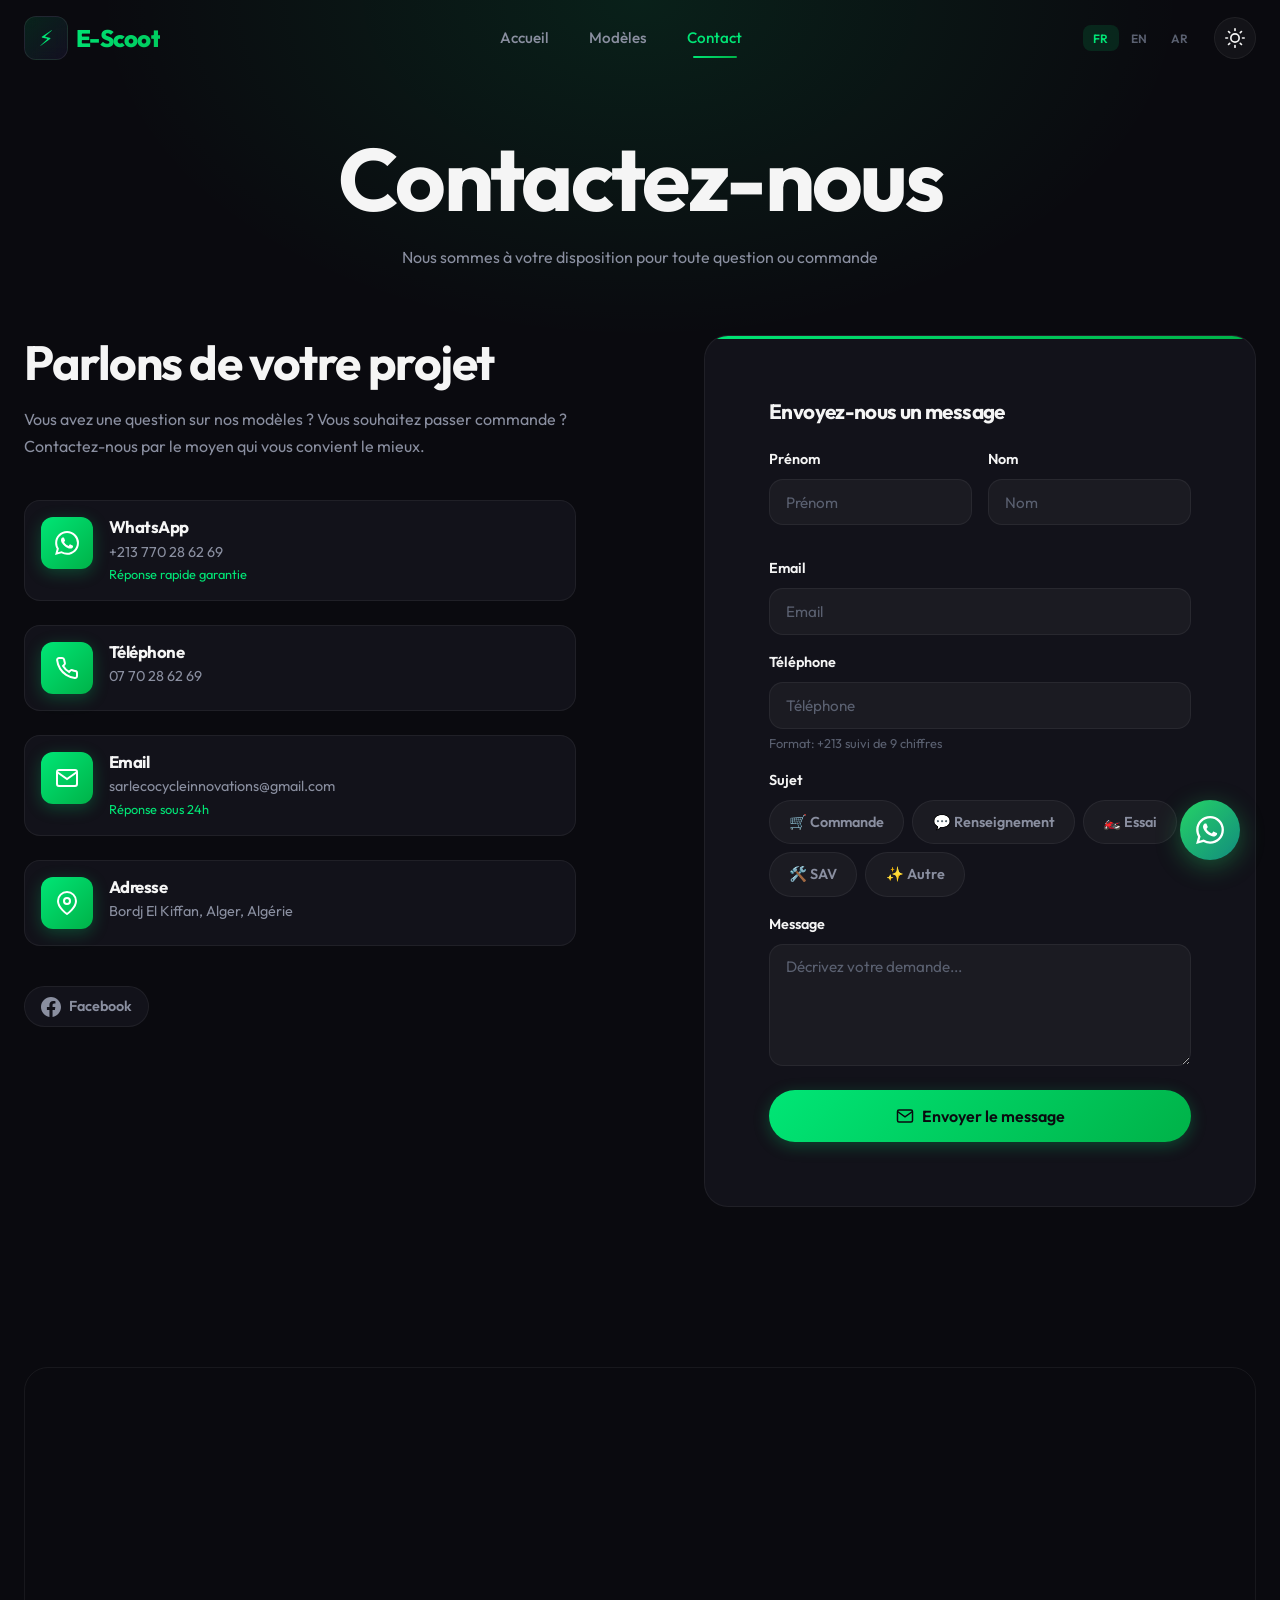
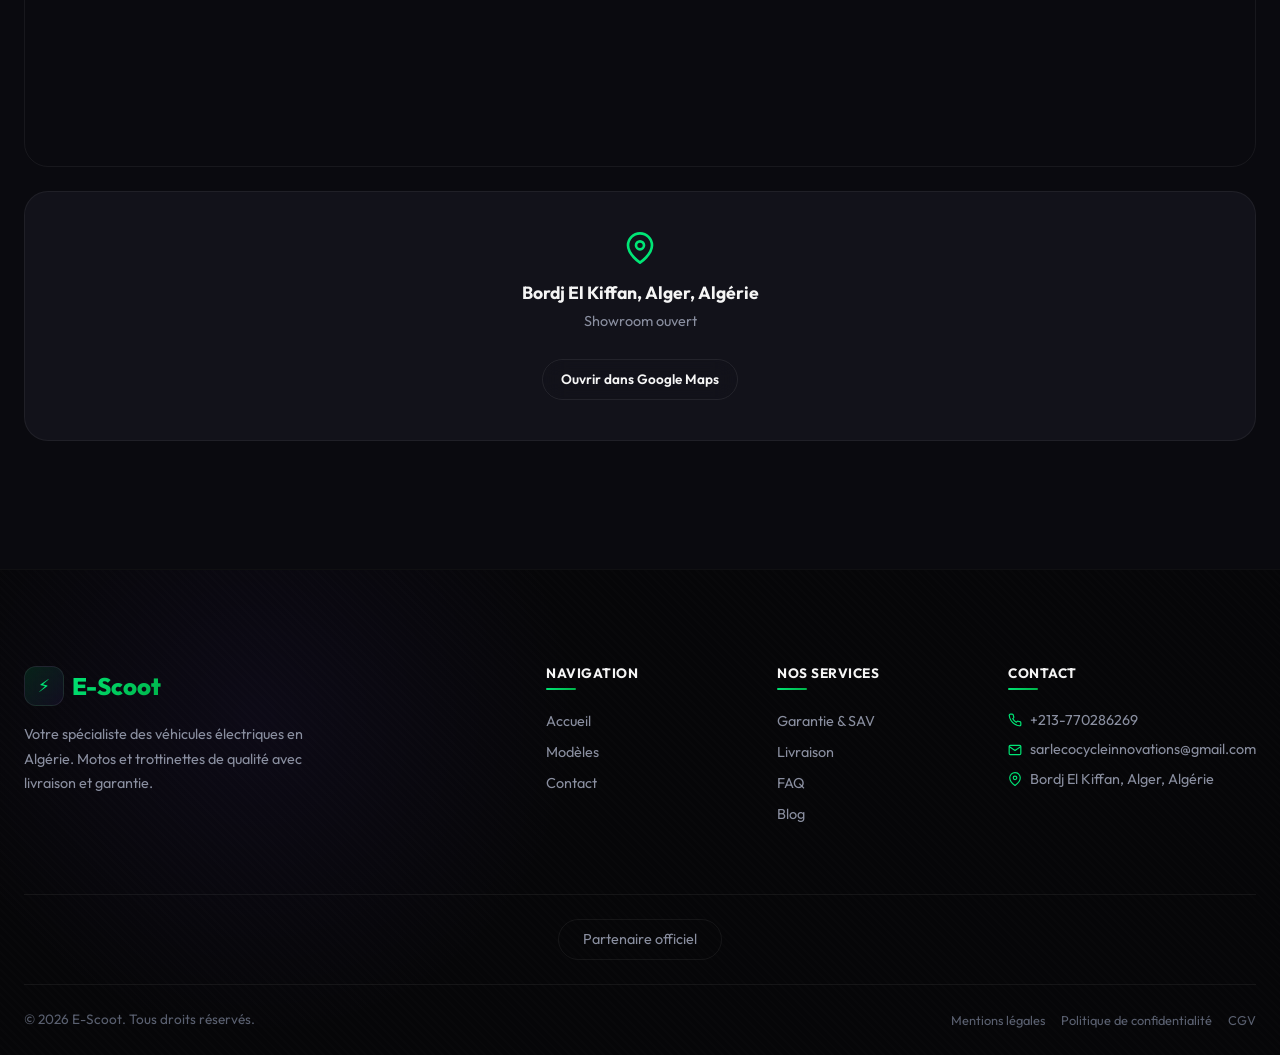
==== contact.html @ f7dbc412 "Add multilingual translation support for French, English, and Arabic in the E-SCOOT application" ====
<!DOCTYPE html>
<html lang="fr" dir="ltr">

<head>
  <meta charset="UTF-8">
  <meta name="viewport" content="width=device-width, initial-scale=1.0">
  <meta name="description" content="Contactez E-Scoot - véhicules électriques Algérie. WhatsApp, téléphone, email.">
  <title data-i18n-title="nav.contact">Contact — E-Scoot</title>

  <link rel="icon" href="assets/images/logo.png" type="image/png">
  <link rel="preconnect" href="https://fonts.googleapis.com">
  <link rel="preconnect" href="https://fonts.gstatic.com" crossorigin>
  <link href="https://fonts.googleapis.com/css2?family=Outfit:wght@300;400;500;600;700;800&display=swap"
    rel="stylesheet">
  <link rel="stylesheet" href="css/styles.css">
</head>

<body>
  <!-- ============ NAVBAR ============ -->
  <nav class="navbar" id="navbar">
    <div class="navbar-inner">
      <a href="index.html" class="logo" aria-label="E-Scoot Accueil">
        <div class="logo-icon">⚡</div>
        <span>E-Scoot</span>
      </a>

      <div class="nav-links" id="navLinks">
        <a href="index.html" data-i18n="nav.home">Accueil</a>
        <a href="modeles.html" data-i18n="nav.models">Modèles</a>
        <a href="contact.html" class="active" data-i18n="nav.contact">Contact</a>
      </div>

      <div class="nav-actions">
        <div class="lang-switcher" id="langSwitcher">
          <button class="lang-btn active" data-lang="fr" aria-label="Français">FR</button>
          <button class="lang-btn" data-lang="en" aria-label="English">EN</button>
          <button class="lang-btn" data-lang="ar" aria-label="العربية">AR</button>
        </div>

        <button id="themeToggle" aria-label="Basculer le thème">
          <svg width="20" height="20" viewBox="0 0 24 24" fill="none" stroke="currentColor" stroke-width="2"
            stroke-linecap="round" stroke-linejoin="round">
            <circle cx="12" cy="12" r="5" />
            <path
              d="M12 1v2M12 21v2M4.22 4.22l1.42 1.42M18.36 18.36l1.42 1.42M1 12h2M21 12h2M4.22 19.78l1.42-1.42M18.36 5.64l1.42-1.42" />
          </svg>
        </button>

        <button class="mobile-toggle" id="mobileToggle" aria-label="Menu" aria-expanded="false">
          <span></span><span></span><span></span>
        </button>
      </div>
    </div>
  </nav>

  <!-- ============ HEADER CONTACT ============ -->
  <header class="contact-header">
    <div class="container">
      <h1><span data-i18n="contact.title"></span></h1>
      <p data-i18n="contact.subtitle">Nous sommes à votre disposition pour toute question ou commande</p>
    </div>
  </header>

  <!-- ============ GRILLE CONTACT ============ -->
  <main class="section" style="padding-top: 0;">
    <div class="container">
      <div class="contact-grid">
        <!-- Colonne gauche : coordonnees -->
        <div class="contact-info reveal">
          <h2 data-i18n="contact.info.title">Parlons de votre projet</h2>
          <p data-i18n="contact.info.desc">
            Vous avez une question sur nos modèles ? Vous souhaitez passer commande ? Contactez-nous par le moyen qui
            vous convient le mieux.
          </p>

          <!-- WhatsApp -->
          <div class="contact-method">
            <div class="contact-method-icon">
              <svg viewBox="0 0 24 24" fill="currentColor">
                <path
                  d="M17.472 14.382c-.297-.149-1.758-.867-2.03-.967-.273-.099-.471-.148-.67.15-.197.297-.767.966-.94 1.164-.173.199-.347.223-.644.075-.297-.15-1.255-.463-2.39-1.475-.883-.788-1.48-1.761-1.653-2.059-.173-.297-.018-.458.13-.606.134-.133.298-.347.446-.52.149-.174.198-.298.298-.497.099-.198.05-.371-.025-.52-.075-.149-.669-1.612-.916-2.207-.242-.579-.487-.5-.669-.51-.173-.008-.371-.01-.57-.01-.198 0-.52.074-.792.372-.272.297-1.04 1.016-1.04 2.479 0 1.462 1.065 2.875 1.213 3.074.149.198 2.096 3.2 5.077 4.487.709.306 1.262.489 1.694.625.712.227 1.36.195 1.871.118.571-.085 1.758-.719 2.006-1.413.248-.694.248-1.289.173-1.413-.074-.124-.272-.198-.57-.347m-5.421 7.403h-.004a9.87 9.87 0 01-5.031-1.378l-.361-.214-3.741.982.998-3.648-.235-.374a9.86 9.86 0 01-1.51-5.26c.001-5.45 4.436-9.884 9.888-9.884 2.64 0 5.122 1.03 6.988 2.898a9.825 9.825 0 012.893 6.994c-.003 5.45-4.437 9.884-9.885 9.884m8.413-18.297A11.815 11.815 0 0012.05 0C5.495 0 .16 5.335.157 11.892c0 2.096.547 4.142 1.588 5.945L.057 24l6.305-1.654a11.882 11.882 0 005.683 1.448h.005c6.554 0 11.89-5.335 11.893-11.893a11.821 11.821 0 00-3.48-8.413z" />
              </svg>
            </div>
            <div class="contact-method-text">
              <h3 data-i18n="contact.method.wa">WhatsApp</h3>
              <p data-i18n="contact.method.wa.val">+213 770 28 62 69</p>
              <p class="note" data-i18n="contact.method.wa.note">Réponse rapide garantie</p>
            </div>
          </div>

          <!-- Téléphone -->
          <div class="contact-method">
            <div class="contact-method-icon">
              <svg viewBox="0 0 24 24" fill="none" stroke="currentColor" stroke-width="2">
                <path
                  d="M22 16.92v3a2 2 0 0 1-2.18 2 19.79 19.79 0 0 1-8.63-3.07 19.5 19.5 0 0 1-6-6 19.79 19.79 0 0 1-3.07-8.67A2 2 0 0 1 4.11 2h3a2 2 0 0 1 2 1.72c.127.96.361 1.903.7 2.81a2 2 0 0 1-.45 2.11L8.09 9.91a16 16 0 0 0 6 6l1.27-1.27a2 2 0 0 1 2.11-.45c.907.339 1.85.573 2.81.7A2 2 0 0 1 22 16.92z" />
              </svg>
            </div>
            <div class="contact-method-text">
              <h3 data-i18n="contact.method.tel">Téléphone</h3>
              <p data-i18n="contact.method.tel.val">07 70 28 62 69</p>
            </div>
          </div>

          <!-- Email -->
          <div class="contact-method">
            <div class="contact-method-icon">
              <svg viewBox="0 0 24 24" fill="none" stroke="currentColor" stroke-width="2">
                <path d="M4 4h16c1.1 0 2 .9 2 2v12c0 1.1-.9 2-2 2H4c-1.1 0-2-.9-2-2V6c0-1.1.9-2 2-2z" />
                <polyline points="22,6 12,13 2,6" />
              </svg>
            </div>
            <div class="contact-method-text">
              <h3 data-i18n="contact.method.email">Email</h3>
              <p data-i18n="contact.method.email.val">sarlecocycleinnovations@gmail.com</p>
              <p class="note" data-i18n="contact.method.email.note">Réponse sous 24h</p>
            </div>
          </div>

          <!-- Adresse -->
          <div class="contact-method">
            <div class="contact-method-icon">
              <svg viewBox="0 0 24 24" fill="none" stroke="currentColor" stroke-width="2">
                <path d="M21 10c0 7-9 13-9 13s-9-6-9-13a9 9 0 0 1 18 0z" />
                <circle cx="12" cy="10" r="3" />
              </svg>
            </div>
            <div class="contact-method-text">
              <h3 data-i18n="contact.method.addr">Adresse</h3>
              <p data-i18n="contact.method.addr.val">Bordj El Kiffan, Alger, Algérie</p>
            </div>
          </div>

          <a href="https://www.facebook.com/share/1QEURTyHpE/?mibextid=wwXIfr" target="_blank" rel="noopener noreferrer"
            class="btn-facebook mt-md">
            <svg width="20" height="20" viewBox="0 0 24 24" fill="currentColor">
              <path
                d="M24 12.073c0-6.627-5.373-12-12-12s-12 5.373-12 12c0 5.99 4.388 10.954 10.125 11.854v-8.385H7.078v-3.47h3.047V9.43c0-3.007 1.792-4.669 4.533-4.669 1.312 0 2.686.235 2.686.235v2.953H15.83c-1.491 0-1.956.925-1.956 1.874v2.25h3.328l-.532 3.47h-2.796v8.385C19.612 23.027 24 18.062 24 12.073z" />
            </svg>
            <span data-i18n="contact.social.fb">Facebook</span>
          </a>
        </div>

        <!-- Colonne droite : formulaire -->
        <div class="contact-form-wrapper reveal reveal-delay-1">
          <h3 data-i18n="contact.form.title">Envoyez-nous un message</h3>

          <form id="contactForm">
            <div class="form-row">
              <div class="form-group">
                <label for="firstName" data-i18n="contact.form.firstname">Prénom <span class="required">*</span></label>
                <input type="text" id="firstName" name="firstName" required
                  data-i18n-placeholder="contact.form.firstname" placeholder="Votre prénom">
              </div>
              <div class="form-group">
                <label for="lastName" data-i18n="contact.form.lastname">Nom <span class="required">*</span></label>
                <input type="text" id="lastName" name="lastName" required data-i18n-placeholder="contact.form.lastname"
                  placeholder="Votre nom">
              </div>
            </div>

            <div class="form-group">
              <label for="email" data-i18n="contact.form.email">Email <span class="required">*</span></label>
              <input type="email" id="email" name="email" required data-i18n-placeholder="contact.form.email"
                placeholder="votre@email.com">
            </div>

            <div class="form-group">
              <label for="phone" data-i18n="contact.form.phone">Téléphone</label>
              <input type="tel" id="phone" name="phone" data-i18n-placeholder="contact.form.phone"
                placeholder="+213 XXX XX XX XX">
              <p class="hint" data-i18n="contact.form.phone.hint">Format: +213 suivi de 9 chiffres</p>
            </div>

            <div class="form-group">
              <label data-i18n="contact.form.subject">Sujet <span class="required">*</span></label>
              <div class="subject-selector">
                <input type="radio" name="subject" id="sub-order" value="Commande" required>
                <label for="sub-order" data-i18n="contact.form.sub.order">🛒 Commande</label>

                <input type="radio" name="subject" id="sub-info" value="Renseignement">
                <label for="sub-info" data-i18n="contact.form.sub.info">💬 Renseignement</label>

                <input type="radio" name="subject" id="sub-test" value="Essai">
                <label for="sub-test" data-i18n="contact.form.sub.test">🏍️ Essai</label>

                <input type="radio" name="subject" id="sub-sav" value="SAV">
                <label for="sub-sav" data-i18n="contact.form.sub.sav">🛠️ SAV</label>

                <input type="radio" name="subject" id="sub-other" value="Autre">
                <label for="sub-other" data-i18n="contact.form.sub.other">✨ Autre</label>
              </div>
            </div>

            <div class="form-group">
              <label for="message" data-i18n="contact.form.message">Message <span class="required">*</span></label>
              <textarea id="message" name="message" rows="5" required data-i18n-placeholder="contact.form.message.ph"
                placeholder="Décrivez votre demande..."></textarea>
            </div>

            <button type="submit" class="btn btn-primary btn-full btn-lg" id="submitBtn">
              <svg width="18" height="18" viewBox="0 0 24 24" fill="none" stroke="currentColor" stroke-width="2">
                <path d="M4 4h16c1.1 0 2 .9 2 2v12c0 1.1-.9 2-2 2H4c-1.1 0-2-.9-2-2V6c0-1.1.9-2 2-2z" />
                <polyline points="22,6 12,13 2,6" />
              </svg>
              <span data-i18n="contact.form.submit">Envoyer le message</span>
            </button>
          </form>
        </div>
      </div>
    </div>
  </main>

  <!-- ============ MAP ============ -->
  <section class="map-section">
    <div class="container">
      <div class="map-container">
        <iframe
          src="https://www.google.com/maps/embed?pb=!1m18!1m12!1m3!1d102478.60587389039!2d3.1608189!3d36.6751743!2m3!1f0!2f0!3f0!3m2!1i1024!2i768!4f13.1!3m3!1m2!1s0x0%3A0x0!2zMzbCsDQwJzMwLjYiTiAzwrAxMCcxOS4wIkU!5e0!3m2!1sfr!2sdz!4v1"
          loading="lazy" referrerpolicy="no-referrer-when-downgrade" allowfullscreen></iframe>
      </div>
      <div class="map-info">
        <svg width="32" height="32" viewBox="0 0 24 24" fill="none" stroke="var(--primary)" stroke-width="2">
          <path d="M21 10c0 7-9 13-9 13s-9-6-9-13a9 9 0 0 1 18 0z" />
          <circle cx="12" cy="10" r="3" />
        </svg>
        <p data-i18n="contact.method.addr.val">Bordj El Kiffan, Alger, Algérie</p>
        <span data-i18n="contact.map.open">Showroom ouvert</span>
        <br><br>
        <a href="https://maps.google.com/maps?q=Bordj+El+Kiffan,+Alger" target="_blank" rel="noopener noreferrer"
          class="btn btn-secondary btn-sm" data-i18n="contact.map.btn">Ouvrir dans Google Maps</a>
      </div>
    </div>
  </section>

  <!-- ============ FOOTER ============ -->
  <footer class="footer">
    <div class="container">
      <div class="footer-top">
        <div class="footer-brand">
          <div class="footer-logo">
            <div class="logo-icon" style="width:40px;height:40px;font-size:1.1rem;">⚡</div>
            <span>E-Scoot</span>
          </div>
          <p class="footer-desc" data-i18n="foot.desc">Votre spécialiste des véhicules électriques en Algérie. Motos et
            trottinettes de qualité avec livraison et garantie.</p>
        </div>
        <div class="footer-links-group">
          <div class="footer-links-col">
            <h4 data-i18n="foot.nav.title">Navigation</h4>
            <a href="index.html" data-i18n="nav.home">Accueil</a>
            <a href="modeles.html" data-i18n="nav.models">Modèles</a>
            <a href="contact.html" data-i18n="nav.contact">Contact</a>
          </div>
          <div class="footer-links-col">
            <h4 data-i18n="foot.srv.title">Nos services</h4>
            <a href="#" data-i18n="foot.srv.1">Garantie &amp; SAV</a>
            <a href="#" data-i18n="foot.srv.2">Livraison</a>
            <a href="#" data-i18n="foot.srv.3">FAQ</a>
            <a href="#" data-i18n="foot.srv.4">Blog</a>
          </div>
          <div class="footer-links-col">
            <h4 data-i18n="foot.contact.title">Contact</h4>
            <ul class="footer-contact-list">
              <li>
                <svg viewBox="0 0 24 24" fill="none" stroke="currentColor" stroke-width="2">
                  <path
                    d="M22 16.92v3a2 2 0 0 1-2.18 2 19.79 19.79 0 0 1-8.63-3.07 19.5 19.5 0 0 1-6-6 19.79 19.79 0 0 1-3.07-8.67A2 2 0 0 1 4.11 2h3a2 2 0 0 1 2 1.72c.127.96.361 1.903.7 2.81a2 2 0 0 1-.45 2.11L8.09 9.91a16 16 0 0 0 6 6l1.27-1.27a2 2 0 0 1 2.11-.45c.907.339 1.85.573 2.81.7A2 2 0 0 1 22 16.92z" />
                </svg>
                +213-770286269
              </li>
              <li>
                <svg viewBox="0 0 24 24" fill="none" stroke="currentColor" stroke-width="2">
                  <path d="M4 4h16c1.1 0 2 .9 2 2v12c0 1.1-.9 2-2 2H4c-1.1 0-2-.9-2-2V6c0-1.1.9-2 2-2z" />
                  <polyline points="22,6 12,13 2,6" />
                </svg>
                sarlecocycleinnovations@gmail.com
              </li>
              <li>
                <svg viewBox="0 0 24 24" fill="none" stroke="currentColor" stroke-width="2">
                  <path d="M21 10c0 7-9 13-9 13s-9-6-9-13a9 9 0 0 1 18 0z" />
                  <circle cx="12" cy="10" r="3" />
                </svg>
                Bordj El Kiffan, Alger, Algérie
              </li>
            </ul>
          </div>
        </div>
      </div>

      <div class="footer-partner-bar">
        <a href="https://aliexportss.com/en" target="_blank" rel="noopener noreferrer" data-i18n="foot.partner">🔗
          Partenaire officiel</a>
      </div>

      <div class="footer-bottom">
        <p class="footer-copyright" data-i18n="foot.copyright">© 2026 E-Scoot. Tous droits réservés.</p>
        <div class="footer-legal">
          <a href="#" data-i18n="foot.legal.1">Mentions légales</a>
          <a href="#" data-i18n="foot.legal.2">Politique de confidentialité</a>
          <a href="#" data-i18n="foot.legal.3">CGV</a>
        </div>
      </div>
    </div>
  </footer>

  <!-- ============ ELEMENTS FLOTTANTS ============ -->
  <a href="https://wa.me/213770286269" class="whatsapp-float" target="_blank" rel="noopener noreferrer"
    aria-label="WhatsApp">
    <svg width="28" height="28" viewBox="0 0 24 24" fill="currentColor">
      <path
        d="M17.472 14.382c-.297-.149-1.758-.867-2.03-.967-.273-.099-.471-.148-.67.15-.197.297-.767.966-.94 1.164-.173.199-.347.223-.644.075-.297-.15-1.255-.463-2.39-1.475-.883-.788-1.48-1.761-1.653-2.059-.173-.297-.018-.458.13-.606.134-.133.298-.347.446-.52.149-.174.198-.298.298-.497.099-.198.05-.371-.025-.52-.075-.149-.669-1.612-.916-2.207-.242-.579-.487-.5-.669-.51-.173-.008-.371-.01-.57-.01-.198 0-.52.074-.792.372-.272.297-1.04 1.016-1.04 2.479 0 1.462 1.065 2.875 1.213 3.074.149.198 2.096 3.2 5.077 4.487.709.306 1.262.489 1.694.625.712.227 1.36.195 1.871.118.571-.085 1.758-.719 2.006-1.413.248-.694.248-1.289.173-1.413-.074-.124-.272-.198-.57-.347m-5.421 7.403h-.004a9.87 9.87 0 01-5.031-1.378l-.361-.214-3.741.982.998-3.648-.235-.374a9.86 9.86 0 01-1.51-5.26c.001-5.45 4.436-9.884 9.888-9.884 2.64 0 5.122 1.03 6.988 2.898a9.825 9.825 0 012.893 6.994c-.003 5.45-4.437 9.884-9.885 9.884m8.413-18.297A11.815 11.815 0 0012.05 0C5.495 0 .16 5.335.157 11.892c0 2.096.547 4.142 1.588 5.945L.057 24l6.305-1.654a11.882 11.882 0 005.683 1.448h.005c6.554 0 11.89-5.335 11.893-11.893a11.821 11.821 0 00-3.48-8.413z" />
    </svg>
  </a>

  <button class="back-to-top" id="backToTop" aria-label="Retour en haut">
    <svg width="20" height="20" viewBox="0 0 24 24" fill="none" stroke="currentColor" stroke-width="2"
      stroke-linecap="round" stroke-linejoin="round">
      <path d="M18 15l-6-6-6 6" />
    </svg>
  </button>

  <div class="toast-container" id="toastContainer"></div>

  <!-- ============ SCRIPTS ============ -->
  <script src="js/translations.js"></script>
  <script src="js/main.js"></script>
  <script src="js/contact.js"></script>
</body>

</html>
---- css/styles.css ----
/* =============================================
   E-SCOOT v3.0 — Styles Unifiés
   =============================================
   1. Import Police
   2. Variables CSS (dark + light)
   3. Reset & Base
   4. Typographie
   5. Layout (container, section)
   6. RTL Support
   7. Navigation & Logo
   8. Boutons
   9. Badges
   10. Cartes Generiques
   11. Carte Produit
   12. Carte Feature
   13. Carte Categorie
   14. Footer
   15. Hero
   16. Grille Produits & Filtres
   17. Page Produit (galerie, tabs)
   18. Page Contact
   19. Lightbox
   20. Elements Flottants
   21. Scroll Reveal & Animations
   22. Partenariat
   23. CTA Section
   24. Utilitaires
   25. Responsive
   26. Theme Clair Overrides
   ============================================= */

/* ===========================================
   1. IMPORT POLICE (doit etre en premier)
   =========================================== */

@import url('https://fonts.googleapis.com/css2?family=Outfit:wght@300;400;500;600;700;800&display=swap');

/* ===========================================
   2. VARIABLES CSS
   =========================================== */

:root {
  /* Palette principale */
  --primary: #00E676;
  --primary-dark: #00B248;
  --primary-light: #69F0AE;
  --accent: #7C4DFF;
  --accent-light: #B388FF;
  --warning: #FFB300;
  --danger: #FF5252;
  --success: #00E676;

  /* Theme sombre (defaut) */
  --bg-primary: #0A0A0F;
  --bg-secondary: #12121A;
  --bg-elevated: #1A1A24;
  --bg-card: rgba(255,255,255,0.03);
  --bg-card-solid: #12121A;
  --bg-hover: rgba(255,255,255,0.05);
  --bg-input: rgba(255,255,255,0.04);
  --text-primary: #F5F5F5;
  --text-secondary: #8A8FA0;
  --text-muted: #5A6070;
  --border: rgba(255,255,255,0.06);
  --border-light: rgba(255,255,255,0.08);
  --border-glow: rgba(0,230,118,0.2);

  /* Degrades */
  --gradient-primary: linear-gradient(135deg, #00E676 0%, #00B248 100%);
  --gradient-accent: linear-gradient(135deg, #7C4DFF 0%, #00E676 100%);
  --gradient-card: linear-gradient(145deg, rgba(255,255,255,0.04) 0%, rgba(255,255,255,0.01) 100%);
  --gradient-glow: radial-gradient(ellipse at top, rgba(0,230,118,0.1) 0%, transparent 60%);

  /* Glassmorphism */
  --glass-bg: rgba(10, 10, 15, 0.75);
  --glass-border: rgba(255,255,255,0.06);
  --glass-blur: blur(20px) saturate(1.5);

  /* Ombres */
  --shadow-sm: 0 2px 8px rgba(0,0,0,0.3);
  --shadow-md: 0 4px 24px rgba(0,0,0,0.35);
  --shadow-lg: 0 8px 40px rgba(0,0,0,0.45);
  --shadow-glow: 0 0 40px rgba(0,230,118,0.08);
  --shadow-glow-strong: 0 0 60px rgba(0,230,118,0.12);

  /* Typographie */
  --font-main: 'Outfit', 'Segoe UI', system-ui, sans-serif;

  /* Espacements */
  --space-xs: 0.25rem;
  --space-sm: 0.5rem;
  --space-md: 1rem;
  --space-lg: 1.5rem;
  --space-xl: 2.5rem;
  --space-2xl: 4rem;
  --space-3xl: 6rem;
  --space-4xl: 8rem;

  /* Rayons */
  --radius-sm: 8px;
  --radius-md: 12px;
  --radius-lg: 16px;
  --radius-xl: 24px;
  --radius-2xl: 32px;
  --radius-full: 9999px;

  /* Transitions */
  --transition-fast: 0.15s cubic-bezier(0.4,0,0.2,1);
  --transition-normal: 0.3s cubic-bezier(0.4,0,0.2,1);
  --transition-slow: 0.5s cubic-bezier(0.4,0,0.2,1);
  --transition-bounce: 0.5s cubic-bezier(0.68,-0.55,0.265,1.55);
}

/* Theme clair */
[data-theme="light"] {
  --bg-primary: #F8F9FA;
  --bg-secondary: #FFFFFF;
  --bg-elevated: #EEF0F4;
  --bg-card: rgba(0,0,0,0.02);
  --bg-card-solid: #FFFFFF;
  --bg-hover: rgba(0,0,0,0.04);
  --bg-input: rgba(0,0,0,0.03);
  --text-primary: #0D0D14;
  --text-secondary: #5A6070;
  --text-muted: #8A8FA0;
  --border: rgba(0,0,0,0.06);
  --border-light: rgba(0,0,0,0.08);
  --border-glow: rgba(0,230,118,0.12);
  --gradient-card: linear-gradient(145deg, rgba(0,0,0,0.02) 0%, rgba(0,0,0,0.01) 100%);
  --glass-bg: rgba(255,255,255,0.72);
  --glass-border: rgba(0,0,0,0.06);
  --glass-blur: blur(20px) saturate(1.3);
  --shadow-sm: 0 2px 8px rgba(0,0,0,0.06);
  --shadow-md: 0 4px 24px rgba(0,0,0,0.08);
  --shadow-lg: 0 8px 40px rgba(0,0,0,0.1);
  --shadow-glow: 0 0 40px rgba(0,230,118,0.04);
  --shadow-glow-strong: 0 0 60px rgba(0,230,118,0.06);
}

/* ===========================================
   3. RESET & BASE
   =========================================== */

*, *::before, *::after { margin: 0; padding: 0; box-sizing: border-box; }

html {
  scroll-behavior: smooth;
  font-size: 16px;
  -webkit-font-smoothing: antialiased;
  -moz-osx-font-smoothing: grayscale;
}

body {
  font-family: var(--font-main);
  background: var(--bg-primary);
  color: var(--text-primary);
  line-height: 1.6;
  overflow-x: hidden;
  transition: background var(--transition-normal), color var(--transition-normal);
}

a { color: inherit; text-decoration: none; }
img { max-width: 100%; height: auto; display: block; }
ul { list-style: none; }
button { cursor: pointer; border: none; background: none; font-family: inherit; color: inherit; }
input, textarea, select { font-family: inherit; color: inherit; }

/* ===========================================
   4. TYPOGRAPHIE
   =========================================== */

h1, h2, h3, h4, h5, h6 {
  font-weight: 700;
  line-height: 1.15;
  letter-spacing: -0.03em;
}

h1 { font-size: clamp(2.8rem, 7vw, 5.5rem); }
h2 { font-size: clamp(1.8rem, 4vw, 3rem); }
h3 { font-size: clamp(1.3rem, 2.5vw, 1.8rem); }
h4 { font-size: clamp(1.05rem, 2vw, 1.25rem); }

/* Texte degrade anime */
.text-gradient {
  background: linear-gradient(135deg, var(--primary) 0%, var(--accent) 50%, var(--primary) 100%);
  background-size: 200% auto;
  -webkit-background-clip: text;
  background-clip: text;
  color: transparent;
  animation: gradientShift 3s ease infinite;
}

@keyframes gradientShift {
  0% { background-position: 0% 50%; }
  50% { background-position: 100% 50%; }
  100% { background-position: 0% 50%; }
}

/* ===========================================
   5. LAYOUT
   =========================================== */

.container {
  max-width: 1280px;
  margin: 0 auto;
  padding: 0 var(--space-lg);
}

.section {
  padding: var(--space-3xl) 0;
  position: relative;
}

.section-header {
  text-align: center;
  margin-bottom: var(--space-2xl);
}

.section-header h2 {
  margin-bottom: var(--space-md);
}

.section-header p {
  color: var(--text-secondary);
  max-width: 600px;
  margin: 0 auto;
  font-size: 1.1rem;
}

/* ===========================================
   6. RTL SUPPORT
   =========================================== */

[dir="rtl"] .section-header { text-align: center; }
[dir="rtl"] .text-gradient { animation-direction: reverse; }

[dir="rtl"] .nav-links a::after {
  left: auto;
  right: 50%;
  transform: translateX(50%);
}

[dir="rtl"] .nav-links a:hover::after,
[dir="rtl"] .nav-links a.active::after {
  width: 80%;
}

[dir="rtl"] .footer-links-col h4::after { left: auto; right: 0; }
[dir="rtl"] .footer-links-col a:hover { transform: translateX(-4px); }
[dir="rtl"] .contact-method:hover { transform: translateX(-8px); }
[dir="rtl"] .product-card .card-subtitle {
  border-left: none;
  border-right: 2px solid var(--primary);
  padding-left: 0;
  padding-right: 0.6rem;
}

[dir="rtl"] .hero-stat:not(:last-child)::after {
  right: auto;
  left: calc(-1 * var(--space-xl));
}

[dir="rtl"] .gallery-counter { right: auto; left: 16px; }
[dir="rtl"] .gallery-zoom-btn { left: auto; right: 16px; }
[dir="rtl"] .gallery-nav-arrow.prev { left: auto; right: var(--space-md); }
[dir="rtl"] .gallery-nav-arrow.next { right: auto; left: var(--space-md); }

[dir="rtl"] .footer-bottom { direction: rtl; }
[dir="rtl"] .footer-legal { direction: rtl; }

[dir="rtl"] .form-row { direction: rtl; }
[dir="rtl"] .contact-grid { direction: rtl; }
[dir="rtl"] .contact-info { direction: rtl; }
[dir="rtl"] .contact-method { direction: rtl; }
[dir="rtl"] .product-hero-grid { direction: rtl; }
[dir="rtl"] .partenariat-grid { direction: rtl; }
[dir="rtl"] .specs-preview { direction: rtl; }
[dir="rtl"] .spec-item { direction: rtl; }
[dir="rtl"] .product-meta-grid { direction: rtl; }
[dir="rtl"] .product-meta-item { direction: rtl; }
[dir="rtl"] .hero-stats { direction: rtl; }
[dir="rtl"] .hero-actions { direction: rtl; }
[dir="rtl"] .cta-buttons { direction: rtl; }
[dir="rtl"] .cta-stats { direction: rtl; }
[dir="rtl"] .tabs-nav-v2 { direction: rtl; }
[dir="rtl"] .filters-bar { direction: rtl; }
[dir="rtl"] .filter-group { direction: rtl; }
[dir="rtl"] .filter-tags { direction: rtl; }
[dir="rtl"] .breadcrumb { direction: rtl; }

[dir="rtl"] .footer-links-group { direction: rtl; }
[dir="rtl"] .footer-contact-list li { direction: rtl; }
[dir="rtl"] .footer-bottom { direction: rtl; }
[dir="rtl"] .footer-legal { direction: rtl; }

[dir="rtl"] .features-list { direction: rtl; }
[dir="rtl"] .feature-item { direction: rtl; }

[dir="rtl"] .lang-switcher { margin-left: 0; margin-right: var(--space-md); }

[dir="rtl"] .back-to-top {
  right: auto;
  left: calc(var(--space-xl) + 76px);
}

[dir="rtl"] .whatsapp-float {
  right: auto;
  left: var(--space-xl);
}

[dir="rtl"] .toast-container {
  right: auto;
  left: var(--space-xl);
}

@media (max-width: 768px) {
  [dir="rtl"] .hero-stat:not(:last-child)::after { display: none; }
}

/* ===========================================
   7. NAVIGATION & LOGO
   =========================================== */

.navbar {
  position: fixed;
  top: 0; left: 0; right: 0;
  z-index: 1000;
  padding: var(--space-md) 0;
  transition: all var(--transition-normal);
  background: transparent;
}

.navbar.scrolled {
  background: var(--glass-bg);
  backdrop-filter: var(--glass-blur);
  -webkit-backdrop-filter: var(--glass-blur);
  border-bottom: 1px solid var(--glass-border);
  padding: var(--space-sm) 0;
}

.navbar-inner {
  max-width: 1280px;
  margin: 0 auto;
  padding: 0 var(--space-lg);
  display: flex;
  align-items: center;
  justify-content: space-between;
}

/* Logo */
.logo {
  display: flex;
  align-items: center;
  gap: var(--space-sm);
  text-decoration: none;
  position: relative;
  isolation: isolate;
}

.logo span {
  font-size: 1.5rem;
  font-weight: 800;
  letter-spacing: -0.03em;
  background: var(--gradient-primary);
  background-size: 200% auto;
  -webkit-background-clip: text;
  background-clip: text;
  color: transparent;
  transition: all var(--transition-normal);
}

.logo:hover span { background-position: 100% 0; }

.logo-icon {
  width: 44px; height: 44px;
  background: linear-gradient(135deg, rgba(0,230,118,0.12), rgba(124,77,255,0.08));
  backdrop-filter: blur(8px);
  border-radius: var(--radius-md);
  display: flex;
  align-items: center;
  justify-content: center;
  font-size: 1.35rem;
  color: var(--primary);
  border: 1px solid var(--border-light);
  transition: all var(--transition-bounce);
  overflow: hidden;
  position: relative;
}

.logo:hover .logo-icon {
  transform: translateY(-2px) scale(1.05);
  border-color: var(--primary);
  box-shadow: 0 8px 24px rgba(0,230,118,0.25);
}

/* Nav links */
.nav-links {
  display: flex;
  align-items: center;
  gap: var(--space-xl);
}

.nav-links a {
  font-size: 0.95rem;
  font-weight: 500;
  color: var(--text-secondary);
  transition: all var(--transition-fast);
  position: relative;
  padding: var(--space-sm) 0;
}

.nav-links a:hover,
.nav-links a.active { color: var(--primary); }

.nav-links a::after {
  content: '';
  position: absolute;
  bottom: 0;
  left: 50%;
  transform: translateX(-50%);
  width: 0;
  height: 2px;
  background: var(--gradient-primary);
  transition: width var(--transition-normal);
  border-radius: var(--radius-full);
}

.nav-links a:hover::after,
.nav-links a.active::after { width: 80%; }

.nav-actions {
  display: flex;
  align-items: center;
  gap: var(--space-sm);
}

/* Language Switcher */
.lang-switcher {
  display: flex;
  gap: 0.15rem;
  margin-right: var(--space-sm);
}

.lang-btn {
  padding: 0.35rem 0.65rem;
  border-radius: var(--radius-sm);
  font-size: 0.75rem;
  font-weight: 600;
  background: transparent;
  color: var(--text-muted);
  transition: all var(--transition-fast);
}

.lang-btn:hover {
  background: var(--bg-hover);
  color: var(--text-primary);
}

.lang-btn.active {
  background: rgba(0,230,118,0.12);
  color: var(--primary);
}

/* Theme toggle */
#themeToggle {
  width: 42px; height: 42px;
  border-radius: var(--radius-full);
  background: var(--bg-input);
  border: 1px solid var(--border);
  display: flex;
  align-items: center;
  justify-content: center;
  font-size: 1.1rem;
  transition: all var(--transition-normal);
}

#themeToggle:hover {
  background: var(--primary);
  border-color: var(--primary);
  color: var(--bg-primary);
  transform: rotate(15deg);
}

/* Mobile toggle */
.mobile-toggle {
  display: none;
  flex-direction: column;
  gap: 5px;
  padding: var(--space-sm);
  z-index: 1001;
}

.mobile-toggle span {
  display: block;
  width: 24px; height: 2px;
  background: var(--text-primary);
  transition: all var(--transition-normal);
  border-radius: var(--radius-full);
}

.mobile-toggle.active span:nth-child(1) { transform: rotate(45deg) translate(5px, 5px); }
.mobile-toggle.active span:nth-child(2) { opacity: 0; width: 0; }
.mobile-toggle.active span:nth-child(3) { transform: rotate(-45deg) translate(5px, -5px); }

/* ===========================================
   8. BOUTONS
   =========================================== */

.btn {
  display: inline-flex;
  align-items: center;
  justify-content: center;
  gap: var(--space-sm);
  padding: 0.85rem 2rem;
  border-radius: var(--radius-full);
  font-size: 0.95rem;
  font-weight: 600;
  transition: all var(--transition-normal);
  cursor: pointer;
  border: none;
  position: relative;
  overflow: hidden;
  z-index: 1;
}

.btn::before {
  content: '';
  position: absolute;
  top: 0; left: -100%;
  width: 100%; height: 100%;
  background: linear-gradient(90deg, transparent, rgba(255,255,255,0.2), transparent);
  transition: left 0.5s ease;
  z-index: -1;
}

.btn:hover::before { left: 100%; }

.btn-primary {
  background: var(--gradient-primary);
  color: var(--bg-primary);
  box-shadow: 0 4px 16px rgba(0,230,118,0.25);
}

.btn-primary:hover {
  transform: translateY(-2px);
  box-shadow: 0 8px 28px rgba(0,230,118,0.4);
}

.btn-secondary {
  background: transparent;
  color: var(--text-primary);
  border: 1px solid var(--border-light);
  backdrop-filter: blur(12px);
}

.btn-secondary:hover {
  border-color: var(--primary);
  background: rgba(0,230,118,0.06);
  color: var(--primary);
  transform: translateY(-2px);
}

.btn-sm { padding: 0.55rem 1.1rem; font-size: 0.85rem; }
.btn-lg { padding: 1rem 2.25rem; font-size: 1rem; }
.btn-full { width: 100%; }

/* ===========================================
   9. BADGES
   =========================================== */

.badge {
  display: inline-flex;
  align-items: center;
  padding: 0.35rem 0.9rem;
  border-radius: var(--radius-full);
  font-size: 0.75rem;
  font-weight: 700;
  text-transform: uppercase;
  letter-spacing: 0.5px;
}

.badge-primary {
  background: var(--gradient-primary);
  color: var(--bg-primary);
  box-shadow: 0 4px 12px rgba(0,230,118,0.25);
}

.badge-accent {
  background: var(--gradient-accent);
  color: var(--text-primary);
  box-shadow: 0 4px 12px rgba(124,77,255,0.25);
}

.badge-ghost {
  background: var(--bg-input);
  border: 1px solid var(--border);
  color: var(--text-secondary);
}

/* ===========================================
   10. CARTES GENERIQUES
   =========================================== */

.card {
  background: var(--bg-card-solid);
  border-radius: var(--radius-lg);
  overflow: hidden;
  transition: all var(--transition-normal);
  border: 1px solid var(--border);
}

.card:hover {
  transform: translateY(-8px);
  box-shadow: var(--shadow-lg), var(--shadow-glow);
  border-color: var(--border-glow);
}

.card-image {
  position: relative;
  overflow: hidden;
  aspect-ratio: 4/3;
  background: var(--bg-primary);
}

.card-image img {
  width: 100%; height: 100%;
  object-fit: cover;
  transition: transform var(--transition-slow);
}

.card:hover .card-image img { transform: scale(1.06); }

.card-content { padding: var(--space-md); }

/* ===========================================
   11. CARTE PRODUIT
   =========================================== */

.product-card { position: relative; }

.product-card .badge {
  position: absolute;
  top: var(--space-md);
  left: var(--space-md);
  z-index: 2;
  backdrop-filter: blur(8px);
  background: rgba(10,10,15,0.75) !important;
  border: 1px solid rgba(255,255,255,0.1);
  color: var(--primary);
  font-weight: 600;
  letter-spacing: 0.3px;
  padding: 0.25rem 0.75rem;
  box-shadow: var(--shadow-sm);
}

[dir="rtl"] .product-card .badge {
  left: auto;
  right: var(--space-md);
}

.product-card .card-title {
  font-size: 1.25rem;
  font-weight: 700;
  letter-spacing: -0.02em;
  margin: 0.25rem 0;
  background: linear-gradient(135deg, var(--text-primary), var(--text-secondary));
  -webkit-background-clip: text;
  background-clip: text;
  color: transparent;
  display: inline-block;
}

.product-card .card-subtitle {
  color: var(--text-secondary);
  font-size: 0.85rem;
  margin-bottom: 0.75rem;
  border-left: 2px solid var(--primary);
  padding-left: 0.6rem;
}

.specs-preview {
  display: flex;
  gap: var(--space-md);
  margin-top: var(--space-sm);
  padding-top: var(--space-sm);
  border-top: 1px solid var(--border);
  margin-bottom: var(--space-sm);
}

.spec-item {
  display: flex;
  flex-direction: column;
  gap: 2px;
  flex: 1;
  text-align: center;
}

.spec-label {
  font-size: 0.7rem;
  color: var(--text-muted);
  text-transform: uppercase;
  letter-spacing: 0.5px;
}

.spec-value {
  font-size: 0.9rem;
  font-weight: 700;
  color: var(--primary);
}

/* Color dots on cards */
.color-dots {
  position: absolute;
  bottom: var(--space-sm);
  right: var(--space-sm);
  display: flex;
  gap: 4px;
  z-index: 2;
}

[dir="rtl"] .color-dots {
  right: auto;
  left: var(--space-sm);
}

.color-dot-card {
  width: 16px; height: 16px;
  border-radius: 50%;
  border: 2px solid white;
  box-shadow: 0 2px 4px rgba(0,0,0,0.3);
}

/* ===========================================
   12. CARTE FEATURE
   =========================================== */

.feature-card {
  background: var(--bg-card-solid);
  border-radius: var(--radius-lg);
  padding: var(--space-xl) var(--space-lg);
  text-align: center;
  transition: all 0.4s cubic-bezier(0.2,0.9,0.4,1.1);
  border: 1px solid var(--border);
  box-shadow: var(--shadow-sm);
}

.feature-card:hover {
  transform: translateY(-6px);
  border-color: rgba(124,77,255,0.2);
  box-shadow: var(--shadow-md), 0 0 30px rgba(124,77,255,0.06);
}

.feature-icon {
  font-size: 2.8rem;
  margin-bottom: var(--space-md);
  display: inline-block;
  transition: transform 0.3s ease;
}

.feature-card:hover .feature-icon {
  transform: scale(1.1) translateY(-4px);
}

.feature-card h3 {
  font-size: 1.3rem;
  font-weight: 700;
  margin-bottom: var(--space-sm);
  color: var(--text-primary);
}

.feature-card p {
  color: var(--text-secondary);
  font-size: 0.9rem;
  line-height: 1.6;
}

/* ===========================================
   13. CARTE CATEGORIE
   =========================================== */

.category-card {
  position: relative;
  border-radius: var(--radius-lg);
  overflow: hidden;
  aspect-ratio: 4/3;
  cursor: pointer;
  border: 1px solid var(--border);
  transition: all var(--transition-normal);
}

.category-card img {
  width: 100%; height: 100%;
  object-fit: cover;
  transition: transform var(--transition-slow);
}

.category-card:hover {
  border-color: var(--border-glow);
  box-shadow: var(--shadow-glow);
}

.category-card:hover img { transform: scale(1.08); }

.category-card-overlay {
  position: absolute;
  inset: 0;
  background: linear-gradient(180deg, transparent 25%, rgba(10,10,15,0.92) 100%);
  display: flex;
  flex-direction: column;
  justify-content: flex-end;
  padding: var(--space-xl);
  transition: background var(--transition-normal);
}

.category-card:hover .category-card-overlay {
  background: linear-gradient(180deg, rgba(10,10,15,0.3) 0%, rgba(10,10,15,0.95) 100%);
}

.category-card h3 {
  font-size: 1.4rem;
  margin-bottom: var(--space-xs);
  color: var(--text-primary);
}

.category-card p {
  font-size: 0.85rem;
  color: var(--text-secondary);
}


/* ===========================================
   14. FOOTER
   =========================================== */

.footer {
  position: relative;
  overflow: hidden;
  background: #060608;
  border-top: 1px solid rgba(255,255,255,0.04);
}

[data-theme="light"] .footer {
  background: #EEF0F4;
  border-top-color: rgba(0,0,0,0.06);
}

.footer::before {
  content: '';
  position: absolute;
  inset: 0;
  background-image:
    radial-gradient(circle at 20% 30%, rgba(124,77,255,0.06) 0%, transparent 30%),
    repeating-linear-gradient(45deg, rgba(255,255,255,0.008) 0px, rgba(255,255,255,0.008) 2px, transparent 2px, transparent 6px);
  pointer-events: none;
  z-index: 0;
}

.footer-top {
  display: grid;
  grid-template-columns: 1.2fr 2fr;
  gap: var(--space-3xl);
  padding: var(--space-3xl) 0 var(--space-2xl);
  position: relative;
  z-index: 1;
}

.footer-brand { max-width: 320px; }

.footer-logo { display: flex; align-items: center; gap: var(--space-sm); margin-bottom: var(--space-md); }

.footer-logo span {
  font-size: 1.5rem;
  font-weight: 800;
  background: var(--gradient-primary);
  -webkit-background-clip: text;
  background-clip: text;
  color: transparent;
}

.footer-desc { color: var(--text-secondary); font-size: 0.9rem; line-height: 1.7; }

.footer-links-group {
  display: grid;
  grid-template-columns: repeat(3, 1fr);
  gap: var(--space-lg);
}

.footer-links-col h4 {
  font-size: 0.85rem;
  font-weight: 700;
  text-transform: uppercase;
  letter-spacing: 0.5px;
  margin-bottom: var(--space-md);
  position: relative;
  padding-bottom: var(--space-sm);
}

.footer-links-col h4::after {
  content: '';
  position: absolute;
  bottom: 0;
  left: 0;
  width: 30px;
  height: 2px;
  background: var(--gradient-primary);
  border-radius: var(--radius-full);
}

.footer-links-col a {
  display: block;
  padding: 0.25rem 0;
  color: var(--text-secondary);
  font-size: 0.9rem;
  transition: all var(--transition-fast);
}

.footer-links-col a:hover {
  color: var(--primary);
  transform: translateX(4px);
}

.footer-partner-bar {
  border-top: 1px solid var(--border);
  border-bottom: 1px solid var(--border);
  padding: var(--space-lg) 0;
  text-align: center;
  position: relative;
  z-index: 1;
}

.footer-partner-bar a {
  display: inline-flex;
  align-items: center;
  gap: var(--space-sm);
  padding: var(--space-sm) var(--space-lg);
  border-radius: var(--radius-full);
  font-size: 0.9rem;
  color: var(--text-secondary);
  border: 1px solid var(--border);
  transition: all var(--transition-normal);
}

.footer-partner-bar a:hover {
  border-color: var(--accent);
  color: var(--accent);
  background: rgba(124,77,255,0.08);
}

.footer-bottom {
  display: flex;
  justify-content: space-between;
  align-items: center;
  padding: var(--space-lg) 0;
  position: relative;
  z-index: 1;
}

.footer-copyright { color: var(--text-muted); font-size: 0.85rem; }

.footer-legal { display: flex; gap: var(--space-md); }

.footer-legal a { color: var(--text-muted); font-size: 0.8rem; transition: color var(--transition-fast); }
.footer-legal a:hover { color: var(--primary); }

.footer-contact-list { list-style: none; }

.footer-contact-list li {
  display: flex;
  align-items: center;
  gap: var(--space-sm);
  padding: 0.2rem 0;
  font-size: 0.9rem;
  color: var(--text-secondary);
}

.footer-contact-list li svg {
  width: 14px;
  height: 14px;
  color: var(--primary);
  flex-shrink: 0;
}

/* ===========================================
   15. HERO
   =========================================== */

.hero {
  position: relative;
  overflow: hidden;
  min-height: 100vh;
  display: flex;
  align-items: center;
  isolation: isolate;
  padding-top: 80px;
}

.hero-bg {
  position: absolute;
  inset: 0;
  z-index: 0;
}

.hero-bg img {
  width: 100%; height: 100%;
  object-fit: cover;
  opacity: 0.35;
  filter: saturate(1.1) brightness(0.65);
  transform: translateZ(0);
  will-change: transform;
}

.hero-overlay {
  position: absolute;
  inset: 0;
  z-index: 1;
  background:
    radial-gradient(ellipse at 30% 50%, rgba(10,10,15,0.3) 0%, rgba(10,10,15,0.82) 70%, rgba(10,10,15,0.97) 100%);
}

.hero-glow {
  position: absolute;
  top: 10%; right: 20%;
  width: 600px; height: 600px;
  background: radial-gradient(circle, rgba(0,230,118,0.12) 0%, transparent 50%);
  animation: heroGlow 8s ease-in-out infinite alternate;
  z-index: 1;
  pointer-events: none;
}

@keyframes heroGlow {
  0% { opacity: 0.3; transform: scale(1); }
  100% { opacity: 0.8; transform: scale(1.2); }
}

.hero .container { position: relative; z-index: 2; width: 100%; }

.hero-content { max-width: 700px; }

.hero-badge {
  display: inline-flex;
  align-items: center;
  gap: var(--space-sm);
  background: rgba(0,230,118,0.07);
  backdrop-filter: blur(12px);
  border: 1px solid rgba(0,230,118,0.25);
  border-radius: var(--radius-full);
  padding: 0.6rem 1.4rem;
  font-size: 0.85rem;
  font-weight: 600;
  color: var(--primary);
  margin-bottom: var(--space-lg);
  animation: fadeInUp 0.8s ease-out both;
}

.hero h1 {
  margin-bottom: var(--space-lg);
  animation: fadeInUp 0.8s ease-out 0.1s both;
}

.hero .hero-description {
  color: var(--text-secondary);
  font-size: 1.15rem;
  max-width: 520px;
  line-height: 1.7;
  margin-bottom: var(--space-xl);
  animation: fadeInUp 0.8s ease-out 0.2s both;
}

.hero-actions {
  display: flex;
  gap: var(--space-md);
  flex-wrap: wrap;
  margin-bottom: var(--space-3xl);
  animation: fadeInUp 0.8s ease-out 0.25s both;
}

.hero-stats {
  display: flex;
  gap: var(--space-3xl);
  animation: fadeInUp 0.8s ease-out 0.3s both;
}

.hero-stat {
  display: flex;
  flex-direction: column;
  align-items: center;
  position: relative;
}

.hero-stat-value {
  font-size: clamp(2rem, 4vw, 3rem);
  font-weight: 800;
  background: var(--gradient-primary);
  -webkit-background-clip: text;
  background-clip: text;
  color: transparent;
  line-height: 1;
}

.hero-stat-label {
  font-size: 0.75rem;
  text-transform: uppercase;
  letter-spacing: 2px;
  color: var(--text-muted);
  margin-top: var(--space-xs);
}

.hero-stat:not(:last-child)::after {
  content: '';
  position: absolute;
  right: calc(-1 * var(--space-xl));
  top: 15%;
  height: 70%;
  width: 1px;
  background: linear-gradient(180deg, transparent, var(--primary), transparent);
}

/* ===========================================
   16. GRILLE PRODUITS & FILTRES
   =========================================== */

/* Models header */
.models-header {
  padding: var(--space-4xl) 0 var(--space-2xl);
  text-align: center;
  position: relative;
  overflow: hidden;
}

.models-header::before {
  content: '';
  position: absolute;
  top: 0; left: 50%;
  transform: translateX(-50%);
  width: 100%;
  height: 400px;
  background: var(--gradient-glow);
  pointer-events: none;
}

.models-header h1 { margin-bottom: var(--space-md); }

.models-header p {
  color: var(--text-secondary);
  max-width: 600px;
  margin: 0 auto;
  font-size: 1.1rem;
}

/* Filters bar */
.filters-bar {
  display: flex;
  align-items: center;
  justify-content: space-between;
  gap: var(--space-md);
  padding: var(--space-md) var(--space-lg);
  background: var(--glass-bg);
  backdrop-filter: var(--glass-blur);
  border: 1px solid var(--glass-border);
  border-radius: var(--radius-xl);
  margin-bottom: var(--space-xl);
  flex-wrap: wrap;
}

.filter-group {
  display: flex;
  align-items: center;
  gap: var(--space-sm);
}

.filter-label {
  font-size: 0.85rem;
  font-weight: 600;
  color: var(--text-secondary);
  white-space: nowrap;
}

.filter-tags { display: flex; gap: 0.5rem; flex-wrap: wrap; }

.filter-tag {
  padding: 0.5rem 1.2rem;
  background: var(--bg-input);
  border: 1px solid var(--border);
  border-radius: var(--radius-full);
  font-size: 0.85rem;
  font-weight: 600;
  color: var(--text-secondary);
  cursor: pointer;
  transition: all var(--transition-fast);
}

.filter-tag:hover {
  background: rgba(0,230,118,0.08);
  border-color: var(--primary);
  color: var(--primary);
  transform: translateY(-2px);
}

.filter-tag.active {
  background: var(--gradient-primary);
  color: var(--bg-primary);
  border-color: transparent;
  box-shadow: 0 6px 16px rgba(0,230,118,0.3);
}

.filter-select {
  padding: 0.7rem 2.5rem 0.7rem 1.2rem;
  background: var(--bg-input);
  border: 1px solid var(--border);
  border-radius: var(--radius-full);
  font-size: 0.9rem;
  font-weight: 500;
  color: var(--text-primary);
  appearance: none;
  -webkit-appearance: none;
  background-image: url("data:image/svg+xml,%3Csvg xmlns='http://www.w3.org/2000/svg' width='16' height='16' fill='%2300E676' viewBox='0 0 16 16'%3E%3Cpath d='M4.646 5.646a.5.5 0 0 1 .708 0L8 8.293l2.646-2.647a.5.5 0 0 1 .708.708l-3 3a.5.5 0 0 1-.708 0l-3-3a.5.5 0 0 1 0-.708z'/%3E%3C/svg%3E");
  background-repeat: no-repeat;
  background-position: right 0.75rem center;
  cursor: pointer;
  min-width: 160px;
  transition: all var(--transition-fast);
}

.filter-select:hover {
  border-color: var(--primary);
  background: rgba(0,230,118,0.05);
}

.filter-select:focus {
  outline: none;
  border-color: var(--primary);
  box-shadow: 0 0 0 3px rgba(0,230,118,0.12);
}

[dir="rtl"] .filter-select {
  background-position: left 0.75rem center;
  padding: 0.7rem 1.2rem 0.7rem 2.5rem;
}

.filter-count {
  font-size: 0.9rem;
  color: var(--text-muted);
  font-weight: 500;
  background: var(--bg-input);
  border-radius: var(--radius-full);
  padding: 0.4rem 1rem;
}

/* Product grid */
.product-grid {
  display: grid;
  grid-template-columns: repeat(auto-fill, minmax(300px, 1fr));
  gap: var(--space-lg);
}

.grid-4 {
  display: grid;
  grid-template-columns: repeat(4, 1fr);
  gap: var(--space-lg);
}

.grid-3 {
  display: grid;
  grid-template-columns: repeat(3, 1fr);
  gap: var(--space-lg);
}

.grid-2 {
  display: grid;
  grid-template-columns: repeat(2, 1fr);
  gap: var(--space-lg);
}

/* Empty state */
.empty-state {
  text-align: center;
  padding: var(--space-4xl) 0;
  color: var(--text-muted);
}

.empty-state .emoji { font-size: 3rem; margin-bottom: var(--space-md); display: block; }
.empty-state h3 { color: var(--text-primary); margin-bottom: var(--space-sm); }

/* ===========================================
   17. PAGE PRODUIT
   =========================================== */

/* Product hero header */
.product-hero {
  padding-top: 100px;
  padding-bottom: var(--space-4xl);
  background: var(--bg-secondary);
  position: relative;
  overflow: hidden;
}

.product-hero::before {
  content: '';
  position: absolute;
  top: 0; left: 50%;
  transform: translateX(-50%);
  width: 100%; height: 400px;
  background: var(--gradient-glow);
  pointer-events: none;
}

.breadcrumb {
  display: flex;
  align-items: center;
  gap: var(--space-sm);
  font-size: 0.85rem;
  color: var(--text-muted);
  margin-bottom: var(--space-lg);
}

.breadcrumb a { color: var(--text-secondary); transition: color var(--transition-fast); }
.breadcrumb a:hover { color: var(--primary); }
.breadcrumb span { color: var(--text-primary); font-weight: 600; }
.breadcrumb .sep { color: var(--text-muted); }

/* Product grid */
.product-hero-grid {
  display: grid;
  grid-template-columns: 1.1fr 0.9fr;
  gap: var(--space-3xl);
  align-items: start;
}

/* Gallery V2 */
.gallery-container {
  position: relative;
  border-radius: var(--radius-lg);
  overflow: hidden;
  background: var(--bg-primary);
  border: 1px solid var(--border);
  box-shadow: var(--shadow-sm);
}

.gallery-swipe-wrapper {
  position: relative;
  aspect-ratio: 4/3;
  touch-action: pan-y pinch-zoom;
  cursor: grab;
}

.gallery-swipe-wrapper:active { cursor: grabbing; }

.gallery-slides {
  display: flex;
  height: 100%;
  transition: transform 0.3s cubic-bezier(0.25, 0.8, 0.25, 1.2);
}

.gallery-slide {
  min-width: 100%;
  height: 100%;
  flex-shrink: 0;
  display: flex;
  align-items: center;
  justify-content: center;
  padding: var(--space-md);
}

.gallery-slide img {
  max-width: 100%;
  max-height: 100%;
  object-fit: contain;
  border-radius: var(--radius-md);
}

.gallery-dots {
  position: absolute;
  bottom: 16px;
  left: 50%;
  transform: translateX(-50%);
  display: flex;
  gap: 8px;
}

.gallery-dot {
  width: 8px; height: 8px;
  border-radius: 50%;
  background: rgba(255,255,255,0.3);
  border: none;
  cursor: pointer;
  transition: all var(--transition-fast);
  padding: 0;
}

.gallery-dot.active {
  width: 24px;
  border-radius: 4px;
  background: var(--primary);
}

.gallery-counter {
  position: absolute;
  top: 16px;
  right: 16px;
  background: var(--glass-bg);
  backdrop-filter: var(--glass-blur);
  padding: 4px 10px;
  border-radius: var(--radius-full);
  font-size: 0.75rem;
  font-weight: 600;
  color: var(--text-secondary);
  z-index: 3;
}

.gallery-zoom-btn {
  position: absolute;
  top: 16px;
  left: 16px;
  z-index: 3;
  width: 40px; height: 40px;
  border-radius: var(--radius-full);
  background: var(--glass-bg);
  backdrop-filter: var(--glass-blur);
  border: 1px solid var(--glass-border);
  display: flex;
  align-items: center;
  justify-content: center;
  color: var(--text-primary);
  cursor: pointer;
  transition: all var(--transition-fast);
}

.gallery-zoom-btn:hover { background: var(--primary); color: var(--bg-primary); }

.gallery-nav-arrow {
  position: absolute;
  top: 50%;
  transform: translateY(-50%);
  width: 48px; height: 48px;
  border-radius: var(--radius-full);
  background: var(--glass-bg);
  backdrop-filter: var(--glass-blur);
  border: 1px solid var(--glass-border);
  display: flex;
  align-items: center;
  justify-content: center;
  color: var(--text-primary);
  cursor: pointer;
  z-index: 2;
  transition: all var(--transition-fast);
}

.gallery-nav-arrow:hover { background: var(--primary); color: var(--bg-primary); }

.gallery-nav-arrow.prev { left: var(--space-md); }
.gallery-nav-arrow.next { right: var(--space-md); }

.gallery-nav-arrow.disabled { opacity: 0.3; pointer-events: none; }

/* Gallery thumbs */
.gallery-thumbs {
  display: flex;
  gap: var(--space-sm);
  margin-top: var(--space-md);
  overflow-x: auto;
  padding-bottom: var(--space-xs);
}

.gallery-thumbs::-webkit-scrollbar { height: 4px; }
.gallery-thumbs::-webkit-scrollbar-track { background: transparent; }
.gallery-thumbs::-webkit-scrollbar-thumb { background: var(--border-light); border-radius: var(--radius-full); }

.gallery-thumb {
  width: 80px; height: 60px;
  border-radius: var(--radius-md);
  overflow: hidden;
  flex-shrink: 0;
  cursor: pointer;
  border: 2px solid transparent;
  transition: all var(--transition-fast);
}

.gallery-thumb.active { border-color: var(--primary); }

.gallery-thumb img {
  width: 100%; height: 100%;
  object-fit: cover;
  opacity: 0.6;
  transition: opacity var(--transition-fast);
}

.gallery-thumb.active img,
.gallery-thumb:hover img { opacity: 1; }

/* Product info */
.product-info h1 { margin-bottom: var(--space-sm); }

.product-subtitle {
  font-size: 1rem;
  color: var(--text-secondary);
  margin-bottom: var(--space-md);
}

.product-price-block {
  display: flex;
  align-items: center;
  gap: var(--space-md);
  margin-bottom: var(--space-lg);
  flex-wrap: wrap;
}

.product-price-current {
  font-size: clamp(1.6rem, 3vw, 2.6rem);
  font-weight: 800;
  background: var(--gradient-primary);
  -webkit-background-clip: text;
  background-clip: text;
  color: transparent;
}

.product-price-old {
  font-size: 1.3rem;
  color: var(--text-muted);
  text-decoration: line-through;
}

.product-discount-badge {
  background: var(--danger);
  color: white;
  padding: 0.3rem 0.8rem;
  border-radius: var(--radius-full);
  font-size: 0.85rem;
  font-weight: 700;
}

.product-short-desc {
  color: var(--text-secondary);
  line-height: 1.7;
  margin-bottom: var(--space-lg);
}

/* Color selector */
.color-selector { margin-bottom: var(--space-lg); }

.color-selector-label {
  font-weight: 600;
  color: var(--text-primary);
  margin-bottom: var(--space-sm);
  font-size: 0.95rem;
}

.color-selector-label .active-color { color: var(--primary); }

.color-options {
  display: flex;
  gap: var(--space-md);
}

.color-option {
  display: flex;
  flex-direction: column;
  align-items: center;
  gap: 6px;
  cursor: pointer;
}

.color-swatch {
  width: 44px; height: 44px;
  border-radius: 50%;
  border: 3px solid var(--border);
  transition: all var(--transition-normal);
  box-shadow: var(--shadow-sm);
}

.color-option:hover .color-swatch { transform: scale(1.08); }

.color-option.selected .color-swatch {
  box-shadow: 0 0 0 3px var(--primary);
  border-color: var(--bg-primary);
}

.color-name { font-size: 0.8rem; color: var(--text-muted); }

/* Meta grid */
.product-meta-grid {
  display: grid;
  grid-template-columns: repeat(2, 1fr);
  gap: var(--space-sm);
  margin-bottom: var(--space-lg);
}

.product-meta-item {
  background: var(--bg-card-solid);
  border: 1px solid var(--border);
  border-radius: var(--radius-md);
  padding: var(--space-sm) var(--space-md);
  display: flex;
  align-items: center;
  gap: var(--space-sm);
  font-size: 0.85rem;
}

.product-meta-item strong { color: var(--text-primary); }

/* Tabs V2 */
.tabs-nav-v2 {
  display: flex;
  gap: var(--space-xs);
  border-bottom: 1px solid var(--border);
  margin-bottom: var(--space-2xl);
  overflow-x: auto;
}

.tab-btn-v2 {
  display: flex;
  align-items: center;
  gap: 0.5rem;
  padding: 0.8rem 1.5rem;
  border-radius: var(--radius-full);
  font-size: 0.9rem;
  font-weight: 600;
  color: var(--text-secondary);
  background: transparent;
  border: 1px solid transparent;
  white-space: nowrap;
  transition: all var(--transition-fast);
  cursor: pointer;
  position: relative;
  top: 1px;
}

.tab-btn-v2:hover {
  background: var(--bg-hover);
  color: var(--text-primary);
}

.tab-btn-v2.active {
  background: var(--gradient-primary);
  color: var(--bg-primary);
  box-shadow: 0 4px 16px rgba(0,230,118,0.25);
}

.tab-count {
  background: rgba(255,255,255,0.15);
  border-radius: 50%;
  width: 20px; height: 20px;
  display: inline-flex;
  align-items: center;
  justify-content: center;
  font-size: 0.7rem;
  font-weight: 700;
}

.tab-panel-v2 { display: none; }
.tab-panel-v2.active { display: block; }

/* Specs table */
.specs-table { background: var(--bg-card-solid); border-radius: var(--radius-xl); border: 1px solid var(--border); overflow: hidden; }

.specs-table .spec-row {
  display: grid;
  grid-template-columns: 40% 1fr;
  align-items: center;
  border-bottom: 1px solid var(--border);
  padding: var(--space-md) var(--space-lg);
  transition: background var(--transition-fast);
}

.specs-table .spec-row:last-child { border-bottom: none; }
.specs-table .spec-row:hover { background: var(--bg-hover); }

.spec-key {
  display: flex;
  align-items: center;
  gap: var(--space-sm);
  font-size: 0.9rem;
  font-weight: 500;
  color: var(--text-secondary);
}

.spec-key .spec-icon {
  width: 32px; height: 32px;
  border-radius: 50%;
  background: rgba(0,230,118,0.08);
  display: flex;
  align-items: center;
  justify-content: center;
  font-size: 0.9rem;
  flex-shrink: 0;
}

.spec-value {
  font-weight: 600;
  color: var(--text-primary);
  font-size: 0.9rem;
}

/* Features grid in tab */
.features-grid-2 {
  display: grid;
  grid-template-columns: repeat(2, 1fr);
  gap: var(--space-md);
}

.feature-card-small {
  display: flex;
  align-items: flex-start;
  gap: var(--space-md);
  padding: var(--space-lg);
  background: var(--bg-card-solid);
  border: 1px solid var(--border);
  border-radius: var(--radius-lg);
  transition: all var(--transition-normal);
}

.feature-card-small:hover {
  transform: translateY(-4px);
  border-color: var(--border-glow);
}

.feature-card-small .feature-icon-round {
  width: 44px; height: 44px;
  border-radius: 50%;
  background: var(--gradient-primary);
  display: flex;
  align-items: center;
  justify-content: center;
  color: var(--bg-primary);
  font-size: 1.1rem;
  flex-shrink: 0;
}

.feature-card-small h4 {
  font-size: 1rem;
  font-weight: 700;
  margin-bottom: 0.25rem;
}

.feature-card-small p {
  font-size: 0.85rem;
  color: var(--text-secondary);
  line-height: 1.5;
}

/* Description tab */
.description-content {
  max-width: 800px;
}

.description-content p {
  color: var(--text-secondary);
  font-size: 1.05rem;
  line-height: 1.9;
  margin-bottom: var(--space-lg);
}

.warranty-block {
  background: var(--bg-card-solid);
  border: 1px solid var(--border);
  border-radius: var(--radius-lg);
  padding: var(--space-lg);
}

.warranty-block h4 { color: var(--primary); margin-bottom: var(--space-sm); font-size: 1.1rem; }

.warranty-block p { color: var(--text-secondary); font-size: 0.95rem; line-height: 1.6; }

/* Product error */
.product-error {
  text-align: center;
  padding: var(--space-4xl) 0;
}

.product-error .emoji { font-size: 4rem; margin-bottom: var(--space-lg); display: block; }
.product-error h2 { margin-bottom: var(--space-sm); }
.product-error p { color: var(--text-secondary); margin-bottom: var(--space-xl); }

/* Related products */
.related-section { padding: var(--space-3xl) 0; }

/* ===========================================
   18. PAGE CONTACT
   =========================================== */

.contact-header {
  padding: var(--space-4xl) 0 var(--space-2xl);
  text-align: center;
  position: relative;
}

.contact-header::before {
  content: '';
  position: absolute;
  top: 0; left: 50%;
  transform: translateX(-50%);
  width: 100%; height: 400px;
  background: var(--gradient-glow);
  pointer-events: none;
}

.contact-header h1 { margin-bottom: var(--space-md); position: relative; z-index: 1; }
.contact-header p { color: var(--text-secondary); position: relative; z-index: 1; }

.contact-grid {
  display: grid;
  grid-template-columns: 1fr 1fr;
  gap: var(--space-4xl);
  align-items: start;
}

.contact-info h2 { margin-bottom: var(--space-md); }

.contact-info > p {
  color: var(--text-secondary);
  line-height: 1.7;
  margin-bottom: var(--space-xl);
}

/* Contact methods */
.contact-method {
  display: flex;
  align-items: flex-start;
  gap: var(--space-md);
  margin-bottom: var(--space-lg);
  padding: var(--space-md);
  background: var(--bg-card-solid);
  border-radius: var(--radius-lg);
  border: 1px solid var(--border);
  transition: all var(--transition-normal);
}

.contact-method:hover {
  transform: translateX(8px);
  border-color: var(--primary);
  box-shadow: 0 8px 24px rgba(0,230,118,0.12);
}

[dir="rtl"] .contact-method:hover { transform: translateX(-8px); }

.contact-method-icon {
  width: 52px; height: 52px;
  border-radius: var(--radius-md);
  background: var(--gradient-primary);
  display: flex;
  align-items: center;
  justify-content: center;
  color: white;
  flex-shrink: 0;
  box-shadow: 0 4px 16px rgba(0,230,118,0.25);
}

.contact-method-icon svg { width: 24px; height: 24px; }

.contact-method-text h3 { font-size: 1.05rem; margin-bottom: 0.25rem; }

.contact-method-text p { font-size: 0.9rem; color: var(--text-secondary); }

.contact-method-text .note { font-size: 0.8rem; color: var(--primary); }

/* Facebook button */
.btn-facebook {
  display: inline-flex;
  align-items: center;
  gap: var(--space-sm);
  padding: var(--space-sm) var(--space-md);
  background: var(--bg-card-solid);
  border: 1px solid var(--border);
  border-radius: var(--radius-full);
  font-size: 0.9rem;
  font-weight: 600;
  color: var(--text-secondary);
  transition: all var(--transition-normal);
}

.btn-facebook:hover {
  background: rgba(59,130,246,0.1);
  border-color: #3B82F6;
  color: #3B82F6;
}

/* Contact form */
.contact-form-wrapper {
  background: var(--bg-card-solid);
  border: 1px solid var(--border);
  border-radius: var(--radius-xl);
  padding: var(--space-2xl);
  position: relative;
  overflow: hidden;
}

.contact-form-wrapper::before {
  content: '';
  position: absolute;
  top: 0; left: 0; right: 0;
  height: 3px;
  background: var(--gradient-primary);
  z-index: 2;
}

.contact-form-wrapper h3 { margin-bottom: var(--space-lg); font-size: 1.3rem; }

.form-row {
  display: grid;
  grid-template-columns: 1fr 1fr;
  gap: var(--space-md);
  margin-bottom: var(--space-md);
}

.form-group { margin-bottom: var(--space-md); }

.form-group label {
  display: block;
  font-size: 0.9rem;
  font-weight: 600;
  color: var(--text-primary);
  margin-bottom: var(--space-sm);
}

.form-group label .required { color: var(--danger); }

.form-group input,
.form-group textarea,
.form-group select {
  width: 100%;
  padding: 0.8rem 1rem;
  background: var(--bg-input);
  border: 1px solid var(--border);
  border-radius: 14px;
  font-size: 0.95rem;
  color: var(--text-primary);
  transition: all var(--transition-normal);
}

.form-group input::placeholder,
.form-group textarea::placeholder { color: var(--text-muted); }

.form-group input:focus,
.form-group textarea:focus,
.form-group select:focus {
  outline: none;
  border-color: var(--primary);
  background: rgba(0,230,118,0.03);
  box-shadow: 0 0 0 4px rgba(0,230,118,0.1);
}

.form-group textarea { min-height: 120px; resize: vertical; }

.hint { font-size: 0.8rem; color: var(--text-muted); margin-top: var(--space-xs); }

/* Subject selector */
.subject-selector { display: flex; flex-wrap: wrap; gap: 0.5rem; }

.subject-selector input[type="radio"] { position: absolute; opacity: 0; width: 0; height: 0; }

.subject-selector label {
  display: inline-flex;
  align-items: center;
  gap: 0.4rem;
  padding: 0.6rem 1.2rem;
  border-radius: var(--radius-full);
  background: var(--bg-input);
  border: 1px solid var(--border);
  font-size: 0.9rem;
  font-weight: 600;
  color: var(--text-secondary);
  cursor: pointer;
  transition: all var(--transition-fast);
  margin: 0;
}

.subject-selector label:hover {
  border-color: var(--primary);
  color: var(--primary);
  background: rgba(0,230,118,0.05);
}

.subject-selector input[type="radio"]:checked + label {
  background: var(--gradient-primary);
  color: var(--bg-primary);
  border-color: transparent;
  box-shadow: 0 6px 20px rgba(0,230,118,0.3);
}

/* Form errors */
.error-message { color: var(--danger); font-size: 0.8rem; margin-top: var(--space-xs); display: none; }
.error-message.visible { display: block; }
input.error, textarea.error, select.error { border-color: var(--danger) !important; }

/* Map section */
.map-section { padding: var(--space-2xl) 0 var(--space-4xl); }
.map-container { position: relative; border-radius: var(--radius-xl); overflow: hidden; border: 1px solid var(--border); height: 400px; }
.map-container iframe { position: absolute; inset: 0; width: 100%; height: 100%; border: 0; }

.map-info {
  margin-top: var(--space-lg);
  background: var(--bg-card-solid);
  border: 1px solid var(--border);
  border-radius: var(--radius-xl);
  padding: var(--space-xl);
  text-align: center;
}

.map-info p { font-weight: 700; font-size: 1.1rem; margin-top: var(--space-sm); }
.map-info span { color: var(--text-secondary); font-size: 0.9rem; }

/* ===========================================
   19. LIGHTBOX
   =========================================== */

.lightbox-overlay {
  position: fixed;
  inset: 0;
  z-index: 2000;
  background: rgba(0,0,0,0.92);
  backdrop-filter: blur(10px);
  display: flex;
  align-items: center;
  justify-content: center;
  opacity: 0;
  visibility: hidden;
  transition: all var(--transition-normal);
}

.lightbox-overlay.active { opacity: 1; visibility: visible; }

.lightbox-content {
  position: relative;
  max-width: 90vw;
  max-height: 85vh;
  display: flex;
  align-items: center;
  justify-content: center;
  transform: scale(0.9);
  transition: transform var(--transition-normal);
}

.lightbox-overlay.active .lightbox-content { transform: scale(1); }

.lightbox-content img {
  max-width: 100%;
  max-height: 80vh;
  object-fit: contain;
  border-radius: var(--radius-lg);
}

.lightbox-close {
  position: absolute;
  top: -40px;
  right: 0;
  width: 48px; height: 48px;
  border-radius: var(--radius-full);
  background: var(--glass-bg);
  backdrop-filter: var(--glass-blur);
  border: 1px solid var(--glass-border);
  color: var(--text-primary);
  display: flex;
  align-items: center;
  justify-content: center;
  cursor: pointer;
  transition: all var(--transition-fast);
  z-index: 2001;
}

.lightbox-close:hover { background: var(--danger); color: white; }

.lightbox-nav {
  position: absolute;
  top: 50%;
  transform: translateY(-50%);
  width: 52px; height: 52px;
  border-radius: var(--radius-full);
  background: var(--glass-bg);
  backdrop-filter: var(--glass-blur);
  border: 1px solid var(--glass-border);
  color: var(--text-primary);
  display: flex;
  align-items: center;
  justify-content: center;
  cursor: pointer;
  transition: all var(--transition-fast);
  z-index: 2001;
}

.lightbox-nav:hover { background: var(--primary); color: var(--bg-primary); }
.lightbox-nav.prev { left: 1rem; }
.lightbox-nav.next { right: 1rem; }

.lightbox-counter {
  position: absolute;
  bottom: -40px;
  left: 50%;
  transform: translateX(-50%);
  background: var(--glass-bg);
  backdrop-filter: var(--glass-blur);
  padding: 0.4rem 1rem;
  border-radius: var(--radius-full);
  font-size: 0.85rem;
  color: var(--text-secondary);
}

/* ===========================================
   20. ELEMENTS FLOTTANTS
   =========================================== */

/* WhatsApp float */
.whatsapp-float {
  position: fixed;
  bottom: var(--space-xl);
  right: var(--space-xl);
  z-index: 999;
  width: 60px; height: 60px;
  border-radius: var(--radius-full);
  background: linear-gradient(135deg, #25D366, #128C7E);
  display: flex;
  align-items: center;
  justify-content: center;
  color: white;
  font-size: 1.8rem;
  box-shadow: 0 6px 24px rgba(37,211,102,0.35);
  transition: transform var(--transition-normal), box-shadow var(--transition-normal);
  animation: float 3s ease-in-out infinite;
  text-decoration: none;
}

.whatsapp-float:hover {
  transform: scale(1.1);
  box-shadow: 0 8px 32px rgba(37,211,102,0.5);
}

@keyframes float {
  0%, 100% { transform: translateY(0); }
  50% { transform: translateY(-12px); }
}

/* Back to top */
.back-to-top {
  position: fixed;
  bottom: var(--space-xl);
  right: calc(var(--space-xl) + 76px);
  z-index: 998;
  width: 48px; height: 48px;
  border-radius: var(--radius-full);
  background: var(--glass-bg);
  backdrop-filter: var(--glass-blur);
  border: 1px solid var(--glass-border);
  color: var(--text-primary);
  display: flex;
  align-items: center;
  justify-content: center;
  cursor: pointer;
  opacity: 0;
  transform: translateY(20px);
  pointer-events: none;
  transition: all var(--transition-normal);
}

.back-to-top.visible { opacity: 1; transform: translateY(0); pointer-events: all; }
.back-to-top:hover { background: var(--primary); color: var(--bg-primary); }

/* ===========================================
   21. SCROLL REVEAL & ANIMATIONS
   =========================================== */

.reveal {
  opacity: 0;
  transform: translateY(40px);
  transition: opacity 0.7s cubic-bezier(0.4,0,0.2,1), transform 0.7s cubic-bezier(0.4,0,0.2,1);
}

.reveal.revealed { opacity: 1; transform: translateY(0); }

.reveal-delay-1 { transition-delay: 0.1s; }
.reveal-delay-2 { transition-delay: 0.2s; }
.reveal-delay-3 { transition-delay: 0.3s; }
.reveal-delay-4 { transition-delay: 0.4s; }

/* Fade animations */
@keyframes fadeInUp {
  from { opacity: 0; transform: translateY(30px); }
  to { opacity: 1; transform: translateY(0); }
}

@keyframes fadeIn {
  from { opacity: 0; }
  to { opacity: 1; }
}

@keyframes slideDown {
  from { opacity: 0; transform: translateY(-15px); }
  to { opacity: 1; transform: translateY(0); }
}

/* ===========================================
   22. PARTENARIAT
   =========================================== */

.partenariat-grid {
  display: grid;
  grid-template-columns: 1fr 1fr;
  gap: var(--space-3xl);
  align-items: center;
}

.partenaire-text .badge-accent { margin-bottom: var(--space-md); }

.partenaire-text h2 { margin-bottom: var(--space-lg); }

.partenaire-text p { color: var(--text-secondary); line-height: 1.7; margin-bottom: var(--space-lg); }

.partenaire-text ul { margin-bottom: var(--space-lg); }

.partenaire-text li {
  padding: 0.35rem 0;
  color: var(--text-secondary);
  font-size: 0.95rem;
}

.partenaire-text li::before {
  content: '✓';
  color: var(--primary);
  font-weight: 700;
  margin-right: 0.5rem;
}

[dir="rtl"] .partenaire-text li::before { margin-right: 0; margin-left: 0.5rem; }

.partenaire-card {
  background: var(--bg-card-solid);
  border: 1px solid var(--border);
  border-radius: var(--radius-2xl);
  padding: 2rem;
  text-align: center;
  transition: all var(--transition-normal);
}

.partenaire-card:hover {
  transform: translateY(-4px);
  border-color: var(--border-glow);
  box-shadow: var(--shadow-glow);
}

.partenaire-emoji { font-size: 3rem; display: block; margin-bottom: var(--space-md); }

.partenaire-card h3 { font-size: 1.25rem; margin-bottom: 0.25rem; }

.partenaire-card .sub { color: var(--text-secondary); font-size: 0.9rem; margin-bottom: var(--space-md); }

.partenaire-sep {
  width: 60px; height: 1px;
  background: var(--border);
  margin: var(--space-md) auto;
}

.partenaire-avatar {
  width: 80px; height: 80px;
  border-radius: var(--radius-full);
  border: 2px solid var(--primary);
  object-fit: cover;
  margin: 0 auto var(--space-sm);
}

.partenaire-card .name { font-weight: 700; margin-bottom: 0.15rem; }
.partenaire-card .role { font-size: 0.8rem; color: var(--text-muted); margin-bottom: var(--space-sm); }
.partenaire-card .quote { font-style: italic; font-size: 0.9rem; color: var(--text-secondary); line-height: 1.6; }

/* ===========================================
   23. CTA SECTION
   =========================================== */

.cta-section {
  position: relative;
  overflow: hidden;
  padding: 5rem 0;
  background: var(--bg-secondary);
}

.cta-section::before {
  content: '';
  position: absolute;
  top: 20%; left: 50%;
  transform: translateX(-50%);
  width: 800px; height: 600px;
  background: radial-gradient(ellipse, rgba(124,77,255,0.06) 0%, transparent 60%);
  pointer-events: none;
}

.cta-card {
  max-width: 800px;
  margin: 0 auto;
  background: var(--bg-card-solid);
  border: 1px solid var(--border);
  border-radius: var(--radius-2xl);
  padding: 2.5rem;
  text-align: center;
  box-shadow: var(--shadow-md);
  position: relative;
  z-index: 1;
}

.cta-badge {
  display: inline-flex;
  align-items: center;
  gap: 0.4rem;
  background: rgba(124,77,255,0.1);
  border: 1px solid rgba(124,77,255,0.25);
  color: var(--accent);
  border-radius: var(--radius-full);
  padding: 0.5rem 1rem;
  font-size: 0.8rem;
  font-weight: 600;
  margin-bottom: var(--space-lg);
}

.cta-card h2 { margin-bottom: var(--space-md); }

.cta-card > p {
  color: var(--text-secondary);
  font-size: 1.1rem;
  max-width: 600px;
  margin: 0 auto var(--space-xl);
}

.cta-buttons { display: flex; gap: var(--space-md); justify-content: center; flex-wrap: wrap; margin-bottom: var(--space-xl); }

.cta-stats {
  display: flex;
  justify-content: center;
  gap: var(--space-2xl);
  border-top: 1px solid var(--border);
  padding-top: var(--space-lg);
}

.cta-stat { text-align: center; }
.cta-stat-value {
  font-size: 1.5rem;
  font-weight: 800;
  background: var(--gradient-primary);
  -webkit-background-clip: text;
  background-clip: text;
  color: transparent;
}
.cta-stat-label { font-size: 0.75rem; text-transform: uppercase; color: var(--text-muted); letter-spacing: 1px; }

/* ===========================================
   24. UTILITAIRES
   =========================================== */

.sr-only { position: absolute; width: 1px; height: 1px; padding: 0; margin: -1px; overflow: hidden; clip: rect(0,0,0,0); white-space: nowrap; border: 0; }

.glow-accent { box-shadow: var(--shadow-glow); }
.text-primary { color: var(--text-primary); }
.text-secondary { color: var(--text-secondary); }
.text-muted { color: var(--text-muted); }
.text-accent { color: var(--primary); }

.mb-xs { margin-bottom: var(--space-xs); }
.mb-sm { margin-bottom: var(--space-sm); }
.mb-md { margin-bottom: var(--space-md); }
.mb-lg { margin-bottom: var(--space-lg); }
.mb-xl { margin-bottom: var(--space-xl); }
.mb-2xl { margin-bottom: var(--space-2xl); }

.mt-xs { margin-top: var(--space-xs); }
.mt-sm { margin-top: var(--space-sm); }
.mt-md { margin-top: var(--space-md); }
.mt-lg { margin-top: var(--space-lg); }
.mt-xl { margin-top: var(--space-xl); }

.text-center { text-align: center; }
.text-right { text-align: right; }
.text-left { text-align: left; }

/* Toast */
.toast-container {
  position: fixed;
  bottom: var(--space-xl);
  right: var(--space-xl);
  z-index: 2002;
  display: flex;
  flex-direction: column;
  gap: var(--space-sm);
}

.toast {
  padding: 1rem 1.5rem;
  border-radius: var(--radius-md);
  font-size: 0.95rem;
  font-weight: 500;
  animation: slideUp 0.3s ease-out;
  display: flex;
  align-items: center;
  gap: var(--space-sm);
  max-width: 400px;
}

.toast.success {
  background: rgba(0,230,118,0.1);
  border: 1px solid var(--primary);
  color: var(--primary);
}

.toast.error {
  background: rgba(255,82,82,0.1);
  border: 1px solid var(--danger);
  color: var(--danger);
}

@keyframes slideUp {
  from { opacity: 0; transform: translateY(20px); }
  to { opacity: 1; transform: translateY(0); }
}

.toast.hiding {
  animation: slideDown 0.3s ease-in forwards;
}

@keyframes slideDown {
  from { opacity: 1; transform: translateY(0); }
  to { opacity: 0; transform: translateY(20px); }
}

/* Scrollbar */
::-webkit-scrollbar { width: 8px; }
::-webkit-scrollbar-track { background: var(--bg-primary); }
::-webkit-scrollbar-thumb { background: var(--border-light); border-radius: var(--radius-full); }
::-webkit-scrollbar-thumb:hover { background: var(--text-muted); }


/* ===========================================
   25. RESPONSIVE
   =========================================== */

/* Tablette paysage */
@media (max-width: 1024px) {
  .grid-4 { grid-template-columns: repeat(2, 1fr); }
  .product-hero-grid { grid-template-columns: 1fr; gap: var(--space-2xl); }
  .partenariat-grid { gap: var(--space-2xl); }
  .contact-grid { gap: var(--space-2xl); }
  .footer-top { grid-template-columns: 1fr; gap: var(--space-2xl); }
  .footer-brand { max-width: 100%; }
  .footer-links-group { grid-template-columns: repeat(3, 1fr); }
}

/* Mobile */
@media (max-width: 768px) {
  .nav-links {
    position: fixed;
    top: 0; left: 0; right: 0; bottom: 0;
    background: var(--glass-bg);
    backdrop-filter: var(--glass-blur);
    flex-direction: column;
    justify-content: center;
    align-items: center;
    gap: var(--space-xl);
    opacity: 0;
    visibility: hidden;
    transition: all var(--transition-normal);
  }

  .nav-links.active { opacity: 1; visibility: visible; }
  .nav-links a { font-size: 1.3rem; font-weight: 600; }
  .nav-links a::after { bottom: -4px; }

  .mobile-toggle { display: flex; }

  .hero-stats { flex-wrap: wrap; gap: var(--space-xl); }
  .hero-stat { min-width: 45%; }
  .hero-stat:not(:last-child)::after { display: none; }

  .hero-actions { flex-direction: column; }
  .hero-actions .btn { width: 100%; }

  .grid-4, .grid-3, .grid-2 { grid-template-columns: repeat(2, 1fr); }

  .section { padding: var(--space-2xl) 0; }

  .partenariat-grid { grid-template-columns: 1fr; }

  .contact-grid { grid-template-columns: 1fr; }

  .features-grid-2 { grid-template-columns: 1fr; }

  .filters-bar { flex-direction: column; align-items: stretch; }
  .filter-group { justify-content: space-between; }
  .filter-select { width: 100%; }

  .cta-card { margin: 0 var(--space-md); padding: var(--space-xl); }
  .cta-stats { gap: var(--space-lg); }

  .footer-bottom { flex-direction: column; gap: var(--space-md); text-align: center; }
  .footer-links-group { grid-template-columns: repeat(2, 1fr); }

  .back-to-top { right: var(--space-lg); width: 44px; height: 44px; }
  [dir="rtl"] .back-to-top { right: auto; left: var(--space-lg); }

  .whatsapp-float { width: 56px; height: 56px; font-size: 1.6rem; }

  .product-meta-grid { grid-template-columns: 1fr; }

  .tab-btn-v2 { padding: 0.7rem 1rem; font-size: 0.85rem; }
}

/* Petit mobile */
@media (max-width: 480px) {
  .grid-4, .grid-3, .grid-2 { grid-template-columns: 1fr; }
  .product-grid { grid-template-columns: 1fr; }

  .form-row { grid-template-columns: 1fr; }

  .hero-stats { justify-content: center; }
  .hero-stat { min-width: 40%; }

  .footer-links-group { grid-template-columns: 1fr; }

  .cta-buttons { flex-direction: column; }
  .cta-buttons .btn { width: 100%; }

  .contact-method { flex-direction: column; align-items: flex-start; }

  .specs-table .spec-row { grid-template-columns: 1fr; gap: var(--space-xs); }

  .features-grid-2 { grid-template-columns: 1fr; }

  .subject-selector { justify-content: center; }
}

/* Tres petit ecran */
@media (max-width: 360px) {
  .product-grid { grid-template-columns: 1fr; }
  .hero-stat { min-width: 80%; }
  .hero-stats { justify-content: center; flex-direction: column; align-items: center; }
  .filter-tag { padding: 0.4rem 0.8rem; font-size: 0.8rem; }
  .container { padding: 0 var(--space-md); }
  .gallery-thumb { width: 60px; height: 45px; }
  .gallery-nav-arrow { width: 36px; height: 36px; }
}

/* ===========================================
   26. THEME CLAIR OVERRIDES
   =========================================== */

[data-theme="light"] .hero-bg img { opacity: 0.25; filter: saturate(0.8) brightness(0.8); }

[data-theme="light"] .hero-overlay {
  background: radial-gradient(ellipse at 30% 50%, rgba(248,249,250,0.5) 0%, rgba(248,249,250,0.88) 70%, rgba(248,249,250,0.97) 100%);
}

[data-theme="light"] .hero-glow { background: radial-gradient(circle, rgba(0,230,118,0.06) 0%, transparent 50%); }

[data-theme="light"] .footer::before {
  background-image:
    radial-gradient(circle at 20% 30%, rgba(124,77,255,0.04) 0%, transparent 30%),
    repeating-linear-gradient(45deg, rgba(0,0,0,0.005) 0px, rgba(0,0,0,0.005) 2px, transparent 2px, transparent 6px);
}

[data-theme="light"] .product-card .badge {
  background: rgba(255,255,255,0.9) !important;
  border-color: rgba(0,0,0,0.08);
}

[data-theme="light"] .gallery-dot { background: rgba(0,0,0,0.2); }

[data-theme="light"] .gallery-dot.active { background: var(--primary); }

[data-theme="light"] .models-header::before,
[data-theme="light"] .contact-header::before {
  background: radial-gradient(ellipse at top, rgba(0,230,118,0.06) 0%, transparent 60%);
}

[data-theme="light"] .product-hero::before {
  background: radial-gradient(ellipse at top, rgba(0,230,118,0.06) 0%, transparent 60%);
}

[data-theme="light"] .cta-section::before {
  background: radial-gradient(ellipse, rgba(124,77,255,0.04) 0%, transparent 60%);
}

[data-theme="light"] .filter-tag:hover { background: rgba(0,230,118,0.06); }

[data-theme="light"] .spec-key .spec-icon { background: rgba(0,230,118,0.06); }

[data-theme="light"] .mobile-toggle span { background: var(--text-primary); }
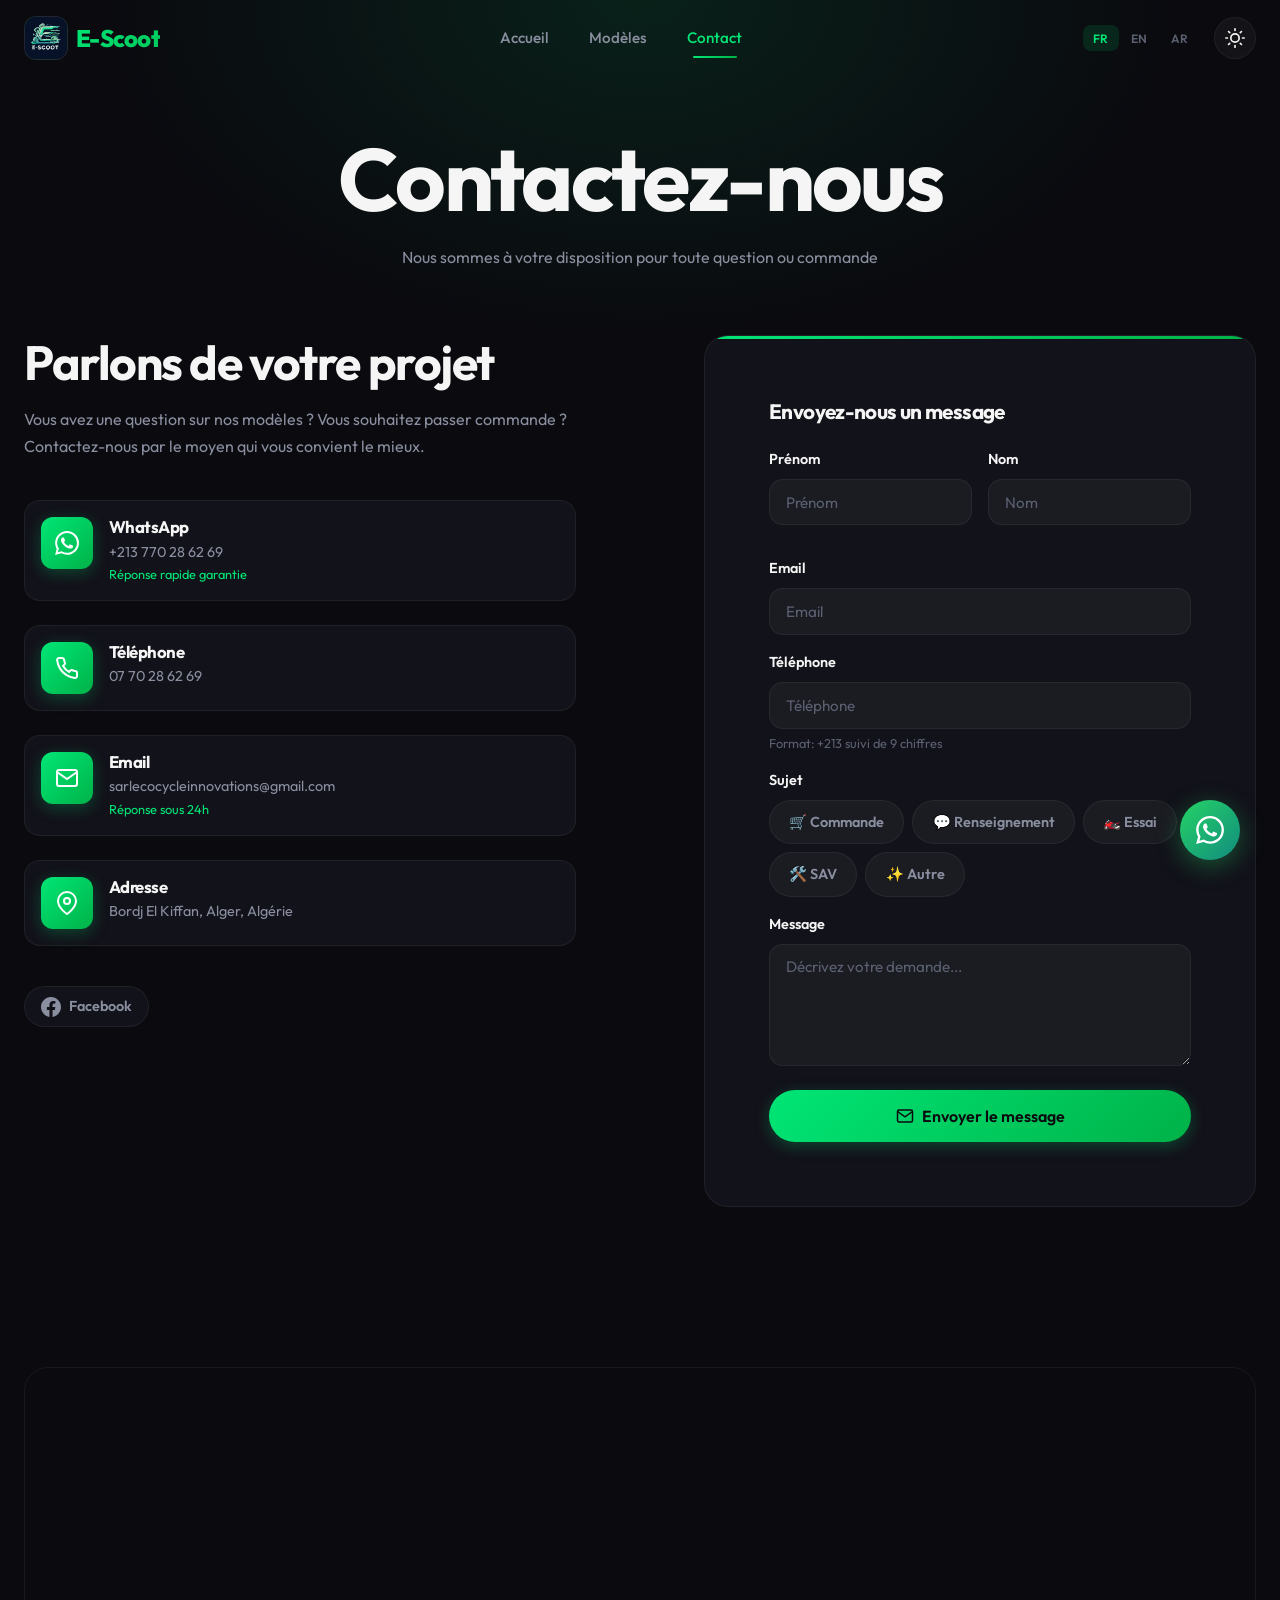
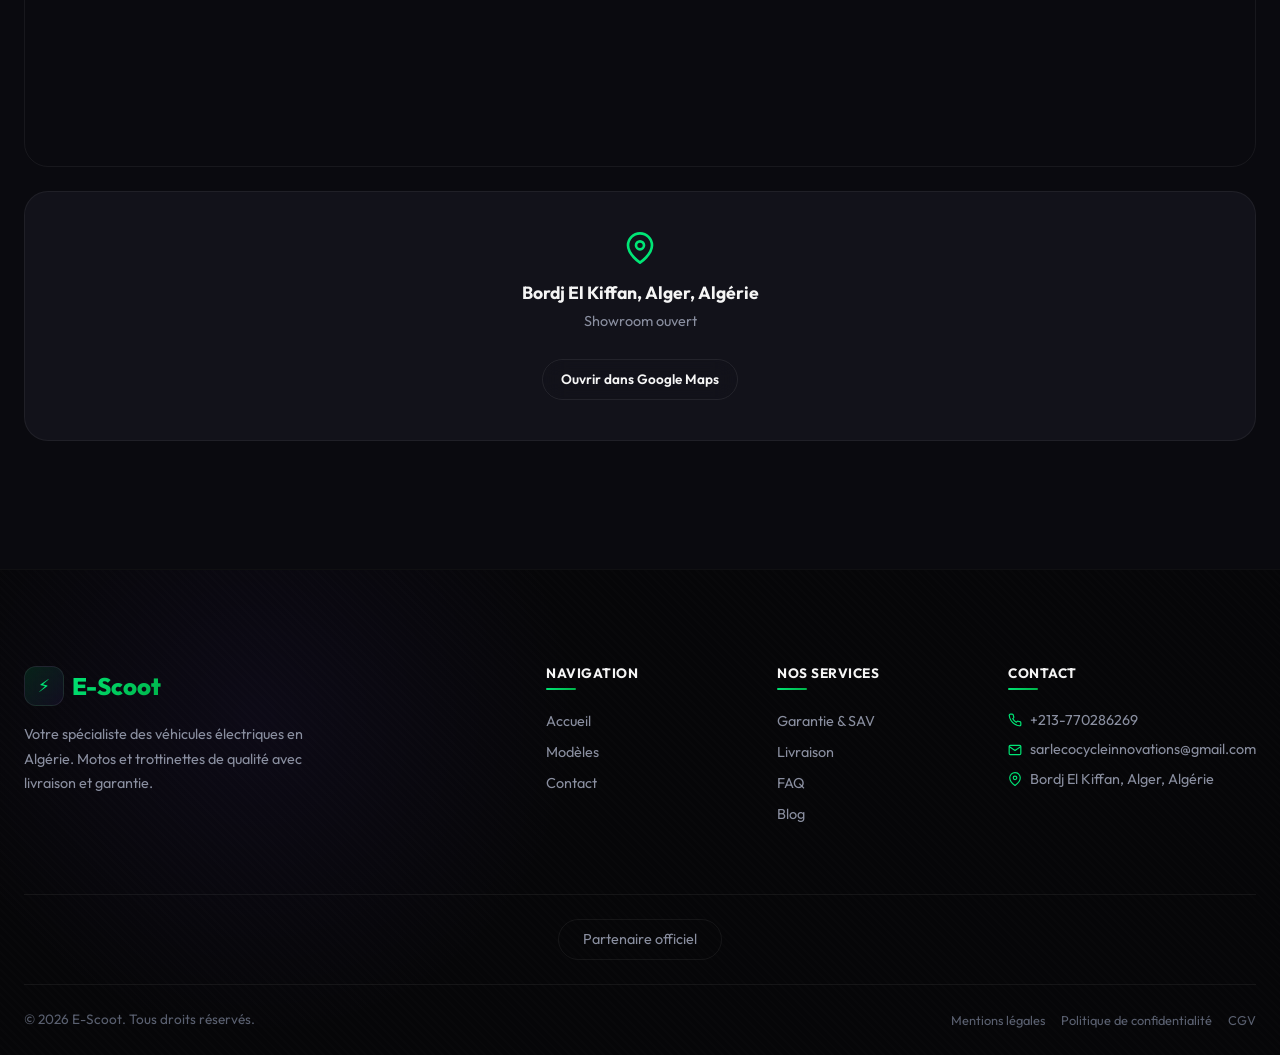
==== commit 57273c41: "Refactor HTML structure and improve accessibility - Updated the favicon to use SVG format for better" ====
--- a/contact.html
+++ b/contact.html
@@ -5,7 +5,10 @@
   <meta charset="UTF-8">
   <meta name="viewport" content="width=device-width, initial-scale=1.0">
   <meta name="description" content="Contactez E-Scoot - véhicules électriques Algérie. WhatsApp, téléphone, email.">
-  <title data-i18n-title="nav.contact">Contact — E-Scoot</title>
+  <title data-i18n-title="nav.contact"></title>
+
+  <!-- Favicon -->
+  <link rel="icon" href="assets/images/logo.svg" type="image/svg+xml">
 
   <link rel="icon" href="assets/images/logo.png" type="image/png">
   <link rel="preconnect" href="https://fonts.googleapis.com">
@@ -20,7 +23,7 @@
   <nav class="navbar" id="navbar">
     <div class="navbar-inner">
       <a href="index.html" class="logo" aria-label="E-Scoot Accueil">
-        <div class="logo-icon">⚡</div>
+        <img src="assets/images/logo.svg" alt="E-Scoot" class="logo-svg">
         <span>E-Scoot</span>
       </a>
 
--- a/css/styles.css
+++ b/css/styles.css
@@ -54,34 +54,34 @@
   --bg-primary: #0A0A0F;
   --bg-secondary: #12121A;
   --bg-elevated: #1A1A24;
-  --bg-card: rgba(255,255,255,0.03);
+  --bg-card: rgba(255, 255, 255, 0.03);
   --bg-card-solid: #12121A;
-  --bg-hover: rgba(255,255,255,0.05);
-  --bg-input: rgba(255,255,255,0.04);
+  --bg-hover: rgba(255, 255, 255, 0.05);
+  --bg-input: rgba(255, 255, 255, 0.04);
   --text-primary: #F5F5F5;
   --text-secondary: #8A8FA0;
   --text-muted: #5A6070;
-  --border: rgba(255,255,255,0.06);
-  --border-light: rgba(255,255,255,0.08);
-  --border-glow: rgba(0,230,118,0.2);
+  --border: rgba(255, 255, 255, 0.06);
+  --border-light: rgba(255, 255, 255, 0.08);
+  --border-glow: rgba(0, 230, 118, 0.2);
 
   /* Degrades */
   --gradient-primary: linear-gradient(135deg, #00E676 0%, #00B248 100%);
   --gradient-accent: linear-gradient(135deg, #7C4DFF 0%, #00E676 100%);
-  --gradient-card: linear-gradient(145deg, rgba(255,255,255,0.04) 0%, rgba(255,255,255,0.01) 100%);
-  --gradient-glow: radial-gradient(ellipse at top, rgba(0,230,118,0.1) 0%, transparent 60%);
+  --gradient-card: linear-gradient(145deg, rgba(255, 255, 255, 0.04) 0%, rgba(255, 255, 255, 0.01) 100%);
+  --gradient-glow: radial-gradient(ellipse at top, rgba(0, 230, 118, 0.1) 0%, transparent 60%);
 
   /* Glassmorphism */
   --glass-bg: rgba(10, 10, 15, 0.75);
-  --glass-border: rgba(255,255,255,0.06);
+  --glass-border: rgba(255, 255, 255, 0.06);
   --glass-blur: blur(20px) saturate(1.5);
 
   /* Ombres */
-  --shadow-sm: 0 2px 8px rgba(0,0,0,0.3);
-  --shadow-md: 0 4px 24px rgba(0,0,0,0.35);
-  --shadow-lg: 0 8px 40px rgba(0,0,0,0.45);
-  --shadow-glow: 0 0 40px rgba(0,230,118,0.08);
-  --shadow-glow-strong: 0 0 60px rgba(0,230,118,0.12);
+  --shadow-sm: 0 2px 8px rgba(0, 0, 0, 0.3);
+  --shadow-md: 0 4px 24px rgba(0, 0, 0, 0.35);
+  --shadow-lg: 0 8px 40px rgba(0, 0, 0, 0.45);
+  --shadow-glow: 0 0 40px rgba(0, 230, 118, 0.08);
+  --shadow-glow-strong: 0 0 60px rgba(0, 230, 118, 0.12);
 
   /* Typographie */
   --font-main: 'Outfit', 'Segoe UI', system-ui, sans-serif;
@@ -105,10 +105,10 @@
   --radius-full: 9999px;
 
   /* Transitions */
-  --transition-fast: 0.15s cubic-bezier(0.4,0,0.2,1);
-  --transition-normal: 0.3s cubic-bezier(0.4,0,0.2,1);
-  --transition-slow: 0.5s cubic-bezier(0.4,0,0.2,1);
-  --transition-bounce: 0.5s cubic-bezier(0.68,-0.55,0.265,1.55);
+  --transition-fast: 0.15s cubic-bezier(0.4, 0, 0.2, 1);
+  --transition-normal: 0.3s cubic-bezier(0.4, 0, 0.2, 1);
+  --transition-slow: 0.5s cubic-bezier(0.4, 0, 0.2, 1);
+  --transition-bounce: 0.5s cubic-bezier(0.68, -0.55, 0.265, 1.55);
 }
 
 /* Theme clair */
@@ -116,32 +116,38 @@
   --bg-primary: #F8F9FA;
   --bg-secondary: #FFFFFF;
   --bg-elevated: #EEF0F4;
-  --bg-card: rgba(0,0,0,0.02);
+  --bg-card: rgba(0, 0, 0, 0.02);
   --bg-card-solid: #FFFFFF;
-  --bg-hover: rgba(0,0,0,0.04);
-  --bg-input: rgba(0,0,0,0.03);
+  --bg-hover: rgba(0, 0, 0, 0.04);
+  --bg-input: rgba(0, 0, 0, 0.03);
   --text-primary: #0D0D14;
   --text-secondary: #5A6070;
   --text-muted: #8A8FA0;
-  --border: rgba(0,0,0,0.06);
-  --border-light: rgba(0,0,0,0.08);
-  --border-glow: rgba(0,230,118,0.12);
-  --gradient-card: linear-gradient(145deg, rgba(0,0,0,0.02) 0%, rgba(0,0,0,0.01) 100%);
-  --glass-bg: rgba(255,255,255,0.72);
-  --glass-border: rgba(0,0,0,0.06);
+  --border: rgba(0, 0, 0, 0.06);
+  --border-light: rgba(0, 0, 0, 0.08);
+  --border-glow: rgba(0, 230, 118, 0.12);
+  --gradient-card: linear-gradient(145deg, rgba(0, 0, 0, 0.02) 0%, rgba(0, 0, 0, 0.01) 100%);
+  --glass-bg: rgba(255, 255, 255, 0.72);
+  --glass-border: rgba(0, 0, 0, 0.06);
   --glass-blur: blur(20px) saturate(1.3);
-  --shadow-sm: 0 2px 8px rgba(0,0,0,0.06);
-  --shadow-md: 0 4px 24px rgba(0,0,0,0.08);
-  --shadow-lg: 0 8px 40px rgba(0,0,0,0.1);
-  --shadow-glow: 0 0 40px rgba(0,230,118,0.04);
-  --shadow-glow-strong: 0 0 60px rgba(0,230,118,0.06);
+  --shadow-sm: 0 2px 8px rgba(0, 0, 0, 0.06);
+  --shadow-md: 0 4px 24px rgba(0, 0, 0, 0.08);
+  --shadow-lg: 0 8px 40px rgba(0, 0, 0, 0.1);
+  --shadow-glow: 0 0 40px rgba(0, 230, 118, 0.04);
+  --shadow-glow-strong: 0 0 60px rgba(0, 230, 118, 0.06);
 }
 
 /* ===========================================
    3. RESET & BASE
    =========================================== */
 
-*, *::before, *::after { margin: 0; padding: 0; box-sizing: border-box; }
+*,
+*::before,
+*::after {
+  margin: 0;
+  padding: 0;
+  box-sizing: border-box;
+}
 
 html {
   scroll-behavior: smooth;
@@ -159,26 +165,66 @@
   transition: background var(--transition-normal), color var(--transition-normal);
 }
 
-a { color: inherit; text-decoration: none; }
-img { max-width: 100%; height: auto; display: block; }
-ul { list-style: none; }
-button { cursor: pointer; border: none; background: none; font-family: inherit; color: inherit; }
-input, textarea, select { font-family: inherit; color: inherit; }
+a {
+  color: inherit;
+  text-decoration: none;
+}
+
+img {
+  max-width: 100%;
+  height: auto;
+  display: block;
+}
+
+ul {
+  list-style: none;
+}
+
+button {
+  cursor: pointer;
+  border: none;
+  background: none;
+  font-family: inherit;
+  color: inherit;
+}
+
+input,
+textarea,
+select {
+  font-family: inherit;
+  color: inherit;
+}
 
 /* ===========================================
    4. TYPOGRAPHIE
    =========================================== */
 
-h1, h2, h3, h4, h5, h6 {
+h1,
+h2,
+h3,
+h4,
+h5,
+h6 {
   font-weight: 700;
   line-height: 1.15;
   letter-spacing: -0.03em;
 }
 
-h1 { font-size: clamp(2.8rem, 7vw, 5.5rem); }
-h2 { font-size: clamp(1.8rem, 4vw, 3rem); }
-h3 { font-size: clamp(1.3rem, 2.5vw, 1.8rem); }
-h4 { font-size: clamp(1.05rem, 2vw, 1.25rem); }
+h1 {
+  font-size: clamp(2.8rem, 7vw, 5.5rem);
+}
+
+h2 {
+  font-size: clamp(1.8rem, 4vw, 3rem);
+}
+
+h3 {
+  font-size: clamp(1.3rem, 2.5vw, 1.8rem);
+}
+
+h4 {
+  font-size: clamp(1.05rem, 2vw, 1.25rem);
+}
 
 /* Texte degrade anime */
 .text-gradient {
@@ -191,9 +237,17 @@
 }
 
 @keyframes gradientShift {
-  0% { background-position: 0% 50%; }
-  50% { background-position: 100% 50%; }
-  100% { background-position: 0% 50%; }
+  0% {
+    background-position: 0% 50%;
+  }
+
+  50% {
+    background-position: 100% 50%;
+  }
+
+  100% {
+    background-position: 0% 50%;
+  }
 }
 
 /* ===========================================
@@ -231,8 +285,13 @@
    6. RTL SUPPORT
    =========================================== */
 
-[dir="rtl"] .section-header { text-align: center; }
-[dir="rtl"] .text-gradient { animation-direction: reverse; }
+[dir="rtl"] .section-header {
+  text-align: center;
+}
+
+[dir="rtl"] .text-gradient {
+  animation-direction: reverse;
+}
 
 [dir="rtl"] .nav-links a::after {
   left: auto;
@@ -245,9 +304,19 @@
   width: 80%;
 }
 
-[dir="rtl"] .footer-links-col h4::after { left: auto; right: 0; }
-[dir="rtl"] .footer-links-col a:hover { transform: translateX(-4px); }
-[dir="rtl"] .contact-method:hover { transform: translateX(-8px); }
+[dir="rtl"] .footer-links-col h4::after {
+  left: auto;
+  right: 0;
+}
+
+[dir="rtl"] .footer-links-col a:hover {
+  transform: translateX(-4px);
+}
+
+[dir="rtl"] .contact-method:hover {
+  transform: translateX(-8px);
+}
+
 [dir="rtl"] .product-card .card-subtitle {
   border-left: none;
   border-right: 2px solid var(--primary);
@@ -260,43 +329,138 @@
   left: calc(-1 * var(--space-xl));
 }
 
-[dir="rtl"] .gallery-counter { right: auto; left: 16px; }
-[dir="rtl"] .gallery-zoom-btn { left: auto; right: 16px; }
-[dir="rtl"] .gallery-nav-arrow.prev { left: auto; right: var(--space-md); }
-[dir="rtl"] .gallery-nav-arrow.next { right: auto; left: var(--space-md); }
-
-[dir="rtl"] .footer-bottom { direction: rtl; }
-[dir="rtl"] .footer-legal { direction: rtl; }
-
-[dir="rtl"] .form-row { direction: rtl; }
-[dir="rtl"] .contact-grid { direction: rtl; }
-[dir="rtl"] .contact-info { direction: rtl; }
-[dir="rtl"] .contact-method { direction: rtl; }
-[dir="rtl"] .product-hero-grid { direction: rtl; }
-[dir="rtl"] .partenariat-grid { direction: rtl; }
-[dir="rtl"] .specs-preview { direction: rtl; }
-[dir="rtl"] .spec-item { direction: rtl; }
-[dir="rtl"] .product-meta-grid { direction: rtl; }
-[dir="rtl"] .product-meta-item { direction: rtl; }
-[dir="rtl"] .hero-stats { direction: rtl; }
-[dir="rtl"] .hero-actions { direction: rtl; }
-[dir="rtl"] .cta-buttons { direction: rtl; }
-[dir="rtl"] .cta-stats { direction: rtl; }
-[dir="rtl"] .tabs-nav-v2 { direction: rtl; }
-[dir="rtl"] .filters-bar { direction: rtl; }
-[dir="rtl"] .filter-group { direction: rtl; }
-[dir="rtl"] .filter-tags { direction: rtl; }
-[dir="rtl"] .breadcrumb { direction: rtl; }
-
-[dir="rtl"] .footer-links-group { direction: rtl; }
-[dir="rtl"] .footer-contact-list li { direction: rtl; }
-[dir="rtl"] .footer-bottom { direction: rtl; }
-[dir="rtl"] .footer-legal { direction: rtl; }
-
-[dir="rtl"] .features-list { direction: rtl; }
-[dir="rtl"] .feature-item { direction: rtl; }
-
-[dir="rtl"] .lang-switcher { margin-left: 0; margin-right: var(--space-md); }
+[dir="rtl"] .gallery-counter {
+  right: auto;
+  left: 16px;
+}
+
+[dir="rtl"] .gallery-zoom-btn {
+  left: auto;
+  right: 16px;
+}
+
+[dir="rtl"] .gallery-nav-arrow.prev {
+  left: auto;
+  right: var(--space-md);
+}
+
+[dir="rtl"] .gallery-nav-arrow.next {
+  right: auto;
+  left: var(--space-md);
+}
+
+[dir="rtl"] .footer-bottom {
+  direction: rtl;
+}
+
+[dir="rtl"] .footer-legal {
+  direction: rtl;
+}
+
+[dir="rtl"] .form-row {
+  direction: rtl;
+}
+
+[dir="rtl"] .contact-grid {
+  direction: rtl;
+}
+
+[dir="rtl"] .contact-info {
+  direction: rtl;
+}
+
+[dir="rtl"] .contact-method {
+  direction: rtl;
+}
+
+[dir="rtl"] .product-hero-grid {
+  direction: rtl;
+}
+
+[dir="rtl"] .partenariat-grid {
+  direction: rtl;
+}
+
+[dir="rtl"] .specs-preview {
+  direction: rtl;
+}
+
+[dir="rtl"] .spec-item {
+  direction: rtl;
+}
+
+[dir="rtl"] .product-meta-grid {
+  direction: rtl;
+}
+
+[dir="rtl"] .product-meta-item {
+  direction: rtl;
+}
+
+[dir="rtl"] .hero-stats {
+  direction: rtl;
+}
+
+[dir="rtl"] .hero-actions {
+  direction: rtl;
+}
+
+[dir="rtl"] .cta-buttons {
+  direction: rtl;
+}
+
+[dir="rtl"] .cta-stats {
+  direction: rtl;
+}
+
+[dir="rtl"] .tabs-nav-v2 {
+  direction: rtl;
+}
+
+[dir="rtl"] .filters-bar {
+  direction: rtl;
+}
+
+[dir="rtl"] .filter-group {
+  direction: rtl;
+}
+
+[dir="rtl"] .filter-tags {
+  direction: rtl;
+}
+
+[dir="rtl"] .breadcrumb {
+  direction: rtl;
+}
+
+[dir="rtl"] .footer-links-group {
+  direction: rtl;
+}
+
+[dir="rtl"] .footer-contact-list li {
+  direction: rtl;
+}
+
+[dir="rtl"] .footer-bottom {
+  direction: rtl;
+}
+
+[dir="rtl"] .footer-legal {
+  direction: rtl;
+}
+
+[dir="rtl"] .features-list {
+  direction: rtl;
+}
+
+[dir="rtl"] .feature-item {
+  direction: rtl;
+}
+
+[dir="rtl"] .lang-switcher {
+  margin-left: 0;
+  margin-right: var(--space-md);
+}
 
 [dir="rtl"] .back-to-top {
   right: auto;
@@ -314,7 +478,9 @@
 }
 
 @media (max-width: 768px) {
-  [dir="rtl"] .hero-stat:not(:last-child)::after { display: none; }
+  [dir="rtl"] .hero-stat:not(:last-child)::after {
+    display: none;
+  }
 }
 
 /* ===========================================
@@ -323,7 +489,9 @@
 
 .navbar {
   position: fixed;
-  top: 0; left: 0; right: 0;
+  top: 0;
+  left: 0;
+  right: 0;
   z-index: 1000;
   padding: var(--space-md) 0;
   transition: all var(--transition-normal);
@@ -369,11 +537,14 @@
   transition: all var(--transition-normal);
 }
 
-.logo:hover span { background-position: 100% 0; }
+.logo:hover span {
+  background-position: 100% 0;
+}
 
 .logo-icon {
-  width: 44px; height: 44px;
-  background: linear-gradient(135deg, rgba(0,230,118,0.12), rgba(124,77,255,0.08));
+  width: 44px;
+  height: 44px;
+  background: linear-gradient(135deg, rgba(0, 230, 118, 0.12), rgba(124, 77, 255, 0.08));
   backdrop-filter: blur(8px);
   border-radius: var(--radius-md);
   display: flex;
@@ -390,7 +561,28 @@
 .logo:hover .logo-icon {
   transform: translateY(-2px) scale(1.05);
   border-color: var(--primary);
-  box-shadow: 0 8px 24px rgba(0,230,118,0.25);
+  box-shadow: 0 8px 24px rgba(0, 230, 118, 0.25);
+}
+
+.logo-svg {
+  width: 44px;
+  height: 44px;
+  /* Conserve le fond et les bordures comme l’ancienne icône */
+  background: linear-gradient(135deg, rgba(0, 230, 118, 0.12), rgba(124, 77, 255, 0.08));
+  backdrop-filter: blur(8px);
+  border-radius: var(--radius-md);
+  border: 1px solid var(--border-light);
+  padding: 0px;
+  /* si besoin d’un peu d’espace intérieur */
+  object-fit: contain;
+  /* évite la déformation */
+  transition: all var(--transition-bounce);
+}
+
+.logo:hover .logo-svg {
+  transform: translateY(-2px) scale(1.05);
+  border-color: var(--primary);
+  box-shadow: 0 8px 24px rgba(0, 230, 118, 0.25);
 }
 
 /* Nav links */
@@ -410,7 +602,9 @@
 }
 
 .nav-links a:hover,
-.nav-links a.active { color: var(--primary); }
+.nav-links a.active {
+  color: var(--primary);
+}
 
 .nav-links a::after {
   content: '';
@@ -426,7 +620,9 @@
 }
 
 .nav-links a:hover::after,
-.nav-links a.active::after { width: 80%; }
+.nav-links a.active::after {
+  width: 80%;
+}
 
 .nav-actions {
   display: flex;
@@ -457,13 +653,14 @@
 }
 
 .lang-btn.active {
-  background: rgba(0,230,118,0.12);
+  background: rgba(0, 230, 118, 0.12);
   color: var(--primary);
 }
 
 /* Theme toggle */
 #themeToggle {
-  width: 42px; height: 42px;
+  width: 42px;
+  height: 42px;
   border-radius: var(--radius-full);
   background: var(--bg-input);
   border: 1px solid var(--border);
@@ -492,15 +689,25 @@
 
 .mobile-toggle span {
   display: block;
-  width: 24px; height: 2px;
+  width: 24px;
+  height: 2px;
   background: var(--text-primary);
   transition: all var(--transition-normal);
   border-radius: var(--radius-full);
 }
 
-.mobile-toggle.active span:nth-child(1) { transform: rotate(45deg) translate(5px, 5px); }
-.mobile-toggle.active span:nth-child(2) { opacity: 0; width: 0; }
-.mobile-toggle.active span:nth-child(3) { transform: rotate(-45deg) translate(5px, -5px); }
+.mobile-toggle.active span:nth-child(1) {
+  transform: rotate(45deg) translate(5px, 5px);
+}
+
+.mobile-toggle.active span:nth-child(2) {
+  opacity: 0;
+  width: 0;
+}
+
+.mobile-toggle.active span:nth-child(3) {
+  transform: rotate(-45deg) translate(5px, -5px);
+}
 
 /* ===========================================
    8. BOUTONS
@@ -526,24 +733,28 @@
 .btn::before {
   content: '';
   position: absolute;
-  top: 0; left: -100%;
-  width: 100%; height: 100%;
-  background: linear-gradient(90deg, transparent, rgba(255,255,255,0.2), transparent);
+  top: 0;
+  left: -100%;
+  width: 100%;
+  height: 100%;
+  background: linear-gradient(90deg, transparent, rgba(255, 255, 255, 0.2), transparent);
   transition: left 0.5s ease;
   z-index: -1;
 }
 
-.btn:hover::before { left: 100%; }
+.btn:hover::before {
+  left: 100%;
+}
 
 .btn-primary {
   background: var(--gradient-primary);
   color: var(--bg-primary);
-  box-shadow: 0 4px 16px rgba(0,230,118,0.25);
+  box-shadow: 0 4px 16px rgba(0, 230, 118, 0.25);
 }
 
 .btn-primary:hover {
   transform: translateY(-2px);
-  box-shadow: 0 8px 28px rgba(0,230,118,0.4);
+  box-shadow: 0 8px 28px rgba(0, 230, 118, 0.4);
 }
 
 .btn-secondary {
@@ -555,14 +766,24 @@
 
 .btn-secondary:hover {
   border-color: var(--primary);
-  background: rgba(0,230,118,0.06);
+  background: rgba(0, 230, 118, 0.06);
   color: var(--primary);
   transform: translateY(-2px);
 }
 
-.btn-sm { padding: 0.55rem 1.1rem; font-size: 0.85rem; }
-.btn-lg { padding: 1rem 2.25rem; font-size: 1rem; }
-.btn-full { width: 100%; }
+.btn-sm {
+  padding: 0.55rem 1.1rem;
+  font-size: 0.85rem;
+}
+
+.btn-lg {
+  padding: 1rem 2.25rem;
+  font-size: 1rem;
+}
+
+.btn-full {
+  width: 100%;
+}
 
 /* ===========================================
    9. BADGES
@@ -582,13 +803,13 @@
 .badge-primary {
   background: var(--gradient-primary);
   color: var(--bg-primary);
-  box-shadow: 0 4px 12px rgba(0,230,118,0.25);
+  box-shadow: 0 4px 12px rgba(0, 230, 118, 0.25);
 }
 
 .badge-accent {
   background: var(--gradient-accent);
   color: var(--text-primary);
-  box-shadow: 0 4px 12px rgba(124,77,255,0.25);
+  box-shadow: 0 4px 12px rgba(124, 77, 255, 0.25);
 }
 
 .badge-ghost {
@@ -623,20 +844,27 @@
 }
 
 .card-image img {
-  width: 100%; height: 100%;
+  width: 100%;
+  height: 100%;
   object-fit: cover;
   transition: transform var(--transition-slow);
 }
 
-.card:hover .card-image img { transform: scale(1.06); }
-
-.card-content { padding: var(--space-md); }
+.card:hover .card-image img {
+  transform: scale(1.06);
+}
+
+.card-content {
+  padding: var(--space-md);
+}
 
 /* ===========================================
    11. CARTE PRODUIT
    =========================================== */
 
-.product-card { position: relative; }
+.product-card {
+  position: relative;
+}
 
 .product-card .badge {
   position: absolute;
@@ -644,8 +872,8 @@
   left: var(--space-md);
   z-index: 2;
   backdrop-filter: blur(8px);
-  background: rgba(10,10,15,0.75) !important;
-  border: 1px solid rgba(255,255,255,0.1);
+  background: rgba(10, 10, 15, 0.75) !important;
+  border: 1px solid rgba(255, 255, 255, 0.1);
   color: var(--primary);
   font-weight: 600;
   letter-spacing: 0.3px;
@@ -724,10 +952,11 @@
 }
 
 .color-dot-card {
-  width: 16px; height: 16px;
+  width: 16px;
+  height: 16px;
   border-radius: 50%;
   border: 2px solid white;
-  box-shadow: 0 2px 4px rgba(0,0,0,0.3);
+  box-shadow: 0 2px 4px rgba(0, 0, 0, 0.3);
 }
 
 /* ===========================================
@@ -739,15 +968,15 @@
   border-radius: var(--radius-lg);
   padding: var(--space-xl) var(--space-lg);
   text-align: center;
-  transition: all 0.4s cubic-bezier(0.2,0.9,0.4,1.1);
+  transition: all 0.4s cubic-bezier(0.2, 0.9, 0.4, 1.1);
   border: 1px solid var(--border);
   box-shadow: var(--shadow-sm);
 }
 
 .feature-card:hover {
   transform: translateY(-6px);
-  border-color: rgba(124,77,255,0.2);
-  box-shadow: var(--shadow-md), 0 0 30px rgba(124,77,255,0.06);
+  border-color: rgba(124, 77, 255, 0.2);
+  box-shadow: var(--shadow-md), 0 0 30px rgba(124, 77, 255, 0.06);
 }
 
 .feature-icon {
@@ -789,7 +1018,8 @@
 }
 
 .category-card img {
-  width: 100%; height: 100%;
+  width: 100%;
+  height: 100%;
   object-fit: cover;
   transition: transform var(--transition-slow);
 }
@@ -799,12 +1029,14 @@
   box-shadow: var(--shadow-glow);
 }
 
-.category-card:hover img { transform: scale(1.08); }
+.category-card:hover img {
+  transform: scale(1.08);
+}
 
 .category-card-overlay {
   position: absolute;
   inset: 0;
-  background: linear-gradient(180deg, transparent 25%, rgba(10,10,15,0.92) 100%);
+  background: linear-gradient(180deg, transparent 25%, rgba(10, 10, 15, 0.92) 100%);
   display: flex;
   flex-direction: column;
   justify-content: flex-end;
@@ -813,7 +1045,7 @@
 }
 
 .category-card:hover .category-card-overlay {
-  background: linear-gradient(180deg, rgba(10,10,15,0.3) 0%, rgba(10,10,15,0.95) 100%);
+  background: linear-gradient(180deg, rgba(10, 10, 15, 0.3) 0%, rgba(10, 10, 15, 0.95) 100%);
 }
 
 .category-card h3 {
@@ -836,12 +1068,12 @@
   position: relative;
   overflow: hidden;
   background: #060608;
-  border-top: 1px solid rgba(255,255,255,0.04);
+  border-top: 1px solid rgba(255, 255, 255, 0.04);
 }
 
 [data-theme="light"] .footer {
   background: #EEF0F4;
-  border-top-color: rgba(0,0,0,0.06);
+  border-top-color: rgba(0, 0, 0, 0.06);
 }
 
 .footer::before {
@@ -849,8 +1081,8 @@
   position: absolute;
   inset: 0;
   background-image:
-    radial-gradient(circle at 20% 30%, rgba(124,77,255,0.06) 0%, transparent 30%),
-    repeating-linear-gradient(45deg, rgba(255,255,255,0.008) 0px, rgba(255,255,255,0.008) 2px, transparent 2px, transparent 6px);
+    radial-gradient(circle at 20% 30%, rgba(124, 77, 255, 0.06) 0%, transparent 30%),
+    repeating-linear-gradient(45deg, rgba(255, 255, 255, 0.008) 0px, rgba(255, 255, 255, 0.008) 2px, transparent 2px, transparent 6px);
   pointer-events: none;
   z-index: 0;
 }
@@ -864,9 +1096,16 @@
   z-index: 1;
 }
 
-.footer-brand { max-width: 320px; }
-
-.footer-logo { display: flex; align-items: center; gap: var(--space-sm); margin-bottom: var(--space-md); }
+.footer-brand {
+  max-width: 320px;
+}
+
+.footer-logo {
+  display: flex;
+  align-items: center;
+  gap: var(--space-sm);
+  margin-bottom: var(--space-md);
+}
 
 .footer-logo span {
   font-size: 1.5rem;
@@ -877,7 +1116,11 @@
   color: transparent;
 }
 
-.footer-desc { color: var(--text-secondary); font-size: 0.9rem; line-height: 1.7; }
+.footer-desc {
+  color: var(--text-secondary);
+  font-size: 0.9rem;
+  line-height: 1.7;
+}
 
 .footer-links-group {
   display: grid;
@@ -943,7 +1186,7 @@
 .footer-partner-bar a:hover {
   border-color: var(--accent);
   color: var(--accent);
-  background: rgba(124,77,255,0.08);
+  background: rgba(124, 77, 255, 0.08);
 }
 
 .footer-bottom {
@@ -955,14 +1198,29 @@
   z-index: 1;
 }
 
-.footer-copyright { color: var(--text-muted); font-size: 0.85rem; }
-
-.footer-legal { display: flex; gap: var(--space-md); }
-
-.footer-legal a { color: var(--text-muted); font-size: 0.8rem; transition: color var(--transition-fast); }
-.footer-legal a:hover { color: var(--primary); }
-
-.footer-contact-list { list-style: none; }
+.footer-copyright {
+  color: var(--text-muted);
+  font-size: 0.85rem;
+}
+
+.footer-legal {
+  display: flex;
+  gap: var(--space-md);
+}
+
+.footer-legal a {
+  color: var(--text-muted);
+  font-size: 0.8rem;
+  transition: color var(--transition-fast);
+}
+
+.footer-legal a:hover {
+  color: var(--primary);
+}
+
+.footer-contact-list {
+  list-style: none;
+}
 
 .footer-contact-list li {
   display: flex;
@@ -1001,7 +1259,8 @@
 }
 
 .hero-bg img {
-  width: 100%; height: 100%;
+  width: 100%;
+  height: 100%;
   object-fit: cover;
   opacity: 0.35;
   filter: saturate(1.1) brightness(0.65);
@@ -1014,35 +1273,50 @@
   inset: 0;
   z-index: 1;
   background:
-    radial-gradient(ellipse at 30% 50%, rgba(10,10,15,0.3) 0%, rgba(10,10,15,0.82) 70%, rgba(10,10,15,0.97) 100%);
+    radial-gradient(ellipse at 30% 50%, rgba(10, 10, 15, 0.3) 0%, rgba(10, 10, 15, 0.82) 70%, rgba(10, 10, 15, 0.97) 100%);
 }
 
 .hero-glow {
   position: absolute;
-  top: 10%; right: 20%;
-  width: 600px; height: 600px;
-  background: radial-gradient(circle, rgba(0,230,118,0.12) 0%, transparent 50%);
+  top: 10%;
+  right: 20%;
+  width: 600px;
+  height: 600px;
+  background: radial-gradient(circle, rgba(0, 230, 118, 0.12) 0%, transparent 50%);
   animation: heroGlow 8s ease-in-out infinite alternate;
   z-index: 1;
   pointer-events: none;
 }
 
 @keyframes heroGlow {
-  0% { opacity: 0.3; transform: scale(1); }
-  100% { opacity: 0.8; transform: scale(1.2); }
-}
-
-.hero .container { position: relative; z-index: 2; width: 100%; }
-
-.hero-content { max-width: 700px; }
+  0% {
+    opacity: 0.3;
+    transform: scale(1);
+  }
+
+  100% {
+    opacity: 0.8;
+    transform: scale(1.2);
+  }
+}
+
+.hero .container {
+  position: relative;
+  z-index: 2;
+  width: 100%;
+}
+
+.hero-content {
+  max-width: 700px;
+}
 
 .hero-badge {
   display: inline-flex;
   align-items: center;
   gap: var(--space-sm);
-  background: rgba(0,230,118,0.07);
+  background: rgba(0, 230, 118, 0.07);
   backdrop-filter: blur(12px);
-  border: 1px solid rgba(0,230,118,0.25);
+  border: 1px solid rgba(0, 230, 118, 0.25);
   border-radius: var(--radius-full);
   padding: 0.6rem 1.4rem;
   font-size: 0.85rem;
@@ -1130,7 +1404,8 @@
 .models-header::before {
   content: '';
   position: absolute;
-  top: 0; left: 50%;
+  top: 0;
+  left: 50%;
   transform: translateX(-50%);
   width: 100%;
   height: 400px;
@@ -1138,7 +1413,9 @@
   pointer-events: none;
 }
 
-.models-header h1 { margin-bottom: var(--space-md); }
+.models-header h1 {
+  margin-bottom: var(--space-md);
+}
 
 .models-header p {
   color: var(--text-secondary);
@@ -1175,7 +1452,11 @@
   white-space: nowrap;
 }
 
-.filter-tags { display: flex; gap: 0.5rem; flex-wrap: wrap; }
+.filter-tags {
+  display: flex;
+  gap: 0.5rem;
+  flex-wrap: wrap;
+}
 
 .filter-tag {
   padding: 0.5rem 1.2rem;
@@ -1190,7 +1471,7 @@
 }
 
 .filter-tag:hover {
-  background: rgba(0,230,118,0.08);
+  background: rgba(0, 230, 118, 0.08);
   border-color: var(--primary);
   color: var(--primary);
   transform: translateY(-2px);
@@ -1200,7 +1481,7 @@
   background: var(--gradient-primary);
   color: var(--bg-primary);
   border-color: transparent;
-  box-shadow: 0 6px 16px rgba(0,230,118,0.3);
+  box-shadow: 0 6px 16px rgba(0, 230, 118, 0.3);
 }
 
 .filter-select {
@@ -1223,13 +1504,13 @@
 
 .filter-select:hover {
   border-color: var(--primary);
-  background: rgba(0,230,118,0.05);
+  background: rgba(0, 230, 118, 0.05);
 }
 
 .filter-select:focus {
   outline: none;
   border-color: var(--primary);
-  box-shadow: 0 0 0 3px rgba(0,230,118,0.12);
+  box-shadow: 0 0 0 3px rgba(0, 230, 118, 0.12);
 }
 
 [dir="rtl"] .filter-select {
@@ -1278,8 +1559,16 @@
   color: var(--text-muted);
 }
 
-.empty-state .emoji { font-size: 3rem; margin-bottom: var(--space-md); display: block; }
-.empty-state h3 { color: var(--text-primary); margin-bottom: var(--space-sm); }
+.empty-state .emoji {
+  font-size: 3rem;
+  margin-bottom: var(--space-md);
+  display: block;
+}
+
+.empty-state h3 {
+  color: var(--text-primary);
+  margin-bottom: var(--space-sm);
+}
 
 /* ===========================================
    17. PAGE PRODUIT
@@ -1297,9 +1586,11 @@
 .product-hero::before {
   content: '';
   position: absolute;
-  top: 0; left: 50%;
+  top: 0;
+  left: 50%;
   transform: translateX(-50%);
-  width: 100%; height: 400px;
+  width: 100%;
+  height: 400px;
   background: var(--gradient-glow);
   pointer-events: none;
 }
@@ -1313,10 +1604,23 @@
   margin-bottom: var(--space-lg);
 }
 
-.breadcrumb a { color: var(--text-secondary); transition: color var(--transition-fast); }
-.breadcrumb a:hover { color: var(--primary); }
-.breadcrumb span { color: var(--text-primary); font-weight: 600; }
-.breadcrumb .sep { color: var(--text-muted); }
+.breadcrumb a {
+  color: var(--text-secondary);
+  transition: color var(--transition-fast);
+}
+
+.breadcrumb a:hover {
+  color: var(--primary);
+}
+
+.breadcrumb span {
+  color: var(--text-primary);
+  font-weight: 600;
+}
+
+.breadcrumb .sep {
+  color: var(--text-muted);
+}
 
 /* Product grid */
 .product-hero-grid {
@@ -1343,7 +1647,9 @@
   cursor: grab;
 }
 
-.gallery-swipe-wrapper:active { cursor: grabbing; }
+.gallery-swipe-wrapper:active {
+  cursor: grabbing;
+}
 
 .gallery-slides {
   display: flex;
@@ -1378,9 +1684,10 @@
 }
 
 .gallery-dot {
-  width: 8px; height: 8px;
+  width: 8px;
+  height: 8px;
   border-radius: 50%;
-  background: rgba(255,255,255,0.3);
+  background: rgba(255, 255, 255, 0.3);
   border: none;
   cursor: pointer;
   transition: all var(--transition-fast);
@@ -1412,7 +1719,8 @@
   top: 16px;
   left: 16px;
   z-index: 3;
-  width: 40px; height: 40px;
+  width: 40px;
+  height: 40px;
   border-radius: var(--radius-full);
   background: var(--glass-bg);
   backdrop-filter: var(--glass-blur);
@@ -1425,13 +1733,17 @@
   transition: all var(--transition-fast);
 }
 
-.gallery-zoom-btn:hover { background: var(--primary); color: var(--bg-primary); }
+.gallery-zoom-btn:hover {
+  background: var(--primary);
+  color: var(--bg-primary);
+}
 
 .gallery-nav-arrow {
   position: absolute;
   top: 50%;
   transform: translateY(-50%);
-  width: 48px; height: 48px;
+  width: 48px;
+  height: 48px;
   border-radius: var(--radius-full);
   background: var(--glass-bg);
   backdrop-filter: var(--glass-blur);
@@ -1445,12 +1757,23 @@
   transition: all var(--transition-fast);
 }
 
-.gallery-nav-arrow:hover { background: var(--primary); color: var(--bg-primary); }
-
-.gallery-nav-arrow.prev { left: var(--space-md); }
-.gallery-nav-arrow.next { right: var(--space-md); }
-
-.gallery-nav-arrow.disabled { opacity: 0.3; pointer-events: none; }
+.gallery-nav-arrow:hover {
+  background: var(--primary);
+  color: var(--bg-primary);
+}
+
+.gallery-nav-arrow.prev {
+  left: var(--space-md);
+}
+
+.gallery-nav-arrow.next {
+  right: var(--space-md);
+}
+
+.gallery-nav-arrow.disabled {
+  opacity: 0.3;
+  pointer-events: none;
+}
 
 /* Gallery thumbs */
 .gallery-thumbs {
@@ -1461,12 +1784,22 @@
   padding-bottom: var(--space-xs);
 }
 
-.gallery-thumbs::-webkit-scrollbar { height: 4px; }
-.gallery-thumbs::-webkit-scrollbar-track { background: transparent; }
-.gallery-thumbs::-webkit-scrollbar-thumb { background: var(--border-light); border-radius: var(--radius-full); }
+.gallery-thumbs::-webkit-scrollbar {
+  height: 4px;
+}
+
+.gallery-thumbs::-webkit-scrollbar-track {
+  background: transparent;
+}
+
+.gallery-thumbs::-webkit-scrollbar-thumb {
+  background: var(--border-light);
+  border-radius: var(--radius-full);
+}
 
 .gallery-thumb {
-  width: 80px; height: 60px;
+  width: 80px;
+  height: 60px;
   border-radius: var(--radius-md);
   overflow: hidden;
   flex-shrink: 0;
@@ -1475,20 +1808,27 @@
   transition: all var(--transition-fast);
 }
 
-.gallery-thumb.active { border-color: var(--primary); }
+.gallery-thumb.active {
+  border-color: var(--primary);
+}
 
 .gallery-thumb img {
-  width: 100%; height: 100%;
+  width: 100%;
+  height: 100%;
   object-fit: cover;
   opacity: 0.6;
   transition: opacity var(--transition-fast);
 }
 
 .gallery-thumb.active img,
-.gallery-thumb:hover img { opacity: 1; }
+.gallery-thumb:hover img {
+  opacity: 1;
+}
 
 /* Product info */
-.product-info h1 { margin-bottom: var(--space-sm); }
+.product-info h1 {
+  margin-bottom: var(--space-sm);
+}
 
 .product-subtitle {
   font-size: 1rem;
@@ -1535,7 +1875,9 @@
 }
 
 /* Color selector */
-.color-selector { margin-bottom: var(--space-lg); }
+.color-selector {
+  margin-bottom: var(--space-lg);
+}
 
 .color-selector-label {
   font-weight: 600;
@@ -1544,7 +1886,9 @@
   font-size: 0.95rem;
 }
 
-.color-selector-label .active-color { color: var(--primary); }
+.color-selector-label .active-color {
+  color: var(--primary);
+}
 
 .color-options {
   display: flex;
@@ -1560,21 +1904,27 @@
 }
 
 .color-swatch {
-  width: 44px; height: 44px;
+  width: 44px;
+  height: 44px;
   border-radius: 50%;
   border: 3px solid var(--border);
   transition: all var(--transition-normal);
   box-shadow: var(--shadow-sm);
 }
 
-.color-option:hover .color-swatch { transform: scale(1.08); }
+.color-option:hover .color-swatch {
+  transform: scale(1.08);
+}
 
 .color-option.selected .color-swatch {
   box-shadow: 0 0 0 3px var(--primary);
   border-color: var(--bg-primary);
 }
 
-.color-name { font-size: 0.8rem; color: var(--text-muted); }
+.color-name {
+  font-size: 0.8rem;
+  color: var(--text-muted);
+}
 
 /* Meta grid */
 .product-meta-grid {
@@ -1595,7 +1945,9 @@
   font-size: 0.85rem;
 }
 
-.product-meta-item strong { color: var(--text-primary); }
+.product-meta-item strong {
+  color: var(--text-primary);
+}
 
 /* Tabs V2 */
 .tabs-nav-v2 {
@@ -1632,13 +1984,14 @@
 .tab-btn-v2.active {
   background: var(--gradient-primary);
   color: var(--bg-primary);
-  box-shadow: 0 4px 16px rgba(0,230,118,0.25);
+  box-shadow: 0 4px 16px rgba(0, 230, 118, 0.25);
 }
 
 .tab-count {
-  background: rgba(255,255,255,0.15);
+  background: rgba(255, 255, 255, 0.15);
   border-radius: 50%;
-  width: 20px; height: 20px;
+  width: 20px;
+  height: 20px;
   display: inline-flex;
   align-items: center;
   justify-content: center;
@@ -1646,11 +1999,21 @@
   font-weight: 700;
 }
 
-.tab-panel-v2 { display: none; }
-.tab-panel-v2.active { display: block; }
+.tab-panel-v2 {
+  display: none;
+}
+
+.tab-panel-v2.active {
+  display: block;
+}
 
 /* Specs table */
-.specs-table { background: var(--bg-card-solid); border-radius: var(--radius-xl); border: 1px solid var(--border); overflow: hidden; }
+.specs-table {
+  background: var(--bg-card-solid);
+  border-radius: var(--radius-xl);
+  border: 1px solid var(--border);
+  overflow: hidden;
+}
 
 .specs-table .spec-row {
   display: grid;
@@ -1661,8 +2024,13 @@
   transition: background var(--transition-fast);
 }
 
-.specs-table .spec-row:last-child { border-bottom: none; }
-.specs-table .spec-row:hover { background: var(--bg-hover); }
+.specs-table .spec-row:last-child {
+  border-bottom: none;
+}
+
+.specs-table .spec-row:hover {
+  background: var(--bg-hover);
+}
 
 .spec-key {
   display: flex;
@@ -1674,9 +2042,10 @@
 }
 
 .spec-key .spec-icon {
-  width: 32px; height: 32px;
+  width: 32px;
+  height: 32px;
   border-radius: 50%;
-  background: rgba(0,230,118,0.08);
+  background: rgba(0, 230, 118, 0.08);
   display: flex;
   align-items: center;
   justify-content: center;
@@ -1714,7 +2083,8 @@
 }
 
 .feature-card-small .feature-icon-round {
-  width: 44px; height: 44px;
+  width: 44px;
+  height: 44px;
   border-radius: 50%;
   background: var(--gradient-primary);
   display: flex;
@@ -1756,9 +2126,17 @@
   padding: var(--space-lg);
 }
 
-.warranty-block h4 { color: var(--primary); margin-bottom: var(--space-sm); font-size: 1.1rem; }
-
-.warranty-block p { color: var(--text-secondary); font-size: 0.95rem; line-height: 1.6; }
+.warranty-block h4 {
+  color: var(--primary);
+  margin-bottom: var(--space-sm);
+  font-size: 1.1rem;
+}
+
+.warranty-block p {
+  color: var(--text-secondary);
+  font-size: 0.95rem;
+  line-height: 1.6;
+}
 
 /* Product error */
 .product-error {
@@ -1766,12 +2144,25 @@
   padding: var(--space-4xl) 0;
 }
 
-.product-error .emoji { font-size: 4rem; margin-bottom: var(--space-lg); display: block; }
-.product-error h2 { margin-bottom: var(--space-sm); }
-.product-error p { color: var(--text-secondary); margin-bottom: var(--space-xl); }
+.product-error .emoji {
+  font-size: 4rem;
+  margin-bottom: var(--space-lg);
+  display: block;
+}
+
+.product-error h2 {
+  margin-bottom: var(--space-sm);
+}
+
+.product-error p {
+  color: var(--text-secondary);
+  margin-bottom: var(--space-xl);
+}
 
 /* Related products */
-.related-section { padding: var(--space-3xl) 0; }
+.related-section {
+  padding: var(--space-3xl) 0;
+}
 
 /* ===========================================
    18. PAGE CONTACT
@@ -1786,15 +2177,26 @@
 .contact-header::before {
   content: '';
   position: absolute;
-  top: 0; left: 50%;
+  top: 0;
+  left: 50%;
   transform: translateX(-50%);
-  width: 100%; height: 400px;
+  width: 100%;
+  height: 400px;
   background: var(--gradient-glow);
   pointer-events: none;
 }
 
-.contact-header h1 { margin-bottom: var(--space-md); position: relative; z-index: 1; }
-.contact-header p { color: var(--text-secondary); position: relative; z-index: 1; }
+.contact-header h1 {
+  margin-bottom: var(--space-md);
+  position: relative;
+  z-index: 1;
+}
+
+.contact-header p {
+  color: var(--text-secondary);
+  position: relative;
+  z-index: 1;
+}
 
 .contact-grid {
   display: grid;
@@ -1803,9 +2205,11 @@
   align-items: start;
 }
 
-.contact-info h2 { margin-bottom: var(--space-md); }
-
-.contact-info > p {
+.contact-info h2 {
+  margin-bottom: var(--space-md);
+}
+
+.contact-info>p {
   color: var(--text-secondary);
   line-height: 1.7;
   margin-bottom: var(--space-xl);
@@ -1827,13 +2231,16 @@
 .contact-method:hover {
   transform: translateX(8px);
   border-color: var(--primary);
-  box-shadow: 0 8px 24px rgba(0,230,118,0.12);
-}
-
-[dir="rtl"] .contact-method:hover { transform: translateX(-8px); }
+  box-shadow: 0 8px 24px rgba(0, 230, 118, 0.12);
+}
+
+[dir="rtl"] .contact-method:hover {
+  transform: translateX(-8px);
+}
 
 .contact-method-icon {
-  width: 52px; height: 52px;
+  width: 52px;
+  height: 52px;
   border-radius: var(--radius-md);
   background: var(--gradient-primary);
   display: flex;
@@ -1841,16 +2248,28 @@
   justify-content: center;
   color: white;
   flex-shrink: 0;
-  box-shadow: 0 4px 16px rgba(0,230,118,0.25);
-}
-
-.contact-method-icon svg { width: 24px; height: 24px; }
-
-.contact-method-text h3 { font-size: 1.05rem; margin-bottom: 0.25rem; }
-
-.contact-method-text p { font-size: 0.9rem; color: var(--text-secondary); }
-
-.contact-method-text .note { font-size: 0.8rem; color: var(--primary); }
+  box-shadow: 0 4px 16px rgba(0, 230, 118, 0.25);
+}
+
+.contact-method-icon svg {
+  width: 24px;
+  height: 24px;
+}
+
+.contact-method-text h3 {
+  font-size: 1.05rem;
+  margin-bottom: 0.25rem;
+}
+
+.contact-method-text p {
+  font-size: 0.9rem;
+  color: var(--text-secondary);
+}
+
+.contact-method-text .note {
+  font-size: 0.8rem;
+  color: var(--primary);
+}
 
 /* Facebook button */
 .btn-facebook {
@@ -1868,7 +2287,7 @@
 }
 
 .btn-facebook:hover {
-  background: rgba(59,130,246,0.1);
+  background: rgba(59, 130, 246, 0.1);
   border-color: #3B82F6;
   color: #3B82F6;
 }
@@ -1886,13 +2305,18 @@
 .contact-form-wrapper::before {
   content: '';
   position: absolute;
-  top: 0; left: 0; right: 0;
+  top: 0;
+  left: 0;
+  right: 0;
   height: 3px;
   background: var(--gradient-primary);
   z-index: 2;
 }
 
-.contact-form-wrapper h3 { margin-bottom: var(--space-lg); font-size: 1.3rem; }
+.contact-form-wrapper h3 {
+  margin-bottom: var(--space-lg);
+  font-size: 1.3rem;
+}
 
 .form-row {
   display: grid;
@@ -1901,7 +2325,9 @@
   margin-bottom: var(--space-md);
 }
 
-.form-group { margin-bottom: var(--space-md); }
+.form-group {
+  margin-bottom: var(--space-md);
+}
 
 .form-group label {
   display: block;
@@ -1911,7 +2337,9 @@
   margin-bottom: var(--space-sm);
 }
 
-.form-group label .required { color: var(--danger); }
+.form-group label .required {
+  color: var(--danger);
+}
 
 .form-group input,
 .form-group textarea,
@@ -1927,25 +2355,43 @@
 }
 
 .form-group input::placeholder,
-.form-group textarea::placeholder { color: var(--text-muted); }
+.form-group textarea::placeholder {
+  color: var(--text-muted);
+}
 
 .form-group input:focus,
 .form-group textarea:focus,
 .form-group select:focus {
   outline: none;
   border-color: var(--primary);
-  background: rgba(0,230,118,0.03);
-  box-shadow: 0 0 0 4px rgba(0,230,118,0.1);
-}
-
-.form-group textarea { min-height: 120px; resize: vertical; }
-
-.hint { font-size: 0.8rem; color: var(--text-muted); margin-top: var(--space-xs); }
+  background: rgba(0, 230, 118, 0.03);
+  box-shadow: 0 0 0 4px rgba(0, 230, 118, 0.1);
+}
+
+.form-group textarea {
+  min-height: 120px;
+  resize: vertical;
+}
+
+.hint {
+  font-size: 0.8rem;
+  color: var(--text-muted);
+  margin-top: var(--space-xs);
+}
 
 /* Subject selector */
-.subject-selector { display: flex; flex-wrap: wrap; gap: 0.5rem; }
-
-.subject-selector input[type="radio"] { position: absolute; opacity: 0; width: 0; height: 0; }
+.subject-selector {
+  display: flex;
+  flex-wrap: wrap;
+  gap: 0.5rem;
+}
+
+.subject-selector input[type="radio"] {
+  position: absolute;
+  opacity: 0;
+  width: 0;
+  height: 0;
+}
 
 .subject-selector label {
   display: inline-flex;
@@ -1966,25 +2412,54 @@
 .subject-selector label:hover {
   border-color: var(--primary);
   color: var(--primary);
-  background: rgba(0,230,118,0.05);
-}
-
-.subject-selector input[type="radio"]:checked + label {
+  background: rgba(0, 230, 118, 0.05);
+}
+
+.subject-selector input[type="radio"]:checked+label {
   background: var(--gradient-primary);
   color: var(--bg-primary);
   border-color: transparent;
-  box-shadow: 0 6px 20px rgba(0,230,118,0.3);
+  box-shadow: 0 6px 20px rgba(0, 230, 118, 0.3);
 }
 
 /* Form errors */
-.error-message { color: var(--danger); font-size: 0.8rem; margin-top: var(--space-xs); display: none; }
-.error-message.visible { display: block; }
-input.error, textarea.error, select.error { border-color: var(--danger) !important; }
+.error-message {
+  color: var(--danger);
+  font-size: 0.8rem;
+  margin-top: var(--space-xs);
+  display: none;
+}
+
+.error-message.visible {
+  display: block;
+}
+
+input.error,
+textarea.error,
+select.error {
+  border-color: var(--danger) !important;
+}
 
 /* Map section */
-.map-section { padding: var(--space-2xl) 0 var(--space-4xl); }
-.map-container { position: relative; border-radius: var(--radius-xl); overflow: hidden; border: 1px solid var(--border); height: 400px; }
-.map-container iframe { position: absolute; inset: 0; width: 100%; height: 100%; border: 0; }
+.map-section {
+  padding: var(--space-2xl) 0 var(--space-4xl);
+}
+
+.map-container {
+  position: relative;
+  border-radius: var(--radius-xl);
+  overflow: hidden;
+  border: 1px solid var(--border);
+  height: 400px;
+}
+
+.map-container iframe {
+  position: absolute;
+  inset: 0;
+  width: 100%;
+  height: 100%;
+  border: 0;
+}
 
 .map-info {
   margin-top: var(--space-lg);
@@ -1995,8 +2470,16 @@
   text-align: center;
 }
 
-.map-info p { font-weight: 700; font-size: 1.1rem; margin-top: var(--space-sm); }
-.map-info span { color: var(--text-secondary); font-size: 0.9rem; }
+.map-info p {
+  font-weight: 700;
+  font-size: 1.1rem;
+  margin-top: var(--space-sm);
+}
+
+.map-info span {
+  color: var(--text-secondary);
+  font-size: 0.9rem;
+}
 
 /* ===========================================
    19. LIGHTBOX
@@ -2006,7 +2489,7 @@
   position: fixed;
   inset: 0;
   z-index: 2000;
-  background: rgba(0,0,0,0.92);
+  background: rgba(0, 0, 0, 0.92);
   backdrop-filter: blur(10px);
   display: flex;
   align-items: center;
@@ -2016,7 +2499,10 @@
   transition: all var(--transition-normal);
 }
 
-.lightbox-overlay.active { opacity: 1; visibility: visible; }
+.lightbox-overlay.active {
+  opacity: 1;
+  visibility: visible;
+}
 
 .lightbox-content {
   position: relative;
@@ -2029,7 +2515,9 @@
   transition: transform var(--transition-normal);
 }
 
-.lightbox-overlay.active .lightbox-content { transform: scale(1); }
+.lightbox-overlay.active .lightbox-content {
+  transform: scale(1);
+}
 
 .lightbox-content img {
   max-width: 100%;
@@ -2042,7 +2530,8 @@
   position: absolute;
   top: -40px;
   right: 0;
-  width: 48px; height: 48px;
+  width: 48px;
+  height: 48px;
   border-radius: var(--radius-full);
   background: var(--glass-bg);
   backdrop-filter: var(--glass-blur);
@@ -2056,13 +2545,17 @@
   z-index: 2001;
 }
 
-.lightbox-close:hover { background: var(--danger); color: white; }
+.lightbox-close:hover {
+  background: var(--danger);
+  color: white;
+}
 
 .lightbox-nav {
   position: absolute;
   top: 50%;
   transform: translateY(-50%);
-  width: 52px; height: 52px;
+  width: 52px;
+  height: 52px;
   border-radius: var(--radius-full);
   background: var(--glass-bg);
   backdrop-filter: var(--glass-blur);
@@ -2076,9 +2569,18 @@
   z-index: 2001;
 }
 
-.lightbox-nav:hover { background: var(--primary); color: var(--bg-primary); }
-.lightbox-nav.prev { left: 1rem; }
-.lightbox-nav.next { right: 1rem; }
+.lightbox-nav:hover {
+  background: var(--primary);
+  color: var(--bg-primary);
+}
+
+.lightbox-nav.prev {
+  left: 1rem;
+}
+
+.lightbox-nav.next {
+  right: 1rem;
+}
 
 .lightbox-counter {
   position: absolute;
@@ -2103,7 +2605,8 @@
   bottom: var(--space-xl);
   right: var(--space-xl);
   z-index: 999;
-  width: 60px; height: 60px;
+  width: 60px;
+  height: 60px;
   border-radius: var(--radius-full);
   background: linear-gradient(135deg, #25D366, #128C7E);
   display: flex;
@@ -2111,7 +2614,7 @@
   justify-content: center;
   color: white;
   font-size: 1.8rem;
-  box-shadow: 0 6px 24px rgba(37,211,102,0.35);
+  box-shadow: 0 6px 24px rgba(37, 211, 102, 0.35);
   transition: transform var(--transition-normal), box-shadow var(--transition-normal);
   animation: float 3s ease-in-out infinite;
   text-decoration: none;
@@ -2119,12 +2622,19 @@
 
 .whatsapp-float:hover {
   transform: scale(1.1);
-  box-shadow: 0 8px 32px rgba(37,211,102,0.5);
+  box-shadow: 0 8px 32px rgba(37, 211, 102, 0.5);
 }
 
 @keyframes float {
-  0%, 100% { transform: translateY(0); }
-  50% { transform: translateY(-12px); }
+
+  0%,
+  100% {
+    transform: translateY(0);
+  }
+
+  50% {
+    transform: translateY(-12px);
+  }
 }
 
 /* Back to top */
@@ -2133,7 +2643,8 @@
   bottom: var(--space-xl);
   right: calc(var(--space-xl) + 76px);
   z-index: 998;
-  width: 48px; height: 48px;
+  width: 48px;
+  height: 48px;
   border-radius: var(--radius-full);
   background: var(--glass-bg);
   backdrop-filter: var(--glass-blur);
@@ -2149,8 +2660,16 @@
   transition: all var(--transition-normal);
 }
 
-.back-to-top.visible { opacity: 1; transform: translateY(0); pointer-events: all; }
-.back-to-top:hover { background: var(--primary); color: var(--bg-primary); }
+.back-to-top.visible {
+  opacity: 1;
+  transform: translateY(0);
+  pointer-events: all;
+}
+
+.back-to-top:hover {
+  background: var(--primary);
+  color: var(--bg-primary);
+}
 
 /* ===========================================
    21. SCROLL REVEAL & ANIMATIONS
@@ -2159,30 +2678,63 @@
 .reveal {
   opacity: 0;
   transform: translateY(40px);
-  transition: opacity 0.7s cubic-bezier(0.4,0,0.2,1), transform 0.7s cubic-bezier(0.4,0,0.2,1);
-}
-
-.reveal.revealed { opacity: 1; transform: translateY(0); }
-
-.reveal-delay-1 { transition-delay: 0.1s; }
-.reveal-delay-2 { transition-delay: 0.2s; }
-.reveal-delay-3 { transition-delay: 0.3s; }
-.reveal-delay-4 { transition-delay: 0.4s; }
+  transition: opacity 0.7s cubic-bezier(0.4, 0, 0.2, 1), transform 0.7s cubic-bezier(0.4, 0, 0.2, 1);
+}
+
+.reveal.revealed {
+  opacity: 1;
+  transform: translateY(0);
+}
+
+.reveal-delay-1 {
+  transition-delay: 0.1s;
+}
+
+.reveal-delay-2 {
+  transition-delay: 0.2s;
+}
+
+.reveal-delay-3 {
+  transition-delay: 0.3s;
+}
+
+.reveal-delay-4 {
+  transition-delay: 0.4s;
+}
 
 /* Fade animations */
 @keyframes fadeInUp {
-  from { opacity: 0; transform: translateY(30px); }
-  to { opacity: 1; transform: translateY(0); }
+  from {
+    opacity: 0;
+    transform: translateY(30px);
+  }
+
+  to {
+    opacity: 1;
+    transform: translateY(0);
+  }
 }
 
 @keyframes fadeIn {
-  from { opacity: 0; }
-  to { opacity: 1; }
+  from {
+    opacity: 0;
+  }
+
+  to {
+    opacity: 1;
+  }
 }
 
 @keyframes slideDown {
-  from { opacity: 0; transform: translateY(-15px); }
-  to { opacity: 1; transform: translateY(0); }
+  from {
+    opacity: 0;
+    transform: translateY(-15px);
+  }
+
+  to {
+    opacity: 1;
+    transform: translateY(0);
+  }
 }
 
 /* ===========================================
@@ -2196,13 +2748,23 @@
   align-items: center;
 }
 
-.partenaire-text .badge-accent { margin-bottom: var(--space-md); }
-
-.partenaire-text h2 { margin-bottom: var(--space-lg); }
-
-.partenaire-text p { color: var(--text-secondary); line-height: 1.7; margin-bottom: var(--space-lg); }
-
-.partenaire-text ul { margin-bottom: var(--space-lg); }
+.partenaire-text .badge-accent {
+  margin-bottom: var(--space-md);
+}
+
+.partenaire-text h2 {
+  margin-bottom: var(--space-lg);
+}
+
+.partenaire-text p {
+  color: var(--text-secondary);
+  line-height: 1.7;
+  margin-bottom: var(--space-lg);
+}
+
+.partenaire-text ul {
+  margin-bottom: var(--space-lg);
+}
 
 .partenaire-text li {
   padding: 0.35rem 0;
@@ -2217,7 +2779,10 @@
   margin-right: 0.5rem;
 }
 
-[dir="rtl"] .partenaire-text li::before { margin-right: 0; margin-left: 0.5rem; }
+[dir="rtl"] .partenaire-text li::before {
+  margin-right: 0;
+  margin-left: 0.5rem;
+}
 
 .partenaire-card {
   background: var(--bg-card-solid);
@@ -2234,29 +2799,56 @@
   box-shadow: var(--shadow-glow);
 }
 
-.partenaire-emoji { font-size: 3rem; display: block; margin-bottom: var(--space-md); }
-
-.partenaire-card h3 { font-size: 1.25rem; margin-bottom: 0.25rem; }
-
-.partenaire-card .sub { color: var(--text-secondary); font-size: 0.9rem; margin-bottom: var(--space-md); }
+.partenaire-emoji {
+  font-size: 3rem;
+  display: block;
+  margin-bottom: var(--space-md);
+}
+
+.partenaire-card h3 {
+  font-size: 1.25rem;
+  margin-bottom: 0.25rem;
+}
+
+.partenaire-card .sub {
+  color: var(--text-secondary);
+  font-size: 0.9rem;
+  margin-bottom: var(--space-md);
+}
 
 .partenaire-sep {
-  width: 60px; height: 1px;
+  width: 60px;
+  height: 1px;
   background: var(--border);
   margin: var(--space-md) auto;
 }
 
 .partenaire-avatar {
-  width: 80px; height: 80px;
+  width: 80px;
+  height: 80px;
   border-radius: var(--radius-full);
   border: 2px solid var(--primary);
   object-fit: cover;
   margin: 0 auto var(--space-sm);
 }
 
-.partenaire-card .name { font-weight: 700; margin-bottom: 0.15rem; }
-.partenaire-card .role { font-size: 0.8rem; color: var(--text-muted); margin-bottom: var(--space-sm); }
-.partenaire-card .quote { font-style: italic; font-size: 0.9rem; color: var(--text-secondary); line-height: 1.6; }
+.partenaire-card .name {
+  font-weight: 700;
+  margin-bottom: 0.15rem;
+}
+
+.partenaire-card .role {
+  font-size: 0.8rem;
+  color: var(--text-muted);
+  margin-bottom: var(--space-sm);
+}
+
+.partenaire-card .quote {
+  font-style: italic;
+  font-size: 0.9rem;
+  color: var(--text-secondary);
+  line-height: 1.6;
+}
 
 /* ===========================================
    23. CTA SECTION
@@ -2272,10 +2864,12 @@
 .cta-section::before {
   content: '';
   position: absolute;
-  top: 20%; left: 50%;
+  top: 20%;
+  left: 50%;
   transform: translateX(-50%);
-  width: 800px; height: 600px;
-  background: radial-gradient(ellipse, rgba(124,77,255,0.06) 0%, transparent 60%);
+  width: 800px;
+  height: 600px;
+  background: radial-gradient(ellipse, rgba(124, 77, 255, 0.06) 0%, transparent 60%);
   pointer-events: none;
 }
 
@@ -2296,8 +2890,8 @@
   display: inline-flex;
   align-items: center;
   gap: 0.4rem;
-  background: rgba(124,77,255,0.1);
-  border: 1px solid rgba(124,77,255,0.25);
+  background: rgba(124, 77, 255, 0.1);
+  border: 1px solid rgba(124, 77, 255, 0.25);
   color: var(--accent);
   border-radius: var(--radius-full);
   padding: 0.5rem 1rem;
@@ -2306,16 +2900,24 @@
   margin-bottom: var(--space-lg);
 }
 
-.cta-card h2 { margin-bottom: var(--space-md); }
-
-.cta-card > p {
+.cta-card h2 {
+  margin-bottom: var(--space-md);
+}
+
+.cta-card>p {
   color: var(--text-secondary);
   font-size: 1.1rem;
   max-width: 600px;
   margin: 0 auto var(--space-xl);
 }
 
-.cta-buttons { display: flex; gap: var(--space-md); justify-content: center; flex-wrap: wrap; margin-bottom: var(--space-xl); }
+.cta-buttons {
+  display: flex;
+  gap: var(--space-md);
+  justify-content: center;
+  flex-wrap: wrap;
+  margin-bottom: var(--space-xl);
+}
 
 .cta-stats {
   display: flex;
@@ -2325,7 +2927,10 @@
   padding-top: var(--space-lg);
 }
 
-.cta-stat { text-align: center; }
+.cta-stat {
+  text-align: center;
+}
+
 .cta-stat-value {
   font-size: 1.5rem;
   font-weight: 800;
@@ -2334,36 +2939,105 @@
   background-clip: text;
   color: transparent;
 }
-.cta-stat-label { font-size: 0.75rem; text-transform: uppercase; color: var(--text-muted); letter-spacing: 1px; }
+
+.cta-stat-label {
+  font-size: 0.75rem;
+  text-transform: uppercase;
+  color: var(--text-muted);
+  letter-spacing: 1px;
+}
 
 /* ===========================================
    24. UTILITAIRES
    =========================================== */
 
-.sr-only { position: absolute; width: 1px; height: 1px; padding: 0; margin: -1px; overflow: hidden; clip: rect(0,0,0,0); white-space: nowrap; border: 0; }
-
-.glow-accent { box-shadow: var(--shadow-glow); }
-.text-primary { color: var(--text-primary); }
-.text-secondary { color: var(--text-secondary); }
-.text-muted { color: var(--text-muted); }
-.text-accent { color: var(--primary); }
-
-.mb-xs { margin-bottom: var(--space-xs); }
-.mb-sm { margin-bottom: var(--space-sm); }
-.mb-md { margin-bottom: var(--space-md); }
-.mb-lg { margin-bottom: var(--space-lg); }
-.mb-xl { margin-bottom: var(--space-xl); }
-.mb-2xl { margin-bottom: var(--space-2xl); }
-
-.mt-xs { margin-top: var(--space-xs); }
-.mt-sm { margin-top: var(--space-sm); }
-.mt-md { margin-top: var(--space-md); }
-.mt-lg { margin-top: var(--space-lg); }
-.mt-xl { margin-top: var(--space-xl); }
-
-.text-center { text-align: center; }
-.text-right { text-align: right; }
-.text-left { text-align: left; }
+.sr-only {
+  position: absolute;
+  width: 1px;
+  height: 1px;
+  padding: 0;
+  margin: -1px;
+  overflow: hidden;
+  clip: rect(0, 0, 0, 0);
+  white-space: nowrap;
+  border: 0;
+}
+
+.glow-accent {
+  box-shadow: var(--shadow-glow);
+}
+
+.text-primary {
+  color: var(--text-primary);
+}
+
+.text-secondary {
+  color: var(--text-secondary);
+}
+
+.text-muted {
+  color: var(--text-muted);
+}
+
+.text-accent {
+  color: var(--primary);
+}
+
+.mb-xs {
+  margin-bottom: var(--space-xs);
+}
+
+.mb-sm {
+  margin-bottom: var(--space-sm);
+}
+
+.mb-md {
+  margin-bottom: var(--space-md);
+}
+
+.mb-lg {
+  margin-bottom: var(--space-lg);
+}
+
+.mb-xl {
+  margin-bottom: var(--space-xl);
+}
+
+.mb-2xl {
+  margin-bottom: var(--space-2xl);
+}
+
+.mt-xs {
+  margin-top: var(--space-xs);
+}
+
+.mt-sm {
+  margin-top: var(--space-sm);
+}
+
+.mt-md {
+  margin-top: var(--space-md);
+}
+
+.mt-lg {
+  margin-top: var(--space-lg);
+}
+
+.mt-xl {
+  margin-top: var(--space-xl);
+}
+
+.text-center {
+  text-align: center;
+}
+
+.text-right {
+  text-align: right;
+}
+
+.text-left {
+  text-align: left;
+}
 
 /* Toast */
 .toast-container {
@@ -2389,20 +3063,27 @@
 }
 
 .toast.success {
-  background: rgba(0,230,118,0.1);
+  background: rgba(0, 230, 118, 0.1);
   border: 1px solid var(--primary);
   color: var(--primary);
 }
 
 .toast.error {
-  background: rgba(255,82,82,0.1);
+  background: rgba(255, 82, 82, 0.1);
   border: 1px solid var(--danger);
   color: var(--danger);
 }
 
 @keyframes slideUp {
-  from { opacity: 0; transform: translateY(20px); }
-  to { opacity: 1; transform: translateY(0); }
+  from {
+    opacity: 0;
+    transform: translateY(20px);
+  }
+
+  to {
+    opacity: 1;
+    transform: translateY(0);
+  }
 }
 
 .toast.hiding {
@@ -2410,15 +3091,34 @@
 }
 
 @keyframes slideDown {
-  from { opacity: 1; transform: translateY(0); }
-  to { opacity: 0; transform: translateY(20px); }
+  from {
+    opacity: 1;
+    transform: translateY(0);
+  }
+
+  to {
+    opacity: 0;
+    transform: translateY(20px);
+  }
 }
 
 /* Scrollbar */
-::-webkit-scrollbar { width: 8px; }
-::-webkit-scrollbar-track { background: var(--bg-primary); }
-::-webkit-scrollbar-thumb { background: var(--border-light); border-radius: var(--radius-full); }
-::-webkit-scrollbar-thumb:hover { background: var(--text-muted); }
+::-webkit-scrollbar {
+  width: 8px;
+}
+
+::-webkit-scrollbar-track {
+  background: var(--bg-primary);
+}
+
+::-webkit-scrollbar-thumb {
+  background: var(--border-light);
+  border-radius: var(--radius-full);
+}
+
+::-webkit-scrollbar-thumb:hover {
+  background: var(--text-muted);
+}
 
 
 /* ===========================================
@@ -2427,20 +3127,45 @@
 
 /* Tablette paysage */
 @media (max-width: 1024px) {
-  .grid-4 { grid-template-columns: repeat(2, 1fr); }
-  .product-hero-grid { grid-template-columns: 1fr; gap: var(--space-2xl); }
-  .partenariat-grid { gap: var(--space-2xl); }
-  .contact-grid { gap: var(--space-2xl); }
-  .footer-top { grid-template-columns: 1fr; gap: var(--space-2xl); }
-  .footer-brand { max-width: 100%; }
-  .footer-links-group { grid-template-columns: repeat(3, 1fr); }
+  .grid-4 {
+    grid-template-columns: repeat(2, 1fr);
+  }
+
+  .product-hero-grid {
+    grid-template-columns: 1fr;
+    gap: var(--space-2xl);
+  }
+
+  .partenariat-grid {
+    gap: var(--space-2xl);
+  }
+
+  .contact-grid {
+    gap: var(--space-2xl);
+  }
+
+  .footer-top {
+    grid-template-columns: 1fr;
+    gap: var(--space-2xl);
+  }
+
+  .footer-brand {
+    max-width: 100%;
+  }
+
+  .footer-links-group {
+    grid-template-columns: repeat(3, 1fr);
+  }
 }
 
 /* Mobile */
 @media (max-width: 768px) {
   .nav-links {
     position: fixed;
-    top: 0; left: 0; right: 0; bottom: 0;
+    top: 0;
+    left: 0;
+    right: 0;
+    bottom: 0;
     background: var(--glass-bg);
     backdrop-filter: var(--glass-blur);
     flex-direction: column;
@@ -2452,126 +3177,275 @@
     transition: all var(--transition-normal);
   }
 
-  .nav-links.active { opacity: 1; visibility: visible; }
-  .nav-links a { font-size: 1.3rem; font-weight: 600; }
-  .nav-links a::after { bottom: -4px; }
-
-  .mobile-toggle { display: flex; }
-
-  .hero-stats { flex-wrap: wrap; gap: var(--space-xl); }
-  .hero-stat { min-width: 45%; }
-  .hero-stat:not(:last-child)::after { display: none; }
-
-  .hero-actions { flex-direction: column; }
-  .hero-actions .btn { width: 100%; }
-
-  .grid-4, .grid-3, .grid-2 { grid-template-columns: repeat(2, 1fr); }
-
-  .section { padding: var(--space-2xl) 0; }
-
-  .partenariat-grid { grid-template-columns: 1fr; }
-
-  .contact-grid { grid-template-columns: 1fr; }
-
-  .features-grid-2 { grid-template-columns: 1fr; }
-
-  .filters-bar { flex-direction: column; align-items: stretch; }
-  .filter-group { justify-content: space-between; }
-  .filter-select { width: 100%; }
-
-  .cta-card { margin: 0 var(--space-md); padding: var(--space-xl); }
-  .cta-stats { gap: var(--space-lg); }
-
-  .footer-bottom { flex-direction: column; gap: var(--space-md); text-align: center; }
-  .footer-links-group { grid-template-columns: repeat(2, 1fr); }
-
-  .back-to-top { right: var(--space-lg); width: 44px; height: 44px; }
-  [dir="rtl"] .back-to-top { right: auto; left: var(--space-lg); }
-
-  .whatsapp-float { width: 56px; height: 56px; font-size: 1.6rem; }
-
-  .product-meta-grid { grid-template-columns: 1fr; }
-
-  .tab-btn-v2 { padding: 0.7rem 1rem; font-size: 0.85rem; }
+  .nav-links.active {
+    opacity: 1;
+    visibility: visible;
+  }
+
+  .nav-links a {
+    font-size: 1.3rem;
+    font-weight: 600;
+  }
+
+  .nav-links a::after {
+    bottom: -4px;
+  }
+
+  .mobile-toggle {
+    display: flex;
+  }
+
+  .hero-stats {
+    flex-wrap: wrap;
+    gap: var(--space-xl);
+  }
+
+  .hero-stat {
+    min-width: 45%;
+  }
+
+  .hero-stat:not(:last-child)::after {
+    display: none;
+  }
+
+  .hero-actions {
+    flex-direction: column;
+  }
+
+  .hero-actions .btn {
+    width: 100%;
+  }
+
+  .grid-4,
+  .grid-3,
+  .grid-2 {
+    grid-template-columns: repeat(2, 1fr);
+  }
+
+  .section {
+    padding: var(--space-2xl) 0;
+  }
+
+  .partenariat-grid {
+    grid-template-columns: 1fr;
+  }
+
+  .contact-grid {
+    grid-template-columns: 1fr;
+  }
+
+  .features-grid-2 {
+    grid-template-columns: 1fr;
+  }
+
+  .filters-bar {
+    flex-direction: column;
+    align-items: stretch;
+  }
+
+  .filter-group {
+    justify-content: space-between;
+  }
+
+  .filter-select {
+    width: 100%;
+  }
+
+  .cta-card {
+    margin: 0 var(--space-md);
+    padding: var(--space-xl);
+  }
+
+  .cta-stats {
+    gap: var(--space-lg);
+  }
+
+  .footer-bottom {
+    flex-direction: column;
+    gap: var(--space-md);
+    text-align: center;
+  }
+
+  .footer-links-group {
+    grid-template-columns: repeat(2, 1fr);
+  }
+
+  .back-to-top {
+    right: var(--space-lg);
+    width: 44px;
+    height: 44px;
+  }
+
+  [dir="rtl"] .back-to-top {
+    right: auto;
+    left: var(--space-lg);
+  }
+
+  .whatsapp-float {
+    width: 56px;
+    height: 56px;
+    font-size: 1.6rem;
+  }
+
+  .product-meta-grid {
+    grid-template-columns: 1fr;
+  }
+
+  .tab-btn-v2 {
+    padding: 0.7rem 1rem;
+    font-size: 0.85rem;
+  }
 }
 
 /* Petit mobile */
 @media (max-width: 480px) {
-  .grid-4, .grid-3, .grid-2 { grid-template-columns: 1fr; }
-  .product-grid { grid-template-columns: 1fr; }
-
-  .form-row { grid-template-columns: 1fr; }
-
-  .hero-stats { justify-content: center; }
-  .hero-stat { min-width: 40%; }
-
-  .footer-links-group { grid-template-columns: 1fr; }
-
-  .cta-buttons { flex-direction: column; }
-  .cta-buttons .btn { width: 100%; }
-
-  .contact-method { flex-direction: column; align-items: flex-start; }
-
-  .specs-table .spec-row { grid-template-columns: 1fr; gap: var(--space-xs); }
-
-  .features-grid-2 { grid-template-columns: 1fr; }
-
-  .subject-selector { justify-content: center; }
+
+  .grid-4,
+  .grid-3,
+  .grid-2 {
+    grid-template-columns: 1fr;
+  }
+
+  .product-grid {
+    grid-template-columns: 1fr;
+  }
+
+  .form-row {
+    grid-template-columns: 1fr;
+  }
+
+  .hero-stats {
+    justify-content: center;
+  }
+
+  .hero-stat {
+    min-width: 40%;
+  }
+
+  .footer-links-group {
+    grid-template-columns: 1fr;
+  }
+
+  .cta-buttons {
+    flex-direction: column;
+  }
+
+  .cta-buttons .btn {
+    width: 100%;
+  }
+
+  .contact-method {
+    flex-direction: column;
+    align-items: flex-start;
+  }
+
+  .specs-table .spec-row {
+    grid-template-columns: 1fr;
+    gap: var(--space-xs);
+  }
+
+  .features-grid-2 {
+    grid-template-columns: 1fr;
+  }
+
+  .subject-selector {
+    justify-content: center;
+  }
 }
 
 /* Tres petit ecran */
 @media (max-width: 360px) {
-  .product-grid { grid-template-columns: 1fr; }
-  .hero-stat { min-width: 80%; }
-  .hero-stats { justify-content: center; flex-direction: column; align-items: center; }
-  .filter-tag { padding: 0.4rem 0.8rem; font-size: 0.8rem; }
-  .container { padding: 0 var(--space-md); }
-  .gallery-thumb { width: 60px; height: 45px; }
-  .gallery-nav-arrow { width: 36px; height: 36px; }
+  .product-grid {
+    grid-template-columns: 1fr;
+  }
+
+  .hero-stat {
+    min-width: 80%;
+  }
+
+  .hero-stats {
+    justify-content: center;
+    flex-direction: column;
+    align-items: center;
+  }
+
+  .filter-tag {
+    padding: 0.4rem 0.8rem;
+    font-size: 0.8rem;
+  }
+
+  .container {
+    padding: 0 var(--space-md);
+  }
+
+  .gallery-thumb {
+    width: 60px;
+    height: 45px;
+  }
+
+  .gallery-nav-arrow {
+    width: 36px;
+    height: 36px;
+  }
 }
 
 /* ===========================================
    26. THEME CLAIR OVERRIDES
    =========================================== */
 
-[data-theme="light"] .hero-bg img { opacity: 0.25; filter: saturate(0.8) brightness(0.8); }
+[data-theme="light"] .hero-bg img {
+  opacity: 0.25;
+  filter: saturate(0.8) brightness(0.8);
+}
 
 [data-theme="light"] .hero-overlay {
-  background: radial-gradient(ellipse at 30% 50%, rgba(248,249,250,0.5) 0%, rgba(248,249,250,0.88) 70%, rgba(248,249,250,0.97) 100%);
-}
-
-[data-theme="light"] .hero-glow { background: radial-gradient(circle, rgba(0,230,118,0.06) 0%, transparent 50%); }
+  background: radial-gradient(ellipse at 30% 50%, rgba(248, 249, 250, 0.5) 0%, rgba(248, 249, 250, 0.88) 70%, rgba(248, 249, 250, 0.97) 100%);
+}
+
+[data-theme="light"] .hero-glow {
+  background: radial-gradient(circle, rgba(0, 230, 118, 0.06) 0%, transparent 50%);
+}
 
 [data-theme="light"] .footer::before {
   background-image:
-    radial-gradient(circle at 20% 30%, rgba(124,77,255,0.04) 0%, transparent 30%),
-    repeating-linear-gradient(45deg, rgba(0,0,0,0.005) 0px, rgba(0,0,0,0.005) 2px, transparent 2px, transparent 6px);
+    radial-gradient(circle at 20% 30%, rgba(124, 77, 255, 0.04) 0%, transparent 30%),
+    repeating-linear-gradient(45deg, rgba(0, 0, 0, 0.005) 0px, rgba(0, 0, 0, 0.005) 2px, transparent 2px, transparent 6px);
 }
 
 [data-theme="light"] .product-card .badge {
-  background: rgba(255,255,255,0.9) !important;
-  border-color: rgba(0,0,0,0.08);
-}
-
-[data-theme="light"] .gallery-dot { background: rgba(0,0,0,0.2); }
-
-[data-theme="light"] .gallery-dot.active { background: var(--primary); }
+  background: rgba(255, 255, 255, 0.9) !important;
+  border-color: rgba(0, 0, 0, 0.08);
+}
+
+[data-theme="light"] .gallery-dot {
+  background: rgba(0, 0, 0, 0.2);
+}
+
+[data-theme="light"] .gallery-dot.active {
+  background: var(--primary);
+}
 
 [data-theme="light"] .models-header::before,
 [data-theme="light"] .contact-header::before {
-  background: radial-gradient(ellipse at top, rgba(0,230,118,0.06) 0%, transparent 60%);
+  background: radial-gradient(ellipse at top, rgba(0, 230, 118, 0.06) 0%, transparent 60%);
 }
 
 [data-theme="light"] .product-hero::before {
-  background: radial-gradient(ellipse at top, rgba(0,230,118,0.06) 0%, transparent 60%);
+  background: radial-gradient(ellipse at top, rgba(0, 230, 118, 0.06) 0%, transparent 60%);
 }
 
 [data-theme="light"] .cta-section::before {
-  background: radial-gradient(ellipse, rgba(124,77,255,0.04) 0%, transparent 60%);
-}
-
-[data-theme="light"] .filter-tag:hover { background: rgba(0,230,118,0.06); }
-
-[data-theme="light"] .spec-key .spec-icon { background: rgba(0,230,118,0.06); }
-
-[data-theme="light"] .mobile-toggle span { background: var(--text-primary); }
+  background: radial-gradient(ellipse, rgba(124, 77, 255, 0.04) 0%, transparent 60%);
+}
+
+[data-theme="light"] .filter-tag:hover {
+  background: rgba(0, 230, 118, 0.06);
+}
+
+[data-theme="light"] .spec-key .spec-icon {
+  background: rgba(0, 230, 118, 0.06);
+}
+
+[data-theme="light"] .mobile-toggle span {
+  background: var(--text-primary);
+}
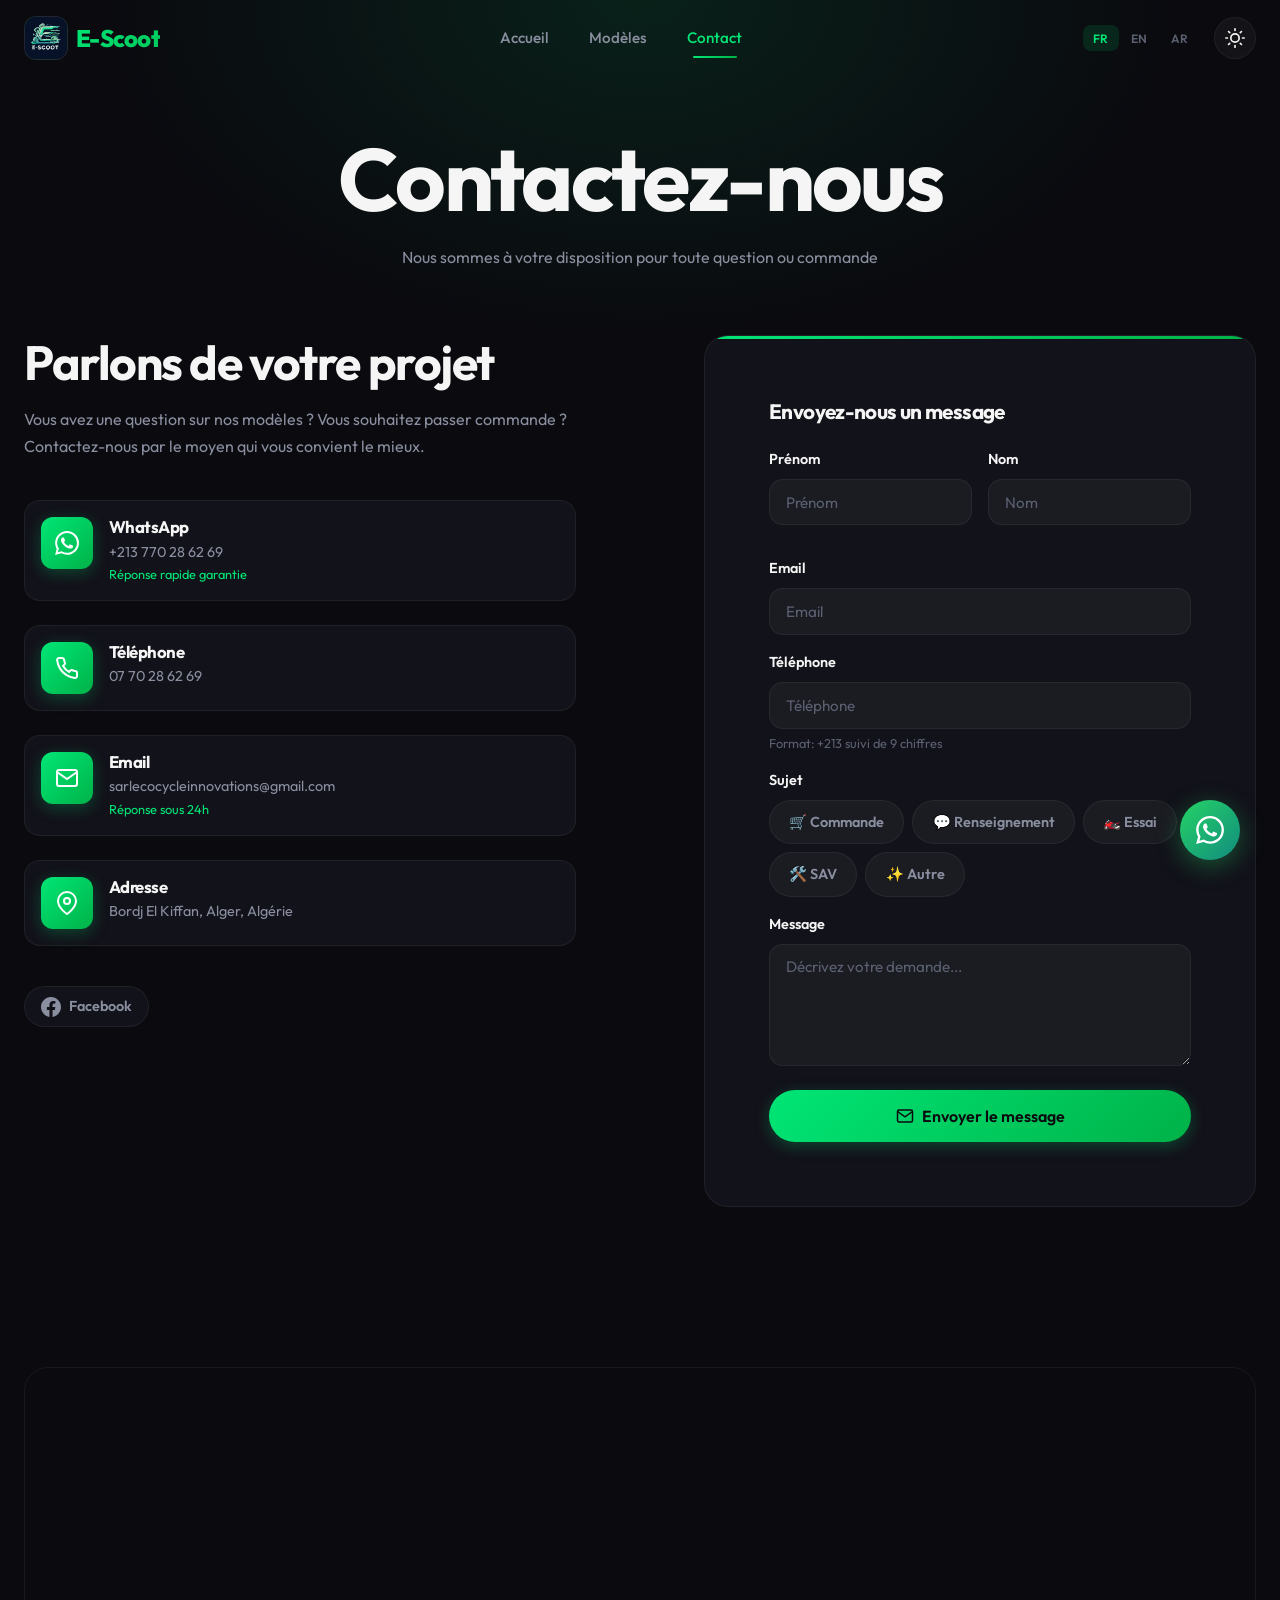
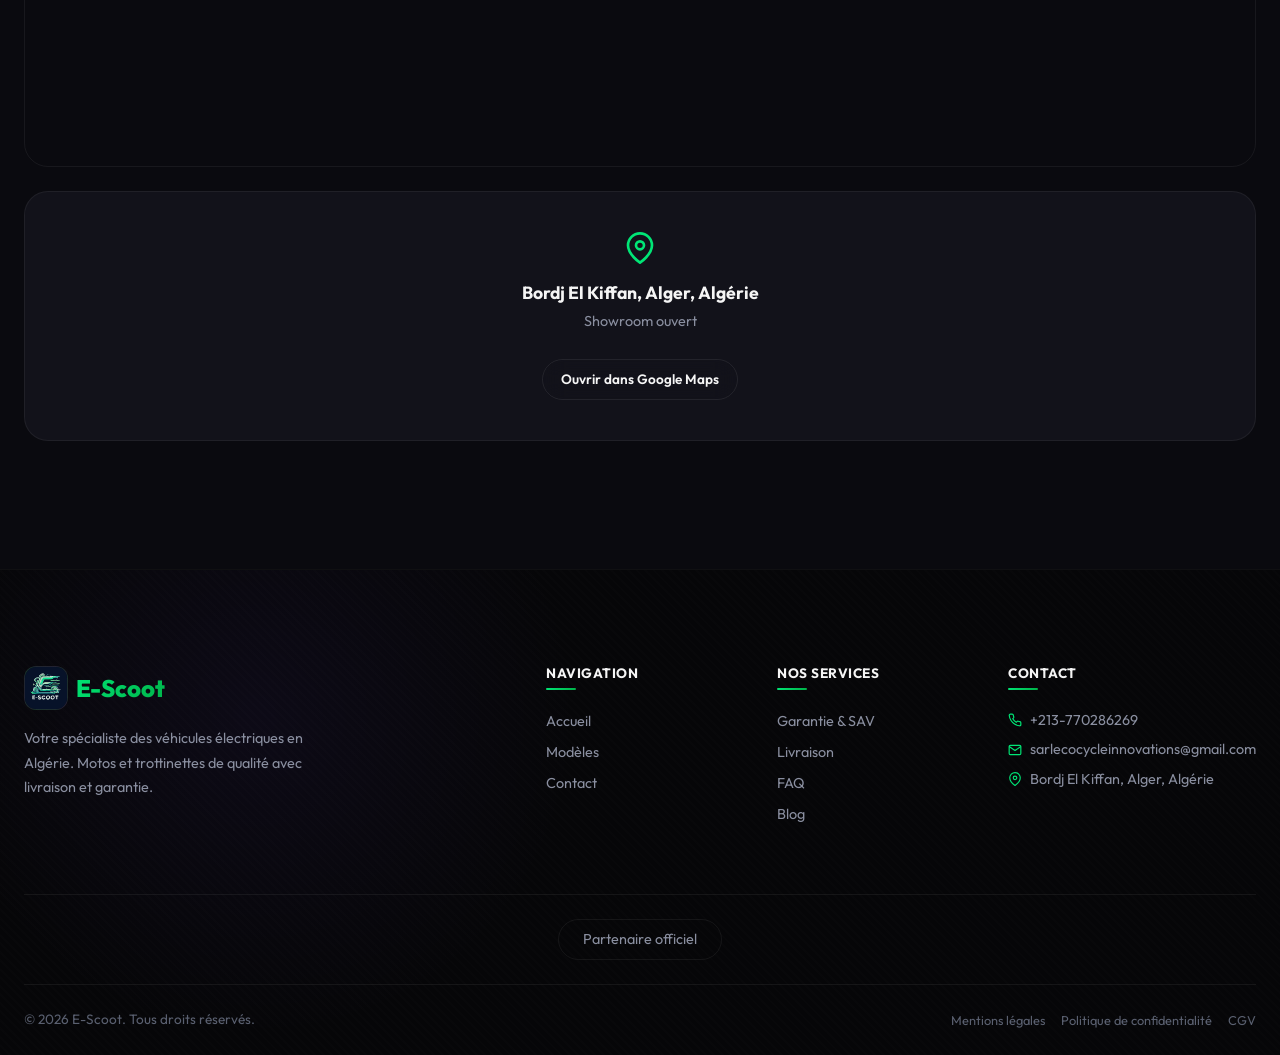
==== commit 8c24c6fd: "feat: Replace logo icon with SVG image for improved branding and accessibility" ====
--- a/contact.html
+++ b/contact.html
@@ -242,7 +242,9 @@
       <div class="footer-top">
         <div class="footer-brand">
           <div class="footer-logo">
-            <div class="logo-icon" style="width:40px;height:40px;font-size:1.1rem;">⚡</div>
+            <a href="index.html" class="logo" aria-label="E-Scoot Accueil">
+              <img src="assets/images/logo.svg" alt="E-Scoot" class="logo-svg">
+            </a>
             <span>E-Scoot</span>
           </div>
           <p class="footer-desc" data-i18n="foot.desc">Votre spécialiste des véhicules électriques en Algérie. Motos et
--- a/css/styles.css
+++ b/css/styles.css
@@ -3271,9 +3271,8 @@
   }
 
   .back-to-top {
-    right: var(--space-lg);
-    width: 44px;
-    height: 44px;
+    left: var(--space-lg);
+    right: auto;
   }
 
   [dir="rtl"] .back-to-top {
@@ -3295,6 +3294,10 @@
     padding: 0.7rem 1rem;
     font-size: 0.85rem;
   }
+
+  .logo span {
+    display: none;
+  }
 }
 
 /* Petit mobile */
@@ -3351,6 +3354,12 @@
   .subject-selector {
     justify-content: center;
   }
+
+  .cta-stats {
+    flex-direction: column;
+    align-items: center;
+    gap: 1rem;
+  }
 }
 
 /* Tres petit ecran */
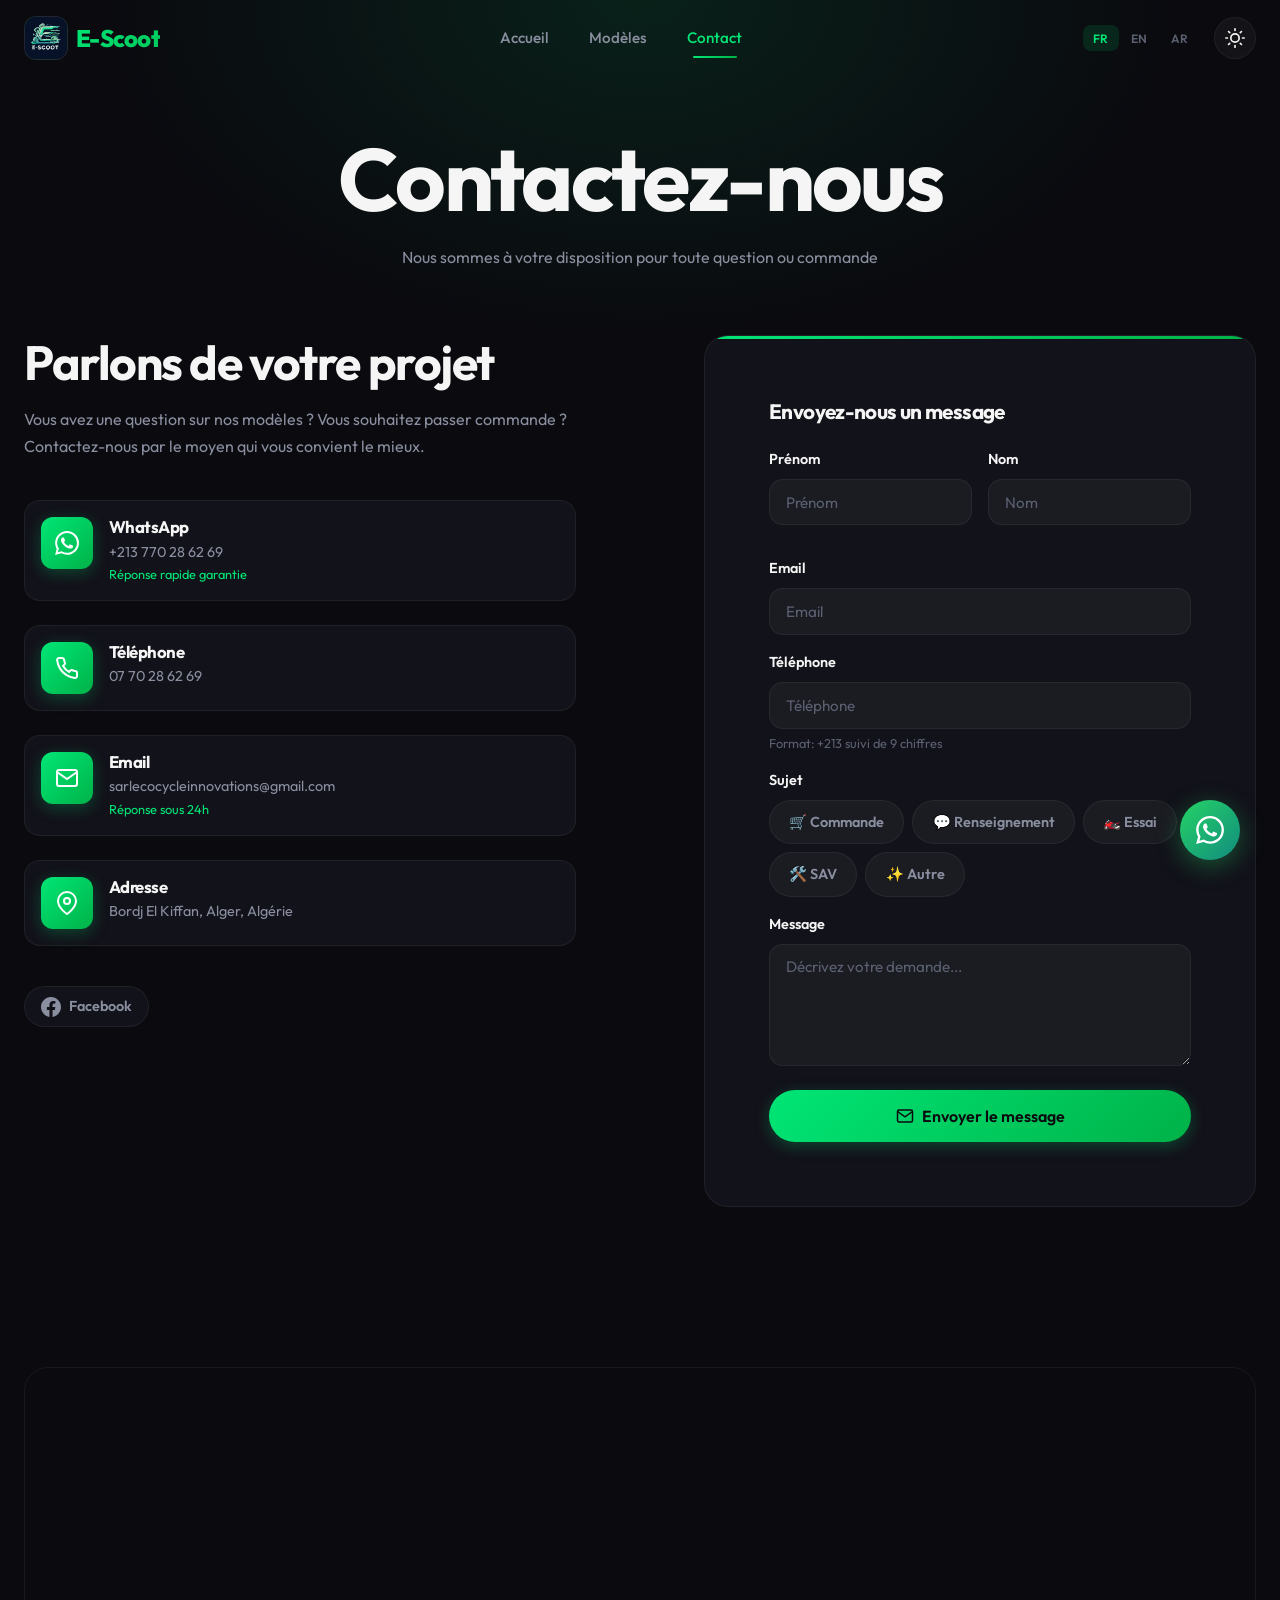
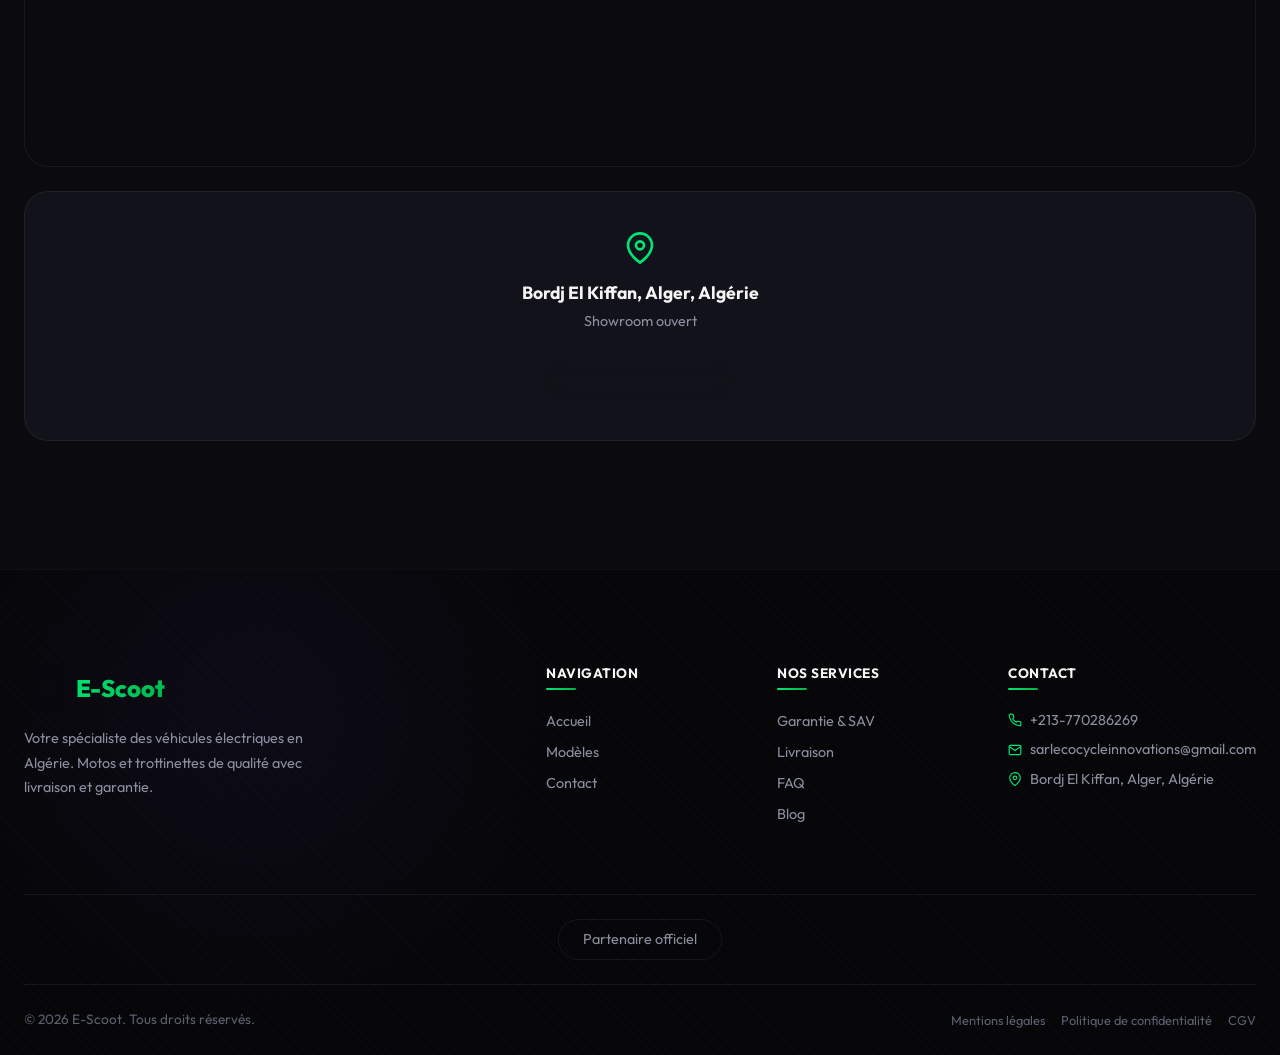
==== commit 90841c24: "feat: Update contact page map and links; enhance filtering on language change; improve translation f" ====
--- a/contact.html
+++ b/contact.html
@@ -219,8 +219,9 @@
     <div class="container">
       <div class="map-container">
         <iframe
-          src="https://www.google.com/maps/embed?pb=!1m18!1m12!1m3!1d102478.60587389039!2d3.1608189!3d36.6751743!2m3!1f0!2f0!3f0!3m2!1i1024!2i768!4f13.1!3m3!1m2!1s0x0%3A0x0!2zMzbCsDQwJzMwLjYiTiAzwrAxMCcxOS4wIkU!5e0!3m2!1sfr!2sdz!4v1"
-          loading="lazy" referrerpolicy="no-referrer-when-downgrade" allowfullscreen></iframe>
+          src="https://www.google.com/maps/embed?pb=!1m18!1m12!1m3!1d2488.702665490783!2d3.2329554!3d36.765925599999996!2m3!1f0!2f0!3f0!3m2!1i1024!2i768!4f13.1!3m3!1m2!1s0x8038b7135daa5f31%3A0xe1da2e0a03da92d5!2sECOCYCLEINNOVATIONS!5e1!3m2!1sfr!2sdz!4v1777029436387!5m2!1sfr!2sdz"
+          width="600" height="450" style="border:0;" allowfullscreen="" loading="lazy"
+          referrerpolicy="no-referrer-when-downgrade"></iframe>
       </div>
       <div class="map-info">
         <svg width="32" height="32" viewBox="0 0 24 24" fill="none" stroke="var(--primary)" stroke-width="2">
@@ -230,7 +231,7 @@
         <p data-i18n="contact.method.addr.val">Bordj El Kiffan, Alger, Algérie</p>
         <span data-i18n="contact.map.open">Showroom ouvert</span>
         <br><br>
-        <a href="https://maps.google.com/maps?q=Bordj+El+Kiffan,+Alger" target="_blank" rel="noopener noreferrer"
+        <a href="https://maps.app.goo.gl/t59S5ix5UTtQUraT9?g_st=iw" target="_blank" rel="noopener noreferrer"
           class="btn btn-secondary btn-sm" data-i18n="contact.map.btn">Ouvrir dans Google Maps</a>
       </div>
     </div>
--- a/css/styles.css
+++ b/css/styles.css
@@ -1450,6 +1450,90 @@
   font-weight: 600;
   color: var(--text-secondary);
   white-space: nowrap;
+  background: var(--bg-input);
+  padding: 0.5rem 1rem;
+  border-radius: var(--radius-full);
+  line-height: 1.4;
+  transition: background 0.3s;
+}
+
+/* ===========================================
+   FILTERS – SELECTS MODERNISÉS + OPTIONS VISIBLES
+   =========================================== */
+
+/* ===========================================
+   FILTERS – SELECTS VERSION LUXE
+   =========================================== */
+
+.filter-select {
+  position: relative;
+  padding: 0.8rem 3.5rem 0.8rem 1.5rem;
+  background: rgba(255, 255, 255, 0.04);
+  /* fond glass plus transparent */
+  backdrop-filter: blur(12px);
+  /* effet verre */
+  -webkit-backdrop-filter: blur(12px);
+  border: 1.5px solid rgba(255, 255, 255, 0.08);
+  border-radius: 100px;
+  /* forme pilule parfaite */
+  font-size: 0.9rem;
+  font-weight: 600;
+  /* un peu plus gras */
+  color: var(--text-primary);
+  appearance: none;
+  -webkit-appearance: none;
+  /* chevron moderne et plus épais */
+  background-image: url("data:image/svg+xml,%3Csvg xmlns='http://www.w3.org/2000/svg' width='20' height='20' viewBox='0 0 24 24' fill='none' stroke='%2300E676' stroke-width='2.8' stroke-linecap='round' stroke-linejoin='round'%3E%3Cpolyline points='6 9 12 15 18 9'/%3E%3C/svg%3E");
+  background-repeat: no-repeat;
+  background-position: right 1.2rem center;
+  background-size: 1.2rem;
+  cursor: pointer;
+  min-width: 200px;
+  transition: all 0.4s cubic-bezier(0.25, 0.8, 0.25, 1.2);
+  box-shadow: 0 4px 12px rgba(0, 0, 0, 0.1);
+}
+
+/* Au survol : léger lift + glow */
+.filter-select:hover {
+  border-color: var(--primary);
+  background: rgba(0, 230, 118, 0.08);
+  box-shadow: 0 0 0 4px rgba(0, 230, 118, 0.1),
+    0 8px 20px rgba(0, 230, 118, 0.15);
+  transform: translateY(-2px);
+  background-position: right 1rem center;
+  /* petit déplacement du chevron */
+}
+
+/* Focus : anneau lumineux intense */
+.filter-select:focus {
+  outline: none;
+  border-color: var(--primary);
+  background: rgba(0, 230, 118, 0.1);
+  box-shadow: 0 0 0 6px rgba(0, 230, 118, 0.25),
+    0 0 30px rgba(0, 230, 118, 0.3);
+  transform: translateY(-1px);
+}
+
+/* Options modernes (liste déroulante) */
+.filter-select option {
+  background: var(--bg-card-solid);
+  color: var(--text-primary);
+  padding: 0.7rem 1.2rem;
+  font-size: 0.9rem;
+  font-weight: 500;
+  border-bottom: 1px solid var(--border);
+}
+
+/* Option survolée (pour certains navigateurs) */
+.filter-select option:hover {
+  background: rgba(0, 230, 118, 0.15);
+  color: var(--primary);
+}
+
+/* RTL */
+[dir="rtl"] .filter-select {
+  background-position: left 1.2rem center;
+  padding: 0.8rem 1.5rem 0.8rem 3.5rem;
 }
 
 .filter-tags {
@@ -2005,6 +2089,68 @@
 
 .tab-panel-v2.active {
   display: block;
+}
+
+/* Wrapper pour le défilement des onglets */
+.tabs-scroll-wrapper {
+  display: flex;
+  gap: var(--space-xs);
+  overflow-x: auto;
+  scroll-behavior: smooth;
+  -webkit-overflow-scrolling: touch;
+  scrollbar-width: none;
+  /* Firefox */
+  -ms-overflow-style: none;
+  /* IE/Edge */
+  padding: 0 2px;
+  /* évite de couper le box-shadow */
+}
+
+.tabs-scroll-wrapper::-webkit-scrollbar {
+  display: none;
+  /* Chrome/Safari */
+}
+
+/* Flèches de navigation (cachées par défaut sur desktop) */
+.tab-nav-arrow {
+  display: none;
+  /* masqué sur grand écran */
+  align-items: center;
+  justify-content: center;
+  width: 36px;
+  height: 36px;
+  border-radius: var(--radius-full);
+  background: var(--bg-card-solid);
+  border: 1px solid var(--border);
+  color: var(--text-secondary);
+  flex-shrink: 0;
+  cursor: pointer;
+  transition: all var(--transition-fast);
+  z-index: 2;
+}
+
+.tab-nav-arrow:hover {
+  background: var(--primary);
+  color: white;
+  border-color: var(--primary);
+}
+
+.tab-nav-arrow:disabled {
+  opacity: 0.3;
+  pointer-events: none;
+}
+
+/* Affichage des flèches uniquement sur mobile */
+@media (max-width: 768px) {
+  .tab-nav-arrow {
+    display: flex;
+  }
+
+  .tabs-nav-v2 {
+    display: flex;
+    align-items: center;
+    gap: var(--space-sm);
+  }
 }
 
 /* Specs table */
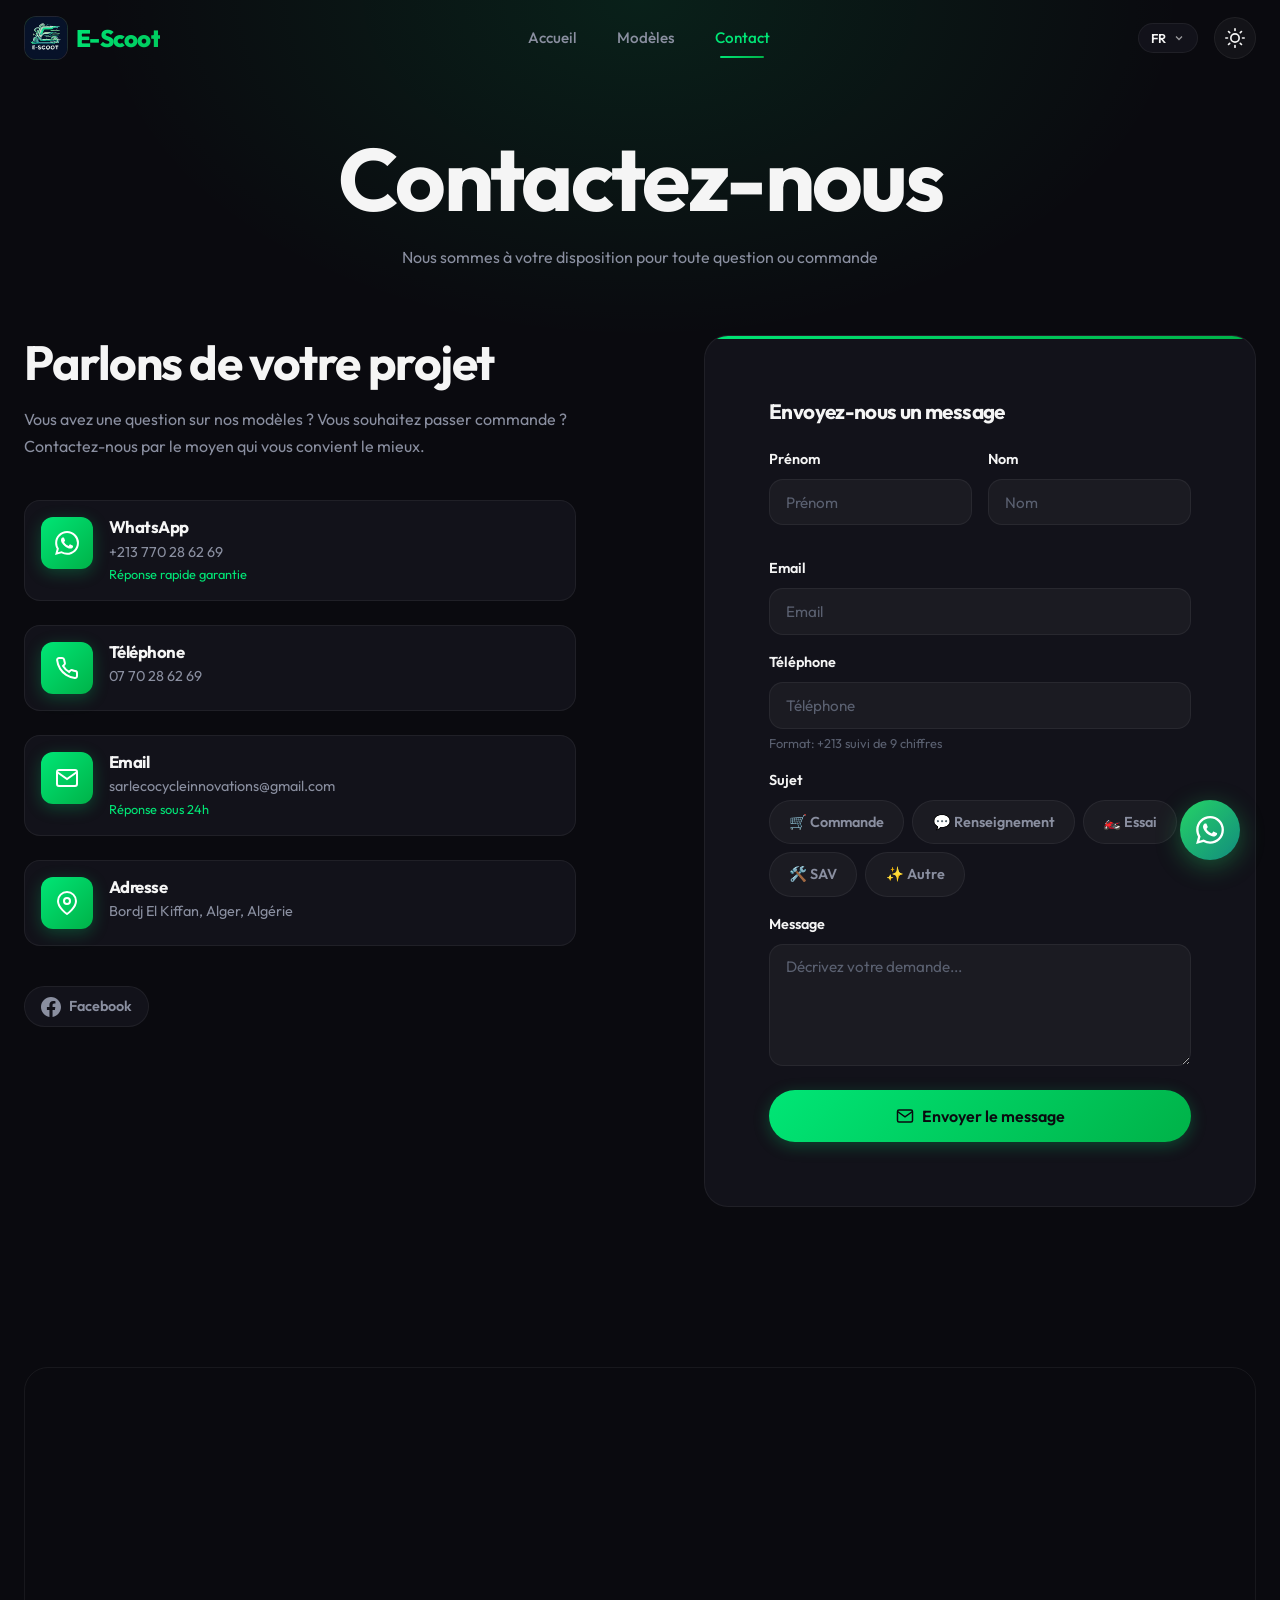
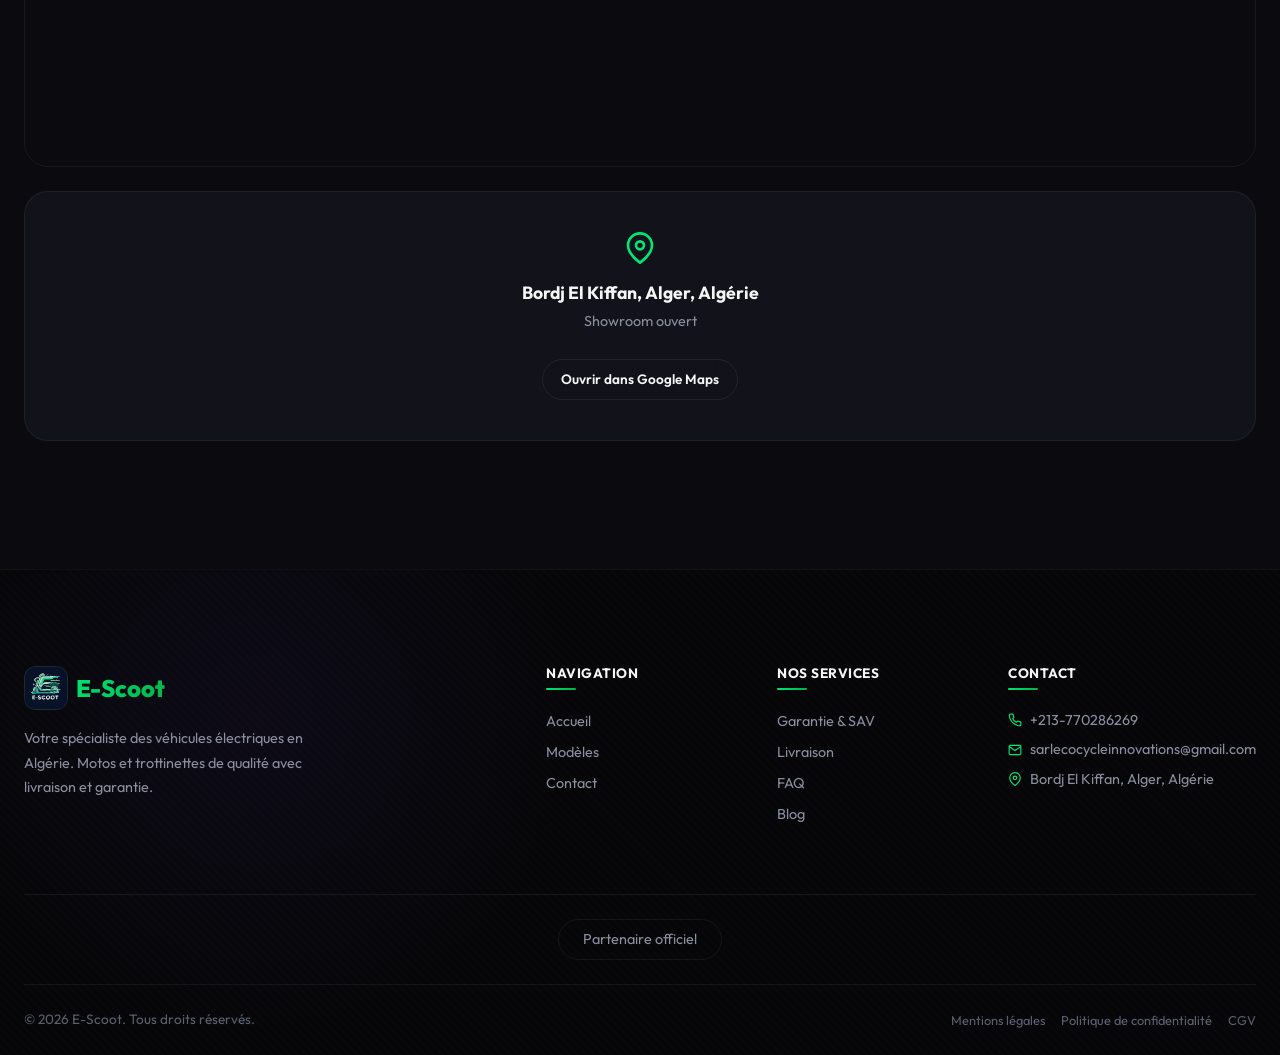
==== commit 3a18f0e9: "feat: Revamp language switcher with dropdown menu and accessibility improvements" ====
--- a/contact.html
+++ b/contact.html
@@ -35,9 +35,39 @@
 
       <div class="nav-actions">
         <div class="lang-switcher" id="langSwitcher">
-          <button class="lang-btn active" data-lang="fr" aria-label="Français">FR</button>
-          <button class="lang-btn" data-lang="en" aria-label="English">EN</button>
-          <button class="lang-btn" data-lang="ar" aria-label="العربية">AR</button>
+          <button class="lang-trigger" id="langTrigger" aria-haspopup="listbox" aria-expanded="false">
+            <span class="lang-current">FR</span>
+            <svg class="lang-chevron" width="12" height="12" viewBox="0 0 24 24" fill="none" stroke="currentColor"
+              stroke-width="2.5">
+              <path d="M6 9l6 6 6-6" />
+            </svg>
+          </button>
+          <div class="lang-dropdown" role="listbox" aria-label="Choisir la langue">
+            <button class="lang-option active" data-lang="fr" data-flag="🇫🇷" data-label="FR" role="option"
+              aria-selected="true">
+              <span class="lang-option-name">Français</span>
+              <svg class="lang-check" width="14" height="14" viewBox="0 0 24 24" fill="none" stroke="currentColor"
+                stroke-width="2.5">
+                <path d="M20 6L9 17l-5-5" />
+              </svg>
+            </button>
+            <button class="lang-option" data-lang="en" data-flag="🇬🇧" data-label="EN" role="option"
+              aria-selected="false">
+              <span class="lang-option-name">English</span>
+              <svg class="lang-check" width="14" height="14" viewBox="0 0 24 24" fill="none" stroke="currentColor"
+                stroke-width="2.5">
+                <path d="M20 6L9 17l-5-5" />
+              </svg>
+            </button>
+            <button class="lang-option" data-lang="ar" data-flag="🇩🇿" data-label="AR" role="option"
+              aria-selected="false">
+              <span class="lang-option-name">العربية</span>
+              <svg class="lang-check" width="14" height="14" viewBox="0 0 24 24" fill="none" stroke="currentColor"
+                stroke-width="2.5">
+                <path d="M20 6L9 17l-5-5" />
+              </svg>
+            </button>
+          </div>
         </div>
 
         <button id="themeToggle" aria-label="Basculer le thème">
--- a/css/styles.css
+++ b/css/styles.css
@@ -630,6 +630,127 @@
   gap: var(--space-sm);
 }
 
+/* =============================================
+   LANGUAGE SWITCHER — DROPDOWN MODERNE
+   ============================================= */
+
+.lang-switcher {
+  position: relative;
+}
+
+.lang-trigger {
+  display: flex;
+  align-items: center;
+  gap: 0.4rem;
+  padding: 0.4rem 0.75rem;
+  border: 1px solid var(--border);
+  border-radius: 999px;
+  background: var(--bg-secondary);
+  color: var(--text-primary);
+  font-size: 0.8rem;
+  font-weight: 600;
+  cursor: pointer;
+  transition: all 0.2s ease;
+  white-space: nowrap;
+}
+
+.lang-trigger:hover {
+  border-color: var(--primary);
+  background: color-mix(in srgb, var(--primary) 8%, transparent);
+}
+
+.lang-flag {
+  font-size: 1rem;
+  line-height: 1;
+}
+
+.lang-current {
+  letter-spacing: 0.04em;
+}
+
+.lang-chevron {
+  transition: transform 0.25s ease;
+  opacity: 0.6;
+}
+
+.lang-switcher.open .lang-chevron {
+  transform: rotate(180deg);
+}
+
+/* Dropdown */
+.lang-dropdown {
+  position: absolute;
+  top: calc(100% + 8px);
+  right: 0;
+  min-width: 160px;
+  background: var(--bg-card, var(--bg-secondary));
+  border: 1px solid var(--border);
+  border-radius: 14px;
+  padding: 0.4rem;
+  box-shadow: 0 8px 32px rgba(0, 0, 0, 0.2), 0 2px 8px rgba(0, 0, 0, 0.1);
+  backdrop-filter: blur(16px);
+  -webkit-backdrop-filter: blur(16px);
+  opacity: 0;
+  transform: translateY(-6px) scale(0.97);
+  pointer-events: none;
+  transition: opacity 0.2s ease, transform 0.2s ease;
+  z-index: 1000;
+}
+
+.lang-switcher.open .lang-dropdown {
+  opacity: 1;
+  transform: translateY(0) scale(1);
+  pointer-events: all;
+}
+
+/* Options */
+.lang-option {
+  display: flex;
+  align-items: center;
+  gap: 0.6rem;
+  width: 100%;
+  padding: 0.55rem 0.75rem;
+  border: none;
+  border-radius: 10px;
+  background: transparent;
+  color: var(--text-secondary);
+  font-size: 0.875rem;
+  font-weight: 500;
+  cursor: pointer;
+  transition: all 0.15s ease;
+  text-align: left;
+}
+
+.lang-option:hover {
+  background: color-mix(in srgb, var(--primary) 10%, transparent);
+  color: var(--text-primary);
+}
+
+.lang-option.active {
+  color: var(--primary);
+  background: color-mix(in srgb, var(--primary) 10%, transparent);
+  font-weight: 700;
+}
+
+.lang-option-flag {
+  font-size: 1.1rem;
+  line-height: 1;
+}
+
+.lang-option-name {
+  flex: 1;
+}
+
+.lang-check {
+  opacity: 0;
+  color: var(--primary);
+  transition: opacity 0.15s ease;
+}
+
+.lang-option.active .lang-check {
+  opacity: 1;
+}
+
 /* Language Switcher */
 .lang-switcher {
   display: flex;
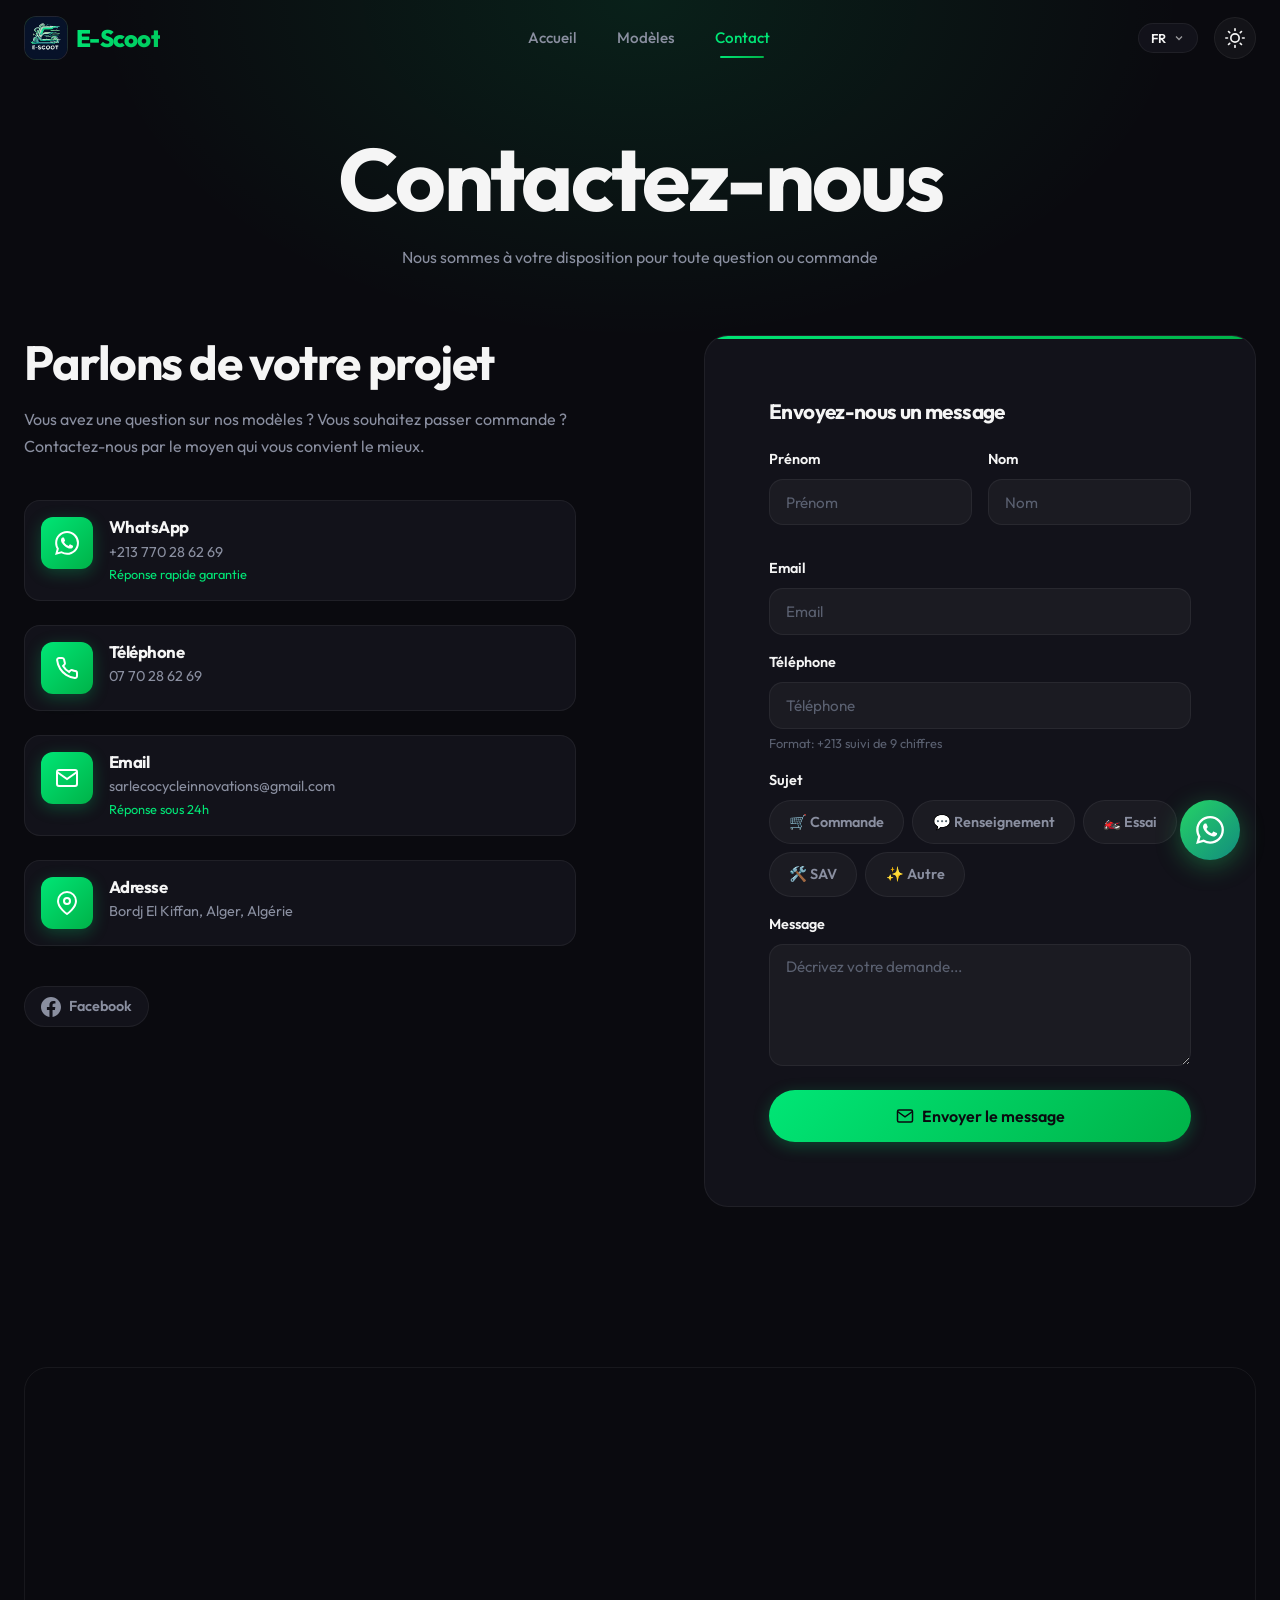
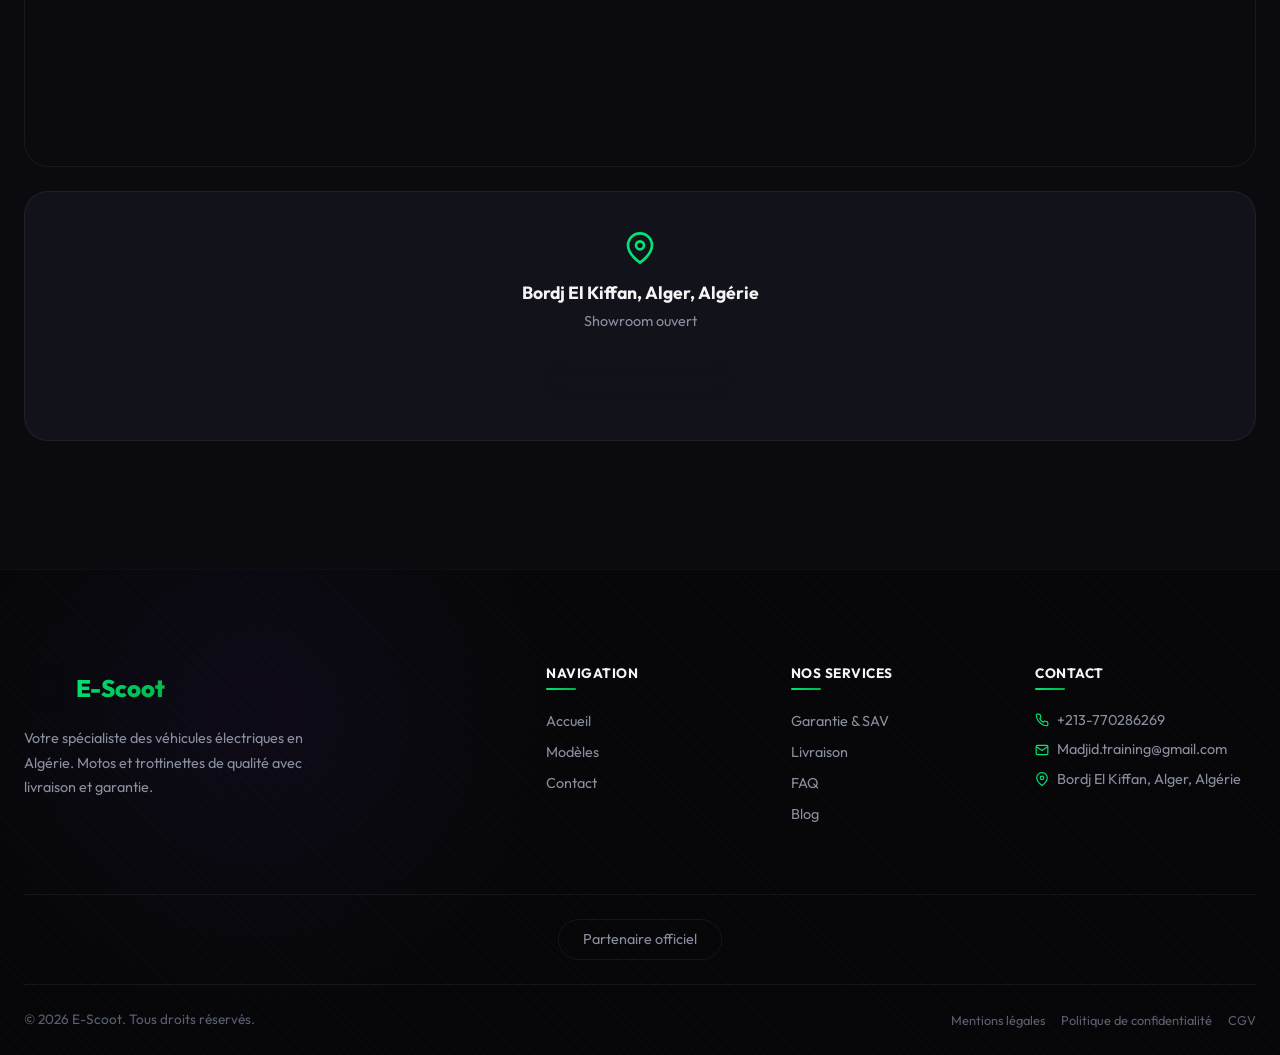
==== commit 5b8bc1e7: "feat: Update contact email address across multiple pages" ====
--- a/contact.html
+++ b/contact.html
@@ -145,7 +145,7 @@
             </div>
             <div class="contact-method-text">
               <h3 data-i18n="contact.method.email">Email</h3>
-              <p data-i18n="contact.method.email.val">sarlecocycleinnovations@gmail.com</p>
+              <p data-i18n="contact.method.email.val">Madjid.training@gmail.com</p>
               <p class="note" data-i18n="contact.method.email.note">Réponse sous 24h</p>
             </div>
           </div>
@@ -310,7 +310,7 @@
                   <path d="M4 4h16c1.1 0 2 .9 2 2v12c0 1.1-.9 2-2 2H4c-1.1 0-2-.9-2-2V6c0-1.1.9-2 2-2z" />
                   <polyline points="22,6 12,13 2,6" />
                 </svg>
-                sarlecocycleinnovations@gmail.com
+                Madjid.training@gmail.com
               </li>
               <li>
                 <svg viewBox="0 0 24 24" fill="none" stroke="currentColor" stroke-width="2">
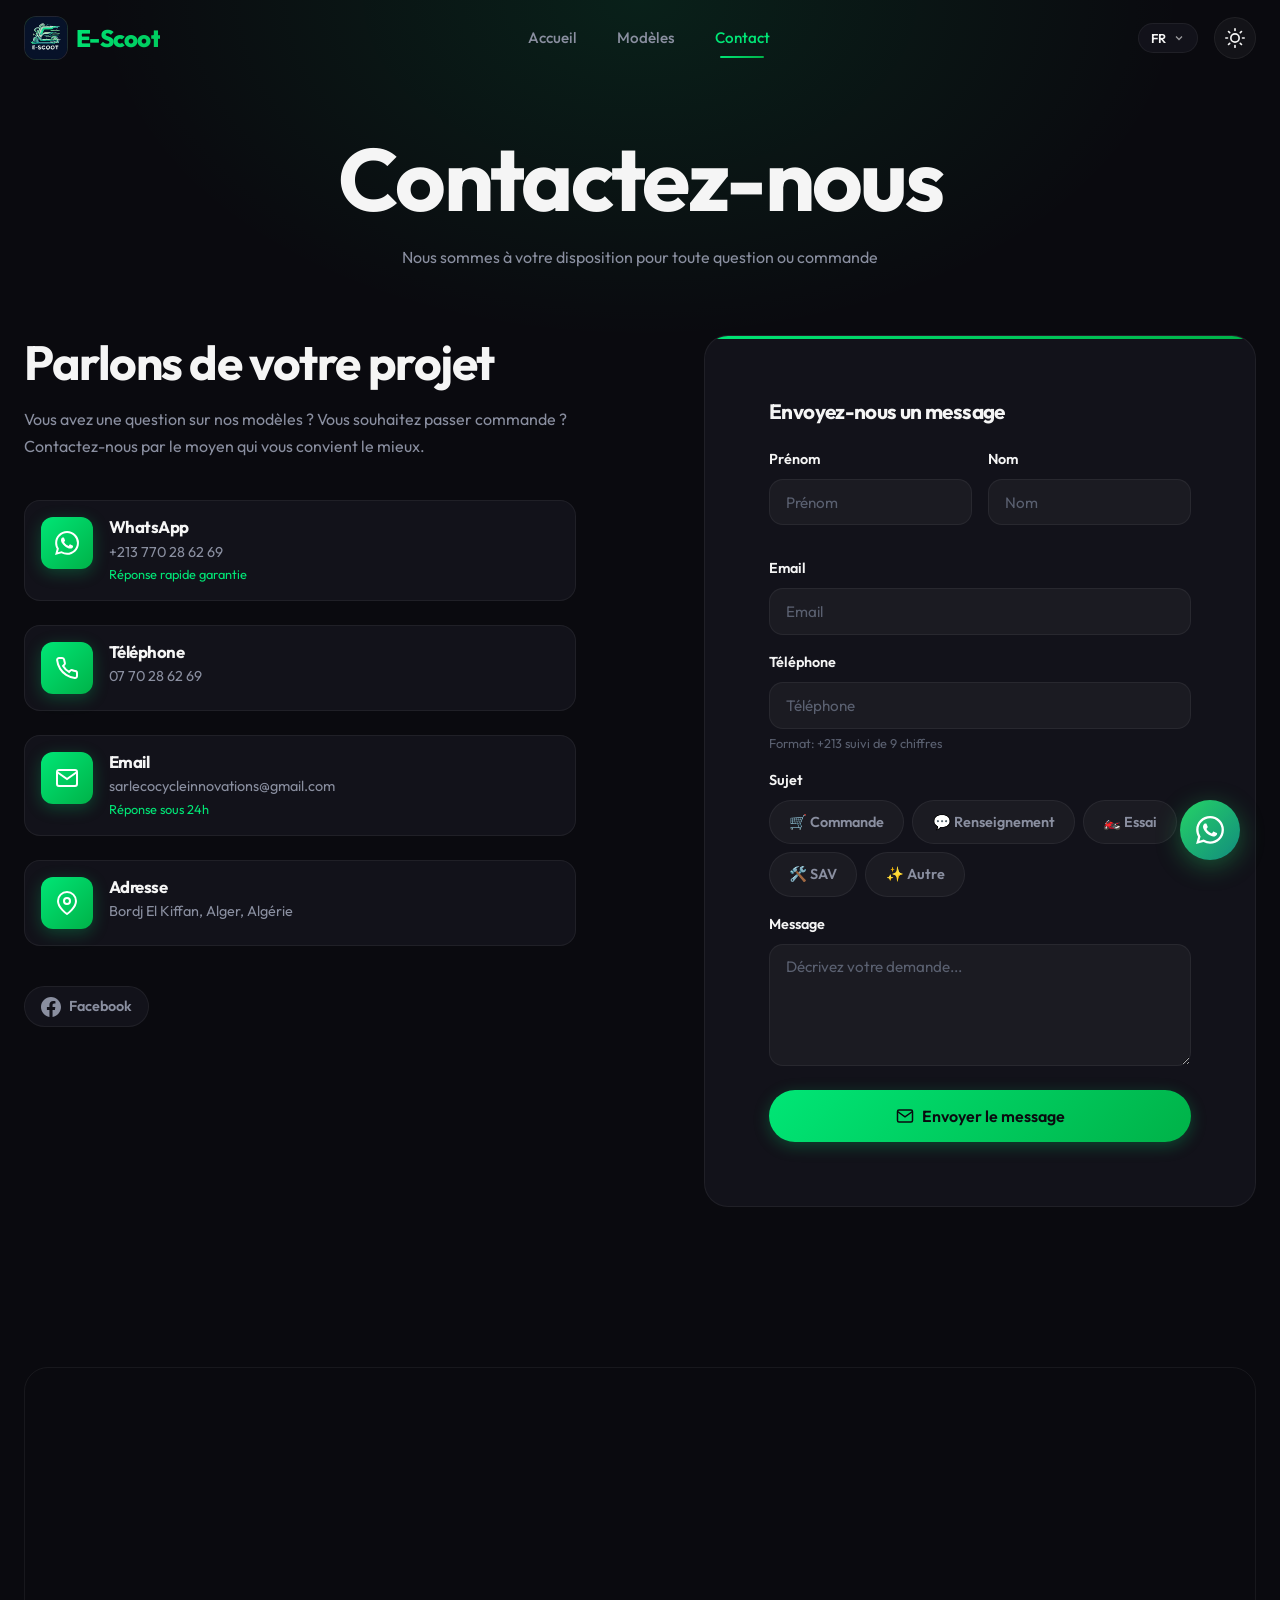
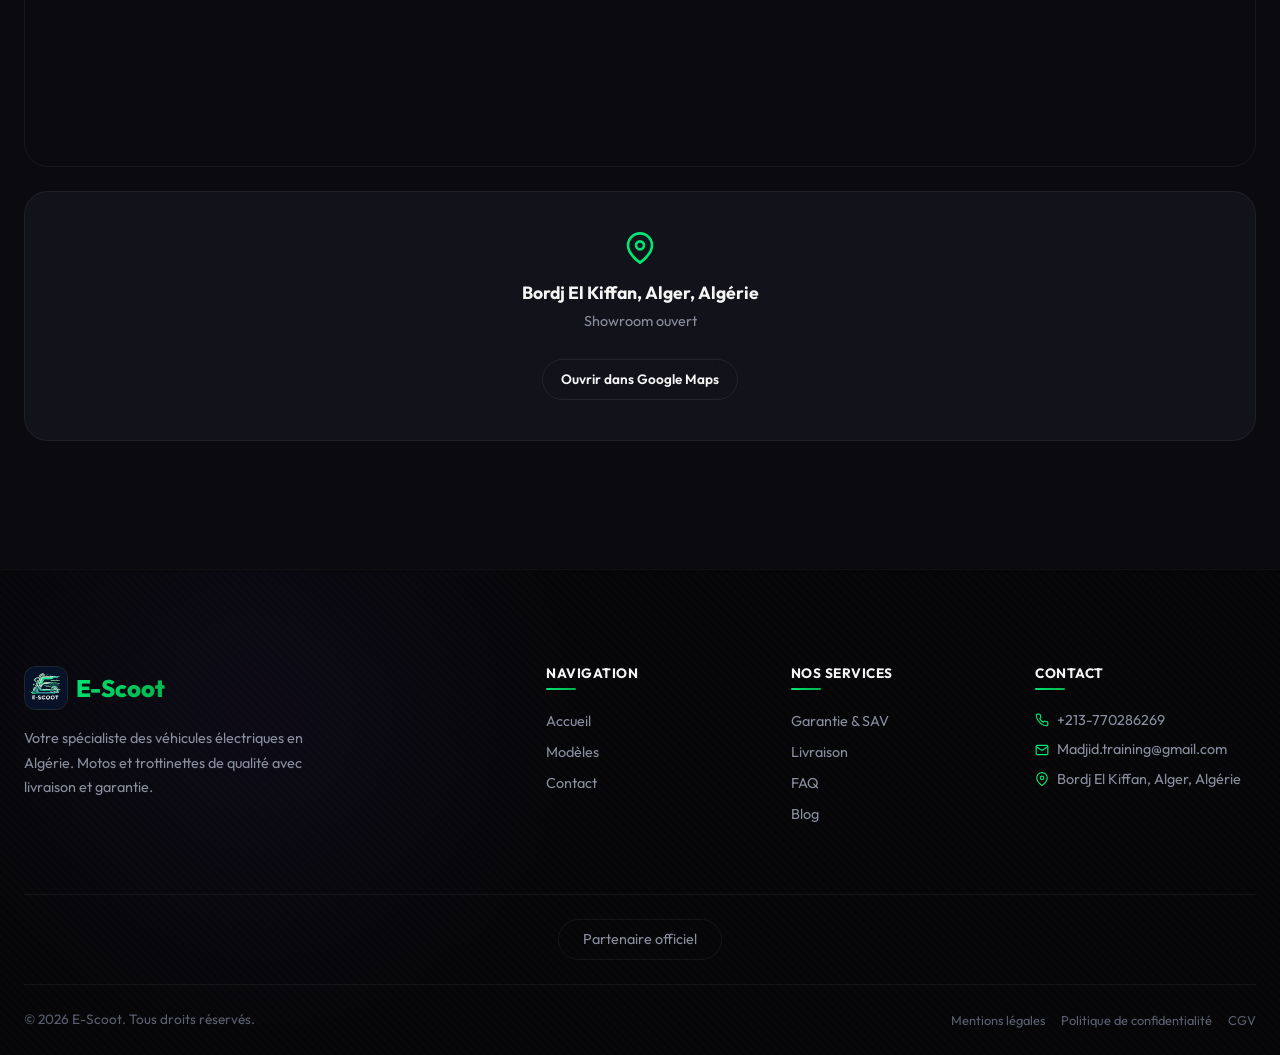
==== commit 2f830a0a: "refactor: Clean up HTML content and remove unnecessary text across multiple files" ====
--- a/contact.html
+++ b/contact.html
@@ -28,9 +28,9 @@
       </a>
 
       <div class="nav-links" id="navLinks">
-        <a href="index.html" data-i18n="nav.home">Accueil</a>
-        <a href="modeles.html" data-i18n="nav.models">Modèles</a>
-        <a href="contact.html" class="active" data-i18n="nav.contact">Contact</a>
+        <a href="index.html" data-i18n="nav.home"></a>
+        <a href="modeles.html" data-i18n="nav.models"></a>
+        <a href="contact.html" class="active" data-i18n="nav.contact"></a>
       </div>
 
       <div class="nav-actions">
@@ -90,7 +90,7 @@
   <header class="contact-header">
     <div class="container">
       <h1><span data-i18n="contact.title"></span></h1>
-      <p data-i18n="contact.subtitle">Nous sommes à votre disposition pour toute question ou commande</p>
+      <p data-i18n="contact.subtitle"></p>
     </div>
   </header>
 
@@ -100,11 +100,8 @@
       <div class="contact-grid">
         <!-- Colonne gauche : coordonnees -->
         <div class="contact-info reveal">
-          <h2 data-i18n="contact.info.title">Parlons de votre projet</h2>
-          <p data-i18n="contact.info.desc">
-            Vous avez une question sur nos modèles ? Vous souhaitez passer commande ? Contactez-nous par le moyen qui
-            vous convient le mieux.
-          </p>
+          <h2 data-i18n="contact.info.title"></h2>
+          <p data-i18n="contact.info.desc"></p>
 
           <!-- WhatsApp -->
           <div class="contact-method">
@@ -115,9 +112,9 @@
               </svg>
             </div>
             <div class="contact-method-text">
-              <h3 data-i18n="contact.method.wa">WhatsApp</h3>
-              <p data-i18n="contact.method.wa.val">+213 770 28 62 69</p>
-              <p class="note" data-i18n="contact.method.wa.note">Réponse rapide garantie</p>
+              <h3 data-i18n="contact.method.wa"></h3>
+              <p data-i18n="contact.method.wa.val"></p>
+              <p class="note" data-i18n="contact.method.wa.note"></p>
             </div>
           </div>
 
@@ -130,8 +127,8 @@
               </svg>
             </div>
             <div class="contact-method-text">
-              <h3 data-i18n="contact.method.tel">Téléphone</h3>
-              <p data-i18n="contact.method.tel.val">07 70 28 62 69</p>
+              <h3 data-i18n="contact.method.tel"></h3>
+              <p data-i18n="contact.method.tel.val"></p>
             </div>
           </div>
 
@@ -144,9 +141,9 @@
               </svg>
             </div>
             <div class="contact-method-text">
-              <h3 data-i18n="contact.method.email">Email</h3>
-              <p data-i18n="contact.method.email.val">Madjid.training@gmail.com</p>
-              <p class="note" data-i18n="contact.method.email.note">Réponse sous 24h</p>
+              <h3 data-i18n="contact.method.email"></h3>
+              <p data-i18n="contact.method.email.val"></p>
+              <p class="note" data-i18n="contact.method.email.note"></p>
             </div>
           </div>
 
@@ -159,8 +156,8 @@
               </svg>
             </div>
             <div class="contact-method-text">
-              <h3 data-i18n="contact.method.addr">Adresse</h3>
-              <p data-i18n="contact.method.addr.val">Bordj El Kiffan, Alger, Algérie</p>
+              <h3 data-i18n="contact.method.addr"></h3>
+              <p data-i18n="contact.method.addr.val"></p>
             </div>
           </div>
 
@@ -170,13 +167,13 @@
               <path
                 d="M24 12.073c0-6.627-5.373-12-12-12s-12 5.373-12 12c0 5.99 4.388 10.954 10.125 11.854v-8.385H7.078v-3.47h3.047V9.43c0-3.007 1.792-4.669 4.533-4.669 1.312 0 2.686.235 2.686.235v2.953H15.83c-1.491 0-1.956.925-1.956 1.874v2.25h3.328l-.532 3.47h-2.796v8.385C19.612 23.027 24 18.062 24 12.073z" />
             </svg>
-            <span data-i18n="contact.social.fb">Facebook</span>
+            <span data-i18n="contact.social.fb"></span>
           </a>
         </div>
 
         <!-- Colonne droite : formulaire -->
         <div class="contact-form-wrapper reveal reveal-delay-1">
-          <h3 data-i18n="contact.form.title">Envoyez-nous un message</h3>
+          <h3 data-i18n="contact.form.title"></h3>
 
           <form id="contactForm">
             <div class="form-row">
@@ -199,29 +196,29 @@
             </div>
 
             <div class="form-group">
-              <label for="phone" data-i18n="contact.form.phone">Téléphone</label>
+              <label for="phone" data-i18n="contact.form.phone"></label>
               <input type="tel" id="phone" name="phone" data-i18n-placeholder="contact.form.phone"
                 placeholder="+213 XXX XX XX XX">
-              <p class="hint" data-i18n="contact.form.phone.hint">Format: +213 suivi de 9 chiffres</p>
+              <p class="hint" data-i18n="contact.form.phone.hint"></p>
             </div>
 
             <div class="form-group">
               <label data-i18n="contact.form.subject">Sujet <span class="required">*</span></label>
               <div class="subject-selector">
                 <input type="radio" name="subject" id="sub-order" value="Commande" required>
-                <label for="sub-order" data-i18n="contact.form.sub.order">🛒 Commande</label>
+                <label for="sub-order" data-i18n="contact.form.sub.order"></label>
 
                 <input type="radio" name="subject" id="sub-info" value="Renseignement">
-                <label for="sub-info" data-i18n="contact.form.sub.info">💬 Renseignement</label>
+                <label for="sub-info" data-i18n="contact.form.sub.info"></label>
 
                 <input type="radio" name="subject" id="sub-test" value="Essai">
-                <label for="sub-test" data-i18n="contact.form.sub.test">🏍️ Essai</label>
+                <label for="sub-test" data-i18n="contact.form.sub.test"></label>
 
                 <input type="radio" name="subject" id="sub-sav" value="SAV">
-                <label for="sub-sav" data-i18n="contact.form.sub.sav">🛠️ SAV</label>
+                <label for="sub-sav" data-i18n="contact.form.sub.sav"></label>
 
                 <input type="radio" name="subject" id="sub-other" value="Autre">
-                <label for="sub-other" data-i18n="contact.form.sub.other">✨ Autre</label>
+                <label for="sub-other" data-i18n="contact.form.sub.other"></label>
               </div>
             </div>
 
@@ -236,7 +233,7 @@
                 <path d="M4 4h16c1.1 0 2 .9 2 2v12c0 1.1-.9 2-2 2H4c-1.1 0-2-.9-2-2V6c0-1.1.9-2 2-2z" />
                 <polyline points="22,6 12,13 2,6" />
               </svg>
-              <span data-i18n="contact.form.submit">Envoyer le message</span>
+              <span data-i18n="contact.form.submit"></span>
             </button>
           </form>
         </div>
@@ -258,11 +255,11 @@
           <path d="M21 10c0 7-9 13-9 13s-9-6-9-13a9 9 0 0 1 18 0z" />
           <circle cx="12" cy="10" r="3" />
         </svg>
-        <p data-i18n="contact.method.addr.val">Bordj El Kiffan, Alger, Algérie</p>
-        <span data-i18n="contact.map.open">Showroom ouvert</span>
+        <p data-i18n="contact.method.addr.val"></p>
+        <span data-i18n="contact.map.open"></span>
         <br><br>
         <a href="https://maps.app.goo.gl/t59S5ix5UTtQUraT9?g_st=iw" target="_blank" rel="noopener noreferrer"
-          class="btn btn-secondary btn-sm" data-i18n="contact.map.btn">Ouvrir dans Google Maps</a>
+          class="btn btn-secondary btn-sm" data-i18n="contact.map.btn"></a>
       </div>
     </div>
   </section>
@@ -278,25 +275,24 @@
             </a>
             <span>E-Scoot</span>
           </div>
-          <p class="footer-desc" data-i18n="foot.desc">Votre spécialiste des véhicules électriques en Algérie. Motos et
-            trottinettes de qualité avec livraison et garantie.</p>
+          <p class="footer-desc" data-i18n="foot.desc"></p>
         </div>
         <div class="footer-links-group">
           <div class="footer-links-col">
-            <h4 data-i18n="foot.nav.title">Navigation</h4>
-            <a href="index.html" data-i18n="nav.home">Accueil</a>
-            <a href="modeles.html" data-i18n="nav.models">Modèles</a>
-            <a href="contact.html" data-i18n="nav.contact">Contact</a>
+            <h4 data-i18n="foot.nav.title"></h4>
+            <a href="index.html" data-i18n="nav.home"></a>
+            <a href="modeles.html" data-i18n="nav.models"></a>
+            <a href="contact.html" data-i18n="nav.contact"></a>
           </div>
           <div class="footer-links-col">
-            <h4 data-i18n="foot.srv.title">Nos services</h4>
-            <a href="#" data-i18n="foot.srv.1">Garantie &amp; SAV</a>
-            <a href="#" data-i18n="foot.srv.2">Livraison</a>
-            <a href="#" data-i18n="foot.srv.3">FAQ</a>
-            <a href="#" data-i18n="foot.srv.4">Blog</a>
+            <h4 data-i18n="foot.srv.title"></h4>
+            <a href="#" data-i18n="foot.srv.1"></a>
+            <a href="#" data-i18n="foot.srv.2"></a>
+            <a href="#" data-i18n="foot.srv.3"></a>
+            <a href="#" data-i18n="foot.srv.4"></a>
           </div>
           <div class="footer-links-col">
-            <h4 data-i18n="foot.contact.title">Contact</h4>
+            <h4 data-i18n="foot.contact.title"></h4>
             <ul class="footer-contact-list">
               <li>
                 <svg viewBox="0 0 24 24" fill="none" stroke="currentColor" stroke-width="2">
@@ -330,11 +326,11 @@
       </div>
 
       <div class="footer-bottom">
-        <p class="footer-copyright" data-i18n="foot.copyright">© 2026 E-Scoot. Tous droits réservés.</p>
+        <p class="footer-copyright" data-i18n="foot.copyright"></p>
         <div class="footer-legal">
-          <a href="#" data-i18n="foot.legal.1">Mentions légales</a>
-          <a href="#" data-i18n="foot.legal.2">Politique de confidentialité</a>
-          <a href="#" data-i18n="foot.legal.3">CGV</a>
+          <a href="#" data-i18n="foot.legal.1"></a>
+          <a href="#" data-i18n="foot.legal.2"></a>
+          <a href="#" data-i18n="foot.legal.3"></a>
         </div>
       </div>
     </div>
--- a/css/styles.css
+++ b/css/styles.css
@@ -683,13 +683,13 @@
   top: calc(100% + 8px);
   right: 0;
   min-width: 160px;
-  background: var(--bg-card, var(--bg-secondary));
+  background: var(--bg-card-solid);
   border: 1px solid var(--border);
   border-radius: 14px;
   padding: 0.4rem;
-  box-shadow: 0 8px 32px rgba(0, 0, 0, 0.2), 0 2px 8px rgba(0, 0, 0, 0.1);
-  backdrop-filter: blur(16px);
-  -webkit-backdrop-filter: blur(16px);
+  box-shadow: var(--shadow-md);
+  backdrop-filter: none;
+  -webkit-backdrop-filter: none;
   opacity: 0;
   transform: translateY(-6px) scale(0.97);
   pointer-events: none;
@@ -1157,7 +1157,7 @@
 .category-card-overlay {
   position: absolute;
   inset: 0;
-  background: linear-gradient(180deg, transparent 25%, rgba(10, 10, 15, 0.92) 100%);
+  background: linear-gradient(180deg, transparent 25%, rgba(78, 76, 76, 0.92) 100%);
   display: flex;
   flex-direction: column;
   justify-content: flex-end;
@@ -1732,6 +1732,155 @@
   padding: 0.4rem 1rem;
 }
 
+/* ===========================================
+   SEARCH BAR — Barre de Recherche (modeles.html)
+   =========================================== */
+
+.search-wrapper {
+  margin-bottom: var(--space-lg);
+  position: relative;
+}
+
+.search-bar-container {
+  position: relative;
+  display: flex;
+  align-items: center;
+  gap: 0;
+  background: var(--glass-bg);
+  backdrop-filter: var(--glass-blur);
+  -webkit-backdrop-filter: var(--glass-blur);
+  border: 1.5px solid var(--glass-border);
+  border-radius: 100px;
+  padding: 0 1.25rem;
+  transition: border-color 0.3s ease, box-shadow 0.3s ease, background 0.3s ease;
+  overflow: hidden;
+}
+
+.search-bar-container:hover {
+  border-color: rgba(0, 230, 118, 0.25);
+  background: rgba(10, 10, 15, 0.85);
+}
+
+.search-bar-container.focused {
+  border-color: var(--primary);
+  background: rgba(10, 10, 15, 0.9);
+  box-shadow:
+    0 0 0 4px rgba(0, 230, 118, 0.12),
+    0 8px 32px rgba(0, 230, 118, 0.1),
+    inset 0 1px 0 rgba(255, 255, 255, 0.04);
+}
+
+.search-icon-wrap {
+  display: flex;
+  align-items: center;
+  justify-content: center;
+  flex-shrink: 0;
+  color: var(--text-muted);
+  transition: color 0.3s ease;
+  pointer-events: none;
+  margin-right: 0.75rem;
+}
+
+.search-bar-container.focused .search-icon-wrap {
+  color: var(--primary);
+}
+
+.search-input {
+  flex: 1;
+  background: transparent;
+  border: none;
+  outline: none;
+  font-family: var(--font-main);
+  font-size: 1rem;
+  font-weight: 500;
+  color: var(--text-primary);
+  padding: 1rem 0;
+  caret-color: var(--primary);
+  min-width: 0;
+}
+
+.search-input::placeholder {
+  color: var(--text-muted);
+  font-weight: 400;
+  transition: color 0.3s ease, opacity 0.3s ease;
+}
+
+.search-bar-container.focused .search-input::placeholder {
+  opacity: 0.5;
+}
+
+.search-kbd {
+  display: flex;
+  align-items: center;
+  gap: 3px;
+  flex-shrink: 0;
+  margin-left: 0.75rem;
+  transition: opacity 0.2s ease;
+}
+
+.search-kbd kbd {
+  display: inline-flex;
+  align-items: center;
+  padding: 0.2rem 0.45rem;
+  font-size: 0.7rem;
+  font-family: var(--font-main);
+  font-weight: 600;
+  color: var(--text-muted);
+  background: var(--bg-elevated);
+  border: 1px solid var(--border-light);
+  border-radius: 5px;
+  line-height: 1;
+}
+
+.search-kbd span {
+  font-size: 0.7rem;
+  color: var(--text-muted);
+}
+
+.search-clear-btn {
+  display: none;
+  align-items: center;
+  justify-content: center;
+  width: 28px;
+  height: 28px;
+  border-radius: 50%;
+  background: var(--bg-elevated);
+  border: 1px solid var(--border-light);
+  color: var(--text-secondary);
+  cursor: pointer;
+  flex-shrink: 0;
+  margin-left: 0.5rem;
+  transition: all 0.2s ease;
+}
+
+.search-clear-btn:hover {
+  background: rgba(255, 82, 82, 0.15);
+  border-color: var(--danger);
+  color: var(--danger);
+  transform: scale(1.1);
+}
+
+/* Highlight dans les cartes */
+mark.search-highlight {
+  background: rgba(0, 230, 118, 0.2);
+  color: var(--primary);
+  border-radius: 3px;
+  padding: 0 2px;
+  font-style: normal;
+}
+
+/* Responsive */
+@media (max-width: 640px) {
+  .search-kbd {
+    display: none;
+  }
+
+  .search-input {
+    font-size: 0.95rem;
+  }
+}
+
+
 /* Product grid */
 .product-grid {
   display: grid;
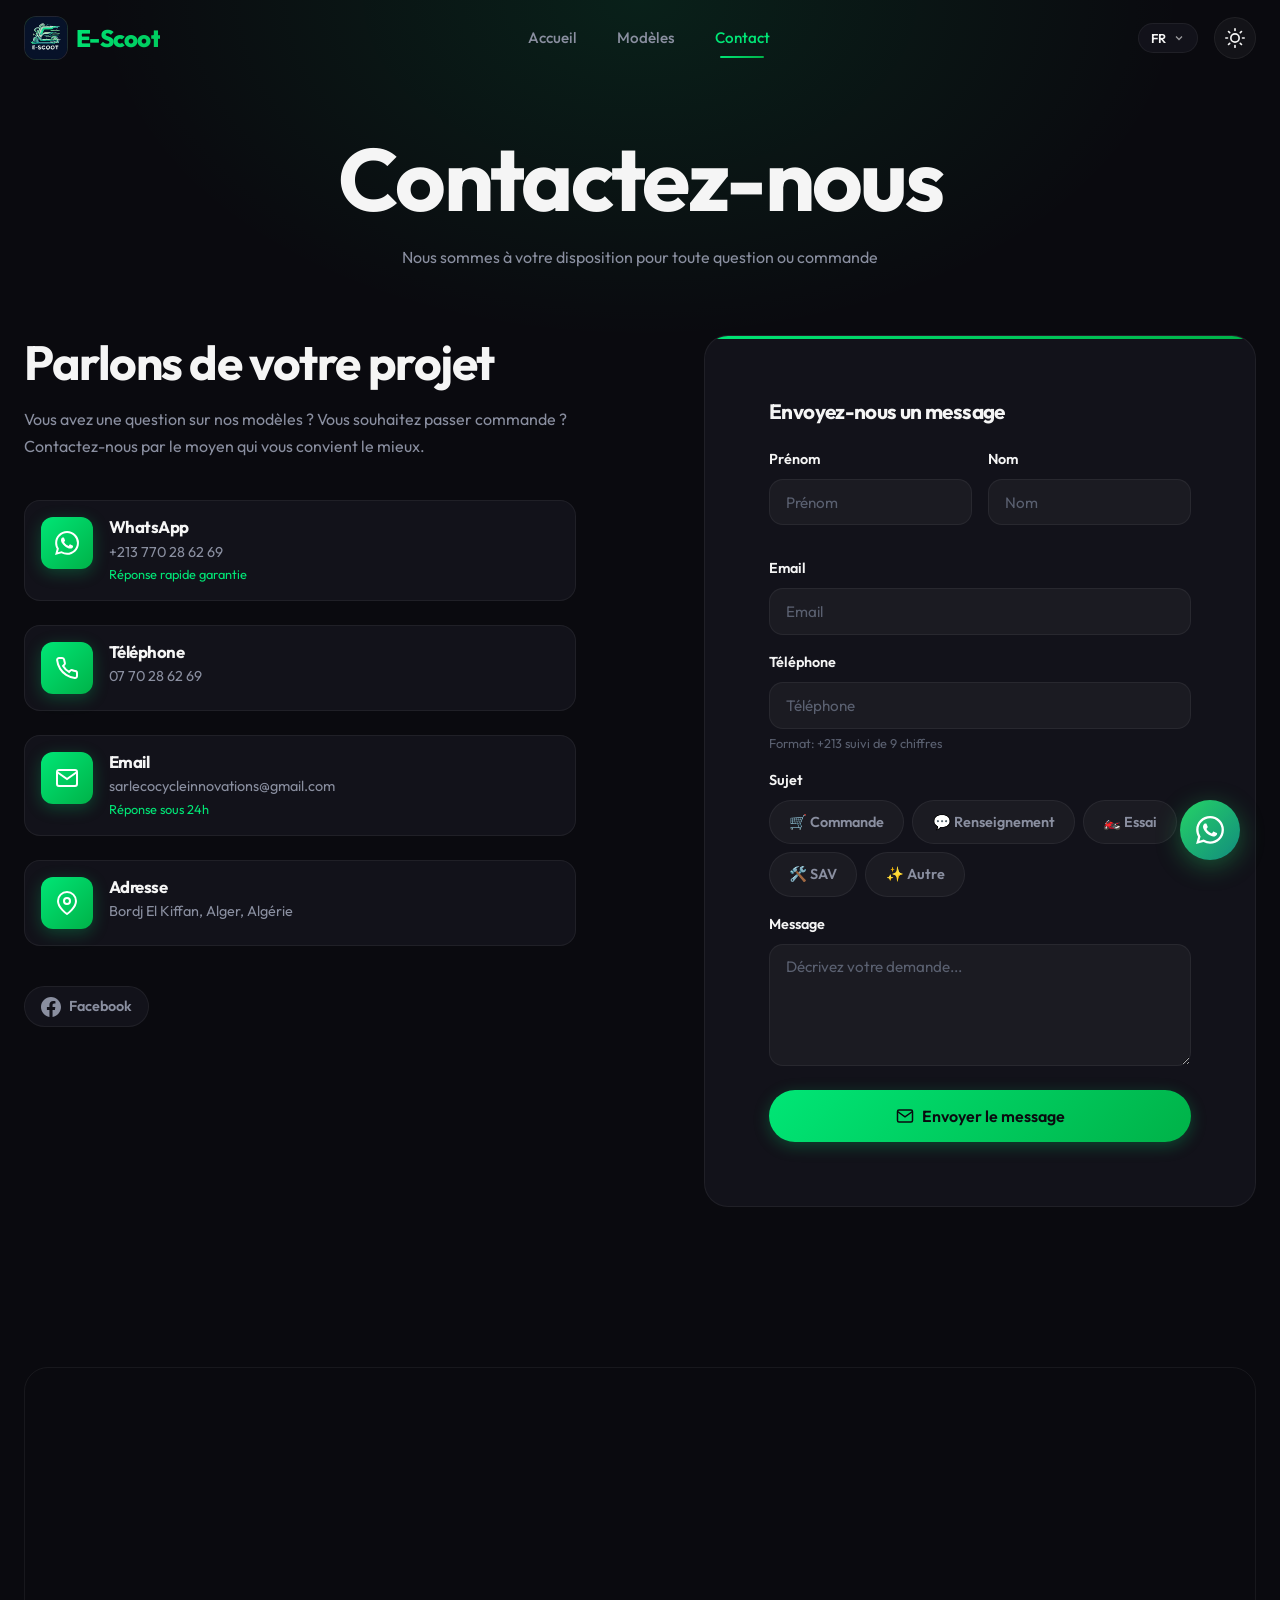
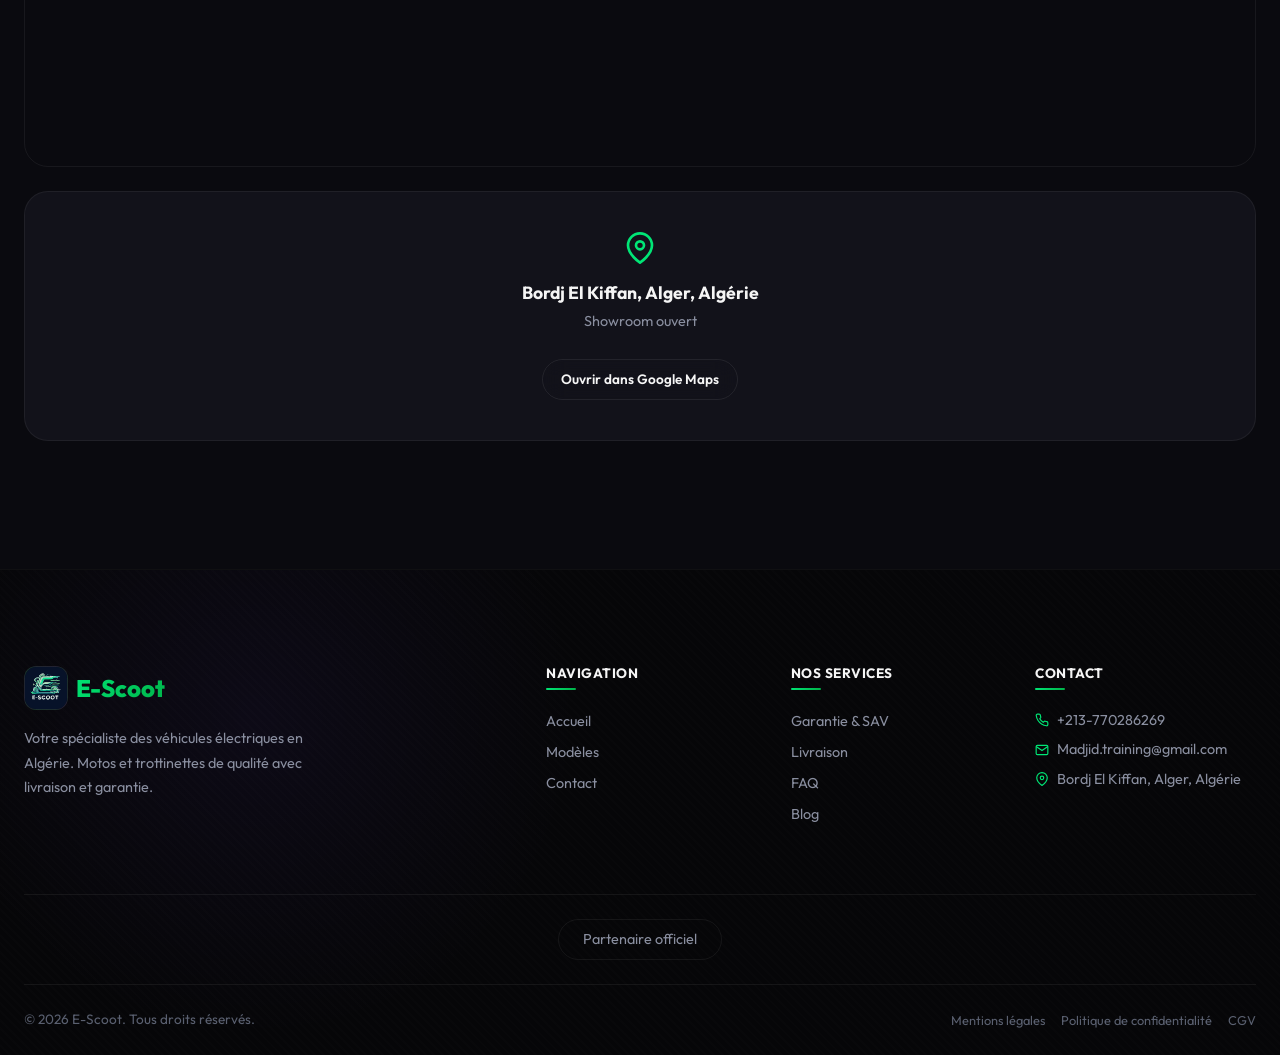
==== commit 2f247cec: "Refactor code structure for improved readability and maintainability" ====
--- a/contact.html
+++ b/contact.html
@@ -1,363 +1,607 @@
-<!DOCTYPE html>
+<!doctype html>
 <html lang="fr" dir="ltr">
-
-<head>
-  <meta charset="UTF-8">
-  <meta name="viewport" content="width=device-width, initial-scale=1.0">
-  <meta name="description" content="Contactez E-Scoot - véhicules électriques Algérie. WhatsApp, téléphone, email.">
-  <title data-i18n-title="nav.contact"></title>
-
-  <!-- Favicon -->
-  <link rel="icon" href="assets/images/logo.svg" type="image/svg+xml">
-
-  <link rel="icon" href="assets/images/logo.png" type="image/png">
-  <link rel="preconnect" href="https://fonts.googleapis.com">
-  <link rel="preconnect" href="https://fonts.gstatic.com" crossorigin>
-  <link href="https://fonts.googleapis.com/css2?family=Outfit:wght@300;400;500;600;700;800&display=swap"
-    rel="stylesheet">
-  <link rel="stylesheet" href="css/styles.css">
-</head>
-
-<body>
-  <!-- ============ NAVBAR ============ -->
-  <nav class="navbar" id="navbar">
-    <div class="navbar-inner">
-      <a href="index.html" class="logo" aria-label="E-Scoot Accueil">
-        <img src="assets/images/logo.svg" alt="E-Scoot" class="logo-svg">
-        <span>E-Scoot</span>
-      </a>
-
-      <div class="nav-links" id="navLinks">
-        <a href="index.html" data-i18n="nav.home"></a>
-        <a href="modeles.html" data-i18n="nav.models"></a>
-        <a href="contact.html" class="active" data-i18n="nav.contact"></a>
-      </div>
-
-      <div class="nav-actions">
-        <div class="lang-switcher" id="langSwitcher">
-          <button class="lang-trigger" id="langTrigger" aria-haspopup="listbox" aria-expanded="false">
-            <span class="lang-current">FR</span>
-            <svg class="lang-chevron" width="12" height="12" viewBox="0 0 24 24" fill="none" stroke="currentColor"
-              stroke-width="2.5">
-              <path d="M6 9l6 6 6-6" />
+  <head>
+    <meta charset="UTF-8" />
+    <meta name="viewport" content="width=device-width, initial-scale=1.0" />
+    <meta
+      name="description"
+      content="Contactez E-Scoot - véhicules électriques Algérie. WhatsApp, téléphone, email."
+    />
+    <title data-i18n-title="nav.contact"></title>
+
+    <!-- Favicon -->
+    <link rel="icon" href="assets/images/logo.svg" type="image/svg+xml" />
+
+    <link rel="icon" href="assets/images/logo.png" type="image/png" />
+    <link rel="preconnect" href="https://fonts.googleapis.com" />
+    <link rel="preconnect" href="https://fonts.gstatic.com" crossorigin />
+    <link
+      href="https://fonts.googleapis.com/css2?family=Outfit:wght@300;400;500;600;700;800&display=swap"
+      rel="stylesheet"
+    />
+    <link rel="stylesheet" href="css/styles.css" />
+  </head>
+
+  <body>
+    <!-- ============ NAVBAR ============ -->
+    <nav class="navbar" id="navbar">
+      <div class="navbar-inner">
+        <a href="index.html" class="logo" aria-label="E-Scoot Accueil">
+          <img src="assets/images/logo.svg" alt="E-Scoot" class="logo-svg" />
+          <span>E-Scoot</span>
+        </a>
+
+        <div class="nav-links" id="navLinks">
+          <a href="index.html" data-i18n="nav.home"></a>
+          <a href="modeles.html" data-i18n="nav.models"></a>
+          <a href="contact.html" class="active" data-i18n="nav.contact"></a>
+        </div>
+
+        <div class="nav-actions">
+          <div class="lang-switcher" id="langSwitcher">
+            <button
+              class="lang-trigger"
+              id="langTrigger"
+              aria-haspopup="listbox"
+              aria-expanded="false"
+            >
+              <span class="lang-current">FR</span>
+              <svg
+                class="lang-chevron"
+                width="12"
+                height="12"
+                viewBox="0 0 24 24"
+                fill="none"
+                stroke="currentColor"
+                stroke-width="2.5"
+              >
+                <path d="M6 9l6 6 6-6" />
+              </svg>
+            </button>
+            <div
+              class="lang-dropdown"
+              role="listbox"
+              aria-label="Choisir la langue"
+            >
+              <button
+                class="lang-option active"
+                data-lang="fr"
+                data-flag="🇫🇷"
+                data-label="FR"
+                role="option"
+                aria-selected="true"
+              >
+                <span class="lang-option-name">Français</span>
+                <svg
+                  class="lang-check"
+                  width="14"
+                  height="14"
+                  viewBox="0 0 24 24"
+                  fill="none"
+                  stroke="currentColor"
+                  stroke-width="2.5"
+                >
+                  <path d="M20 6L9 17l-5-5" />
+                </svg>
+              </button>
+              <button
+                class="lang-option"
+                data-lang="en"
+                data-flag="🇬🇧"
+                data-label="EN"
+                role="option"
+                aria-selected="false"
+              >
+                <span class="lang-option-name">English</span>
+                <svg
+                  class="lang-check"
+                  width="14"
+                  height="14"
+                  viewBox="0 0 24 24"
+                  fill="none"
+                  stroke="currentColor"
+                  stroke-width="2.5"
+                >
+                  <path d="M20 6L9 17l-5-5" />
+                </svg>
+              </button>
+              <button
+                class="lang-option"
+                data-lang="ar"
+                data-flag="🇩🇿"
+                data-label="AR"
+                role="option"
+                aria-selected="false"
+              >
+                <span class="lang-option-name">العربية</span>
+                <svg
+                  class="lang-check"
+                  width="14"
+                  height="14"
+                  viewBox="0 0 24 24"
+                  fill="none"
+                  stroke="currentColor"
+                  stroke-width="2.5"
+                >
+                  <path d="M20 6L9 17l-5-5" />
+                </svg>
+              </button>
+            </div>
+          </div>
+
+          <button id="themeToggle" aria-label="Basculer le thème">
+            <svg
+              width="20"
+              height="20"
+              viewBox="0 0 24 24"
+              fill="none"
+              stroke="currentColor"
+              stroke-width="2"
+              stroke-linecap="round"
+              stroke-linejoin="round"
+            >
+              <circle cx="12" cy="12" r="5" />
+              <path
+                d="M12 1v2M12 21v2M4.22 4.22l1.42 1.42M18.36 18.36l1.42 1.42M1 12h2M21 12h2M4.22 19.78l1.42-1.42M18.36 5.64l1.42-1.42"
+              />
             </svg>
           </button>
-          <div class="lang-dropdown" role="listbox" aria-label="Choisir la langue">
-            <button class="lang-option active" data-lang="fr" data-flag="🇫🇷" data-label="FR" role="option"
-              aria-selected="true">
-              <span class="lang-option-name">Français</span>
-              <svg class="lang-check" width="14" height="14" viewBox="0 0 24 24" fill="none" stroke="currentColor"
-                stroke-width="2.5">
-                <path d="M20 6L9 17l-5-5" />
-              </svg>
-            </button>
-            <button class="lang-option" data-lang="en" data-flag="🇬🇧" data-label="EN" role="option"
-              aria-selected="false">
-              <span class="lang-option-name">English</span>
-              <svg class="lang-check" width="14" height="14" viewBox="0 0 24 24" fill="none" stroke="currentColor"
-                stroke-width="2.5">
-                <path d="M20 6L9 17l-5-5" />
-              </svg>
-            </button>
-            <button class="lang-option" data-lang="ar" data-flag="🇩🇿" data-label="AR" role="option"
-              aria-selected="false">
-              <span class="lang-option-name">العربية</span>
-              <svg class="lang-check" width="14" height="14" viewBox="0 0 24 24" fill="none" stroke="currentColor"
-                stroke-width="2.5">
-                <path d="M20 6L9 17l-5-5" />
-              </svg>
-            </button>
-          </div>
-        </div>
-
-        <button id="themeToggle" aria-label="Basculer le thème">
-          <svg width="20" height="20" viewBox="0 0 24 24" fill="none" stroke="currentColor" stroke-width="2"
-            stroke-linecap="round" stroke-linejoin="round">
-            <circle cx="12" cy="12" r="5" />
-            <path
-              d="M12 1v2M12 21v2M4.22 4.22l1.42 1.42M18.36 18.36l1.42 1.42M1 12h2M21 12h2M4.22 19.78l1.42-1.42M18.36 5.64l1.42-1.42" />
-          </svg>
-        </button>
-
-        <button class="mobile-toggle" id="mobileToggle" aria-label="Menu" aria-expanded="false">
-          <span></span><span></span><span></span>
-        </button>
+
+          <button
+            class="mobile-toggle"
+            id="mobileToggle"
+            aria-label="Menu"
+            aria-expanded="false"
+          >
+            <span></span><span></span><span></span>
+          </button>
+        </div>
       </div>
-    </div>
-  </nav>
-
-  <!-- ============ HEADER CONTACT ============ -->
-  <header class="contact-header">
-    <div class="container">
-      <h1><span data-i18n="contact.title"></span></h1>
-      <p data-i18n="contact.subtitle"></p>
-    </div>
-  </header>
-
-  <!-- ============ GRILLE CONTACT ============ -->
-  <main class="section" style="padding-top: 0;">
-    <div class="container">
-      <div class="contact-grid">
-        <!-- Colonne gauche : coordonnees -->
-        <div class="contact-info reveal">
-          <h2 data-i18n="contact.info.title"></h2>
-          <p data-i18n="contact.info.desc"></p>
-
-          <!-- WhatsApp -->
-          <div class="contact-method">
-            <div class="contact-method-icon">
-              <svg viewBox="0 0 24 24" fill="currentColor">
-                <path
-                  d="M17.472 14.382c-.297-.149-1.758-.867-2.03-.967-.273-.099-.471-.148-.67.15-.197.297-.767.966-.94 1.164-.173.199-.347.223-.644.075-.297-.15-1.255-.463-2.39-1.475-.883-.788-1.48-1.761-1.653-2.059-.173-.297-.018-.458.13-.606.134-.133.298-.347.446-.52.149-.174.198-.298.298-.497.099-.198.05-.371-.025-.52-.075-.149-.669-1.612-.916-2.207-.242-.579-.487-.5-.669-.51-.173-.008-.371-.01-.57-.01-.198 0-.52.074-.792.372-.272.297-1.04 1.016-1.04 2.479 0 1.462 1.065 2.875 1.213 3.074.149.198 2.096 3.2 5.077 4.487.709.306 1.262.489 1.694.625.712.227 1.36.195 1.871.118.571-.085 1.758-.719 2.006-1.413.248-.694.248-1.289.173-1.413-.074-.124-.272-.198-.57-.347m-5.421 7.403h-.004a9.87 9.87 0 01-5.031-1.378l-.361-.214-3.741.982.998-3.648-.235-.374a9.86 9.86 0 01-1.51-5.26c.001-5.45 4.436-9.884 9.888-9.884 2.64 0 5.122 1.03 6.988 2.898a9.825 9.825 0 012.893 6.994c-.003 5.45-4.437 9.884-9.885 9.884m8.413-18.297A11.815 11.815 0 0012.05 0C5.495 0 .16 5.335.157 11.892c0 2.096.547 4.142 1.588 5.945L.057 24l6.305-1.654a11.882 11.882 0 005.683 1.448h.005c6.554 0 11.89-5.335 11.893-11.893a11.821 11.821 0 00-3.48-8.413z" />
-              </svg>
-            </div>
-            <div class="contact-method-text">
-              <h3 data-i18n="contact.method.wa"></h3>
-              <p data-i18n="contact.method.wa.val"></p>
-              <p class="note" data-i18n="contact.method.wa.note"></p>
-            </div>
-          </div>
-
-          <!-- Téléphone -->
-          <div class="contact-method">
-            <div class="contact-method-icon">
-              <svg viewBox="0 0 24 24" fill="none" stroke="currentColor" stroke-width="2">
-                <path
-                  d="M22 16.92v3a2 2 0 0 1-2.18 2 19.79 19.79 0 0 1-8.63-3.07 19.5 19.5 0 0 1-6-6 19.79 19.79 0 0 1-3.07-8.67A2 2 0 0 1 4.11 2h3a2 2 0 0 1 2 1.72c.127.96.361 1.903.7 2.81a2 2 0 0 1-.45 2.11L8.09 9.91a16 16 0 0 0 6 6l1.27-1.27a2 2 0 0 1 2.11-.45c.907.339 1.85.573 2.81.7A2 2 0 0 1 22 16.92z" />
-              </svg>
-            </div>
-            <div class="contact-method-text">
-              <h3 data-i18n="contact.method.tel"></h3>
-              <p data-i18n="contact.method.tel.val"></p>
-            </div>
-          </div>
-
-          <!-- Email -->
-          <div class="contact-method">
-            <div class="contact-method-icon">
-              <svg viewBox="0 0 24 24" fill="none" stroke="currentColor" stroke-width="2">
-                <path d="M4 4h16c1.1 0 2 .9 2 2v12c0 1.1-.9 2-2 2H4c-1.1 0-2-.9-2-2V6c0-1.1.9-2 2-2z" />
-                <polyline points="22,6 12,13 2,6" />
-              </svg>
-            </div>
-            <div class="contact-method-text">
-              <h3 data-i18n="contact.method.email"></h3>
-              <p data-i18n="contact.method.email.val"></p>
-              <p class="note" data-i18n="contact.method.email.note"></p>
-            </div>
-          </div>
-
-          <!-- Adresse -->
-          <div class="contact-method">
-            <div class="contact-method-icon">
-              <svg viewBox="0 0 24 24" fill="none" stroke="currentColor" stroke-width="2">
-                <path d="M21 10c0 7-9 13-9 13s-9-6-9-13a9 9 0 0 1 18 0z" />
-                <circle cx="12" cy="10" r="3" />
-              </svg>
-            </div>
-            <div class="contact-method-text">
-              <h3 data-i18n="contact.method.addr"></h3>
-              <p data-i18n="contact.method.addr.val"></p>
-            </div>
-          </div>
-
-          <a href="https://www.facebook.com/share/1QEURTyHpE/?mibextid=wwXIfr" target="_blank" rel="noopener noreferrer"
-            class="btn-facebook mt-md">
-            <svg width="20" height="20" viewBox="0 0 24 24" fill="currentColor">
-              <path
-                d="M24 12.073c0-6.627-5.373-12-12-12s-12 5.373-12 12c0 5.99 4.388 10.954 10.125 11.854v-8.385H7.078v-3.47h3.047V9.43c0-3.007 1.792-4.669 4.533-4.669 1.312 0 2.686.235 2.686.235v2.953H15.83c-1.491 0-1.956.925-1.956 1.874v2.25h3.328l-.532 3.47h-2.796v8.385C19.612 23.027 24 18.062 24 12.073z" />
-            </svg>
-            <span data-i18n="contact.social.fb"></span>
-          </a>
-        </div>
-
-        <!-- Colonne droite : formulaire -->
-        <div class="contact-form-wrapper reveal reveal-delay-1">
-          <h3 data-i18n="contact.form.title"></h3>
-
-          <form id="contactForm">
-            <div class="form-row">
-              <div class="form-group">
-                <label for="firstName" data-i18n="contact.form.firstname">Prénom <span class="required">*</span></label>
-                <input type="text" id="firstName" name="firstName" required
-                  data-i18n-placeholder="contact.form.firstname" placeholder="Votre prénom">
-              </div>
-              <div class="form-group">
-                <label for="lastName" data-i18n="contact.form.lastname">Nom <span class="required">*</span></label>
-                <input type="text" id="lastName" name="lastName" required data-i18n-placeholder="contact.form.lastname"
-                  placeholder="Votre nom">
-              </div>
-            </div>
-
-            <div class="form-group">
-              <label for="email" data-i18n="contact.form.email">Email <span class="required">*</span></label>
-              <input type="email" id="email" name="email" required data-i18n-placeholder="contact.form.email"
-                placeholder="votre@email.com">
-            </div>
-
-            <div class="form-group">
-              <label for="phone" data-i18n="contact.form.phone"></label>
-              <input type="tel" id="phone" name="phone" data-i18n-placeholder="contact.form.phone"
-                placeholder="+213 XXX XX XX XX">
-              <p class="hint" data-i18n="contact.form.phone.hint"></p>
-            </div>
-
-            <div class="form-group">
-              <label data-i18n="contact.form.subject">Sujet <span class="required">*</span></label>
-              <div class="subject-selector">
-                <input type="radio" name="subject" id="sub-order" value="Commande" required>
-                <label for="sub-order" data-i18n="contact.form.sub.order"></label>
-
-                <input type="radio" name="subject" id="sub-info" value="Renseignement">
-                <label for="sub-info" data-i18n="contact.form.sub.info"></label>
-
-                <input type="radio" name="subject" id="sub-test" value="Essai">
-                <label for="sub-test" data-i18n="contact.form.sub.test"></label>
-
-                <input type="radio" name="subject" id="sub-sav" value="SAV">
-                <label for="sub-sav" data-i18n="contact.form.sub.sav"></label>
-
-                <input type="radio" name="subject" id="sub-other" value="Autre">
-                <label for="sub-other" data-i18n="contact.form.sub.other"></label>
-              </div>
-            </div>
-
-            <div class="form-group">
-              <label for="message" data-i18n="contact.form.message">Message <span class="required">*</span></label>
-              <textarea id="message" name="message" rows="5" required data-i18n-placeholder="contact.form.message.ph"
-                placeholder="Décrivez votre demande..."></textarea>
-            </div>
-
-            <button type="submit" class="btn btn-primary btn-full btn-lg" id="submitBtn">
-              <svg width="18" height="18" viewBox="0 0 24 24" fill="none" stroke="currentColor" stroke-width="2">
-                <path d="M4 4h16c1.1 0 2 .9 2 2v12c0 1.1-.9 2-2 2H4c-1.1 0-2-.9-2-2V6c0-1.1.9-2 2-2z" />
-                <polyline points="22,6 12,13 2,6" />
-              </svg>
-              <span data-i18n="contact.form.submit"></span>
-            </button>
-          </form>
-        </div>
+    </nav>
+
+    <!-- ============ HEADER CONTACT ============ -->
+    <header class="contact-header">
+      <div class="container">
+        <h1><span data-i18n="contact.title"></span></h1>
+        <p data-i18n="contact.subtitle"></p>
       </div>
-    </div>
-  </main>
-
-  <!-- ============ MAP ============ -->
-  <section class="map-section">
-    <div class="container">
-      <div class="map-container">
-        <iframe
-          src="https://www.google.com/maps/embed?pb=!1m18!1m12!1m3!1d2488.702665490783!2d3.2329554!3d36.765925599999996!2m3!1f0!2f0!3f0!3m2!1i1024!2i768!4f13.1!3m3!1m2!1s0x8038b7135daa5f31%3A0xe1da2e0a03da92d5!2sECOCYCLEINNOVATIONS!5e1!3m2!1sfr!2sdz!4v1777029436387!5m2!1sfr!2sdz"
-          width="600" height="450" style="border:0;" allowfullscreen="" loading="lazy"
-          referrerpolicy="no-referrer-when-downgrade"></iframe>
-      </div>
-      <div class="map-info">
-        <svg width="32" height="32" viewBox="0 0 24 24" fill="none" stroke="var(--primary)" stroke-width="2">
-          <path d="M21 10c0 7-9 13-9 13s-9-6-9-13a9 9 0 0 1 18 0z" />
-          <circle cx="12" cy="10" r="3" />
-        </svg>
-        <p data-i18n="contact.method.addr.val"></p>
-        <span data-i18n="contact.map.open"></span>
-        <br><br>
-        <a href="https://maps.app.goo.gl/t59S5ix5UTtQUraT9?g_st=iw" target="_blank" rel="noopener noreferrer"
-          class="btn btn-secondary btn-sm" data-i18n="contact.map.btn"></a>
-      </div>
-    </div>
-  </section>
-
-  <!-- ============ FOOTER ============ -->
-  <footer class="footer">
-    <div class="container">
-      <div class="footer-top">
-        <div class="footer-brand">
-          <div class="footer-logo">
-            <a href="index.html" class="logo" aria-label="E-Scoot Accueil">
-              <img src="assets/images/logo.svg" alt="E-Scoot" class="logo-svg">
-            </a>
-            <span>E-Scoot</span>
-          </div>
-          <p class="footer-desc" data-i18n="foot.desc"></p>
-        </div>
-        <div class="footer-links-group">
-          <div class="footer-links-col">
-            <h4 data-i18n="foot.nav.title"></h4>
-            <a href="index.html" data-i18n="nav.home"></a>
-            <a href="modeles.html" data-i18n="nav.models"></a>
-            <a href="contact.html" data-i18n="nav.contact"></a>
-          </div>
-          <div class="footer-links-col">
-            <h4 data-i18n="foot.srv.title"></h4>
-            <a href="#" data-i18n="foot.srv.1"></a>
-            <a href="#" data-i18n="foot.srv.2"></a>
-            <a href="#" data-i18n="foot.srv.3"></a>
-            <a href="#" data-i18n="foot.srv.4"></a>
-          </div>
-          <div class="footer-links-col">
-            <h4 data-i18n="foot.contact.title"></h4>
-            <ul class="footer-contact-list">
-              <li>
-                <svg viewBox="0 0 24 24" fill="none" stroke="currentColor" stroke-width="2">
+    </header>
+
+    <!-- ============ GRILLE CONTACT ============ -->
+    <main class="section" style="padding-top: 0">
+      <div class="container">
+        <div class="contact-grid">
+          <!-- Colonne gauche : coordonnees -->
+          <div class="contact-info reveal">
+            <h2 data-i18n="contact.info.title"></h2>
+            <p data-i18n="contact.info.desc"></p>
+
+            <!-- WhatsApp -->
+            <div class="contact-method">
+              <div class="contact-method-icon">
+                <svg viewBox="0 0 24 24" fill="currentColor">
                   <path
-                    d="M22 16.92v3a2 2 0 0 1-2.18 2 19.79 19.79 0 0 1-8.63-3.07 19.5 19.5 0 0 1-6-6 19.79 19.79 0 0 1-3.07-8.67A2 2 0 0 1 4.11 2h3a2 2 0 0 1 2 1.72c.127.96.361 1.903.7 2.81a2 2 0 0 1-.45 2.11L8.09 9.91a16 16 0 0 0 6 6l1.27-1.27a2 2 0 0 1 2.11-.45c.907.339 1.85.573 2.81.7A2 2 0 0 1 22 16.92z" />
-                </svg>
-                +213-770286269
-              </li>
-              <li>
-                <svg viewBox="0 0 24 24" fill="none" stroke="currentColor" stroke-width="2">
-                  <path d="M4 4h16c1.1 0 2 .9 2 2v12c0 1.1-.9 2-2 2H4c-1.1 0-2-.9-2-2V6c0-1.1.9-2 2-2z" />
+                    d="M17.472 14.382c-.297-.149-1.758-.867-2.03-.967-.273-.099-.471-.148-.67.15-.197.297-.767.966-.94 1.164-.173.199-.347.223-.644.075-.297-.15-1.255-.463-2.39-1.475-.883-.788-1.48-1.761-1.653-2.059-.173-.297-.018-.458.13-.606.134-.133.298-.347.446-.52.149-.174.198-.298.298-.497.099-.198.05-.371-.025-.52-.075-.149-.669-1.612-.916-2.207-.242-.579-.487-.5-.669-.51-.173-.008-.371-.01-.57-.01-.198 0-.52.074-.792.372-.272.297-1.04 1.016-1.04 2.479 0 1.462 1.065 2.875 1.213 3.074.149.198 2.096 3.2 5.077 4.487.709.306 1.262.489 1.694.625.712.227 1.36.195 1.871.118.571-.085 1.758-.719 2.006-1.413.248-.694.248-1.289.173-1.413-.074-.124-.272-.198-.57-.347m-5.421 7.403h-.004a9.87 9.87 0 01-5.031-1.378l-.361-.214-3.741.982.998-3.648-.235-.374a9.86 9.86 0 01-1.51-5.26c.001-5.45 4.436-9.884 9.888-9.884 2.64 0 5.122 1.03 6.988 2.898a9.825 9.825 0 012.893 6.994c-.003 5.45-4.437 9.884-9.885 9.884m8.413-18.297A11.815 11.815 0 0012.05 0C5.495 0 .16 5.335.157 11.892c0 2.096.547 4.142 1.588 5.945L.057 24l6.305-1.654a11.882 11.882 0 005.683 1.448h.005c6.554 0 11.89-5.335 11.893-11.893a11.821 11.821 0 00-3.48-8.413z"
+                  />
+                </svg>
+              </div>
+              <div class="contact-method-text">
+                <h3 data-i18n="contact.method.wa"></h3>
+                <p data-i18n="contact.method.wa.val"></p>
+                <p class="note" data-i18n="contact.method.wa.note"></p>
+              </div>
+            </div>
+
+            <!-- Téléphone -->
+            <div class="contact-method">
+              <div class="contact-method-icon">
+                <svg
+                  viewBox="0 0 24 24"
+                  fill="none"
+                  stroke="currentColor"
+                  stroke-width="2"
+                >
+                  <path
+                    d="M22 16.92v3a2 2 0 0 1-2.18 2 19.79 19.79 0 0 1-8.63-3.07 19.5 19.5 0 0 1-6-6 19.79 19.79 0 0 1-3.07-8.67A2 2 0 0 1 4.11 2h3a2 2 0 0 1 2 1.72c.127.96.361 1.903.7 2.81a2 2 0 0 1-.45 2.11L8.09 9.91a16 16 0 0 0 6 6l1.27-1.27a2 2 0 0 1 2.11-.45c.907.339 1.85.573 2.81.7A2 2 0 0 1 22 16.92z"
+                  />
+                </svg>
+              </div>
+              <div class="contact-method-text">
+                <h3 data-i18n="contact.method.tel"></h3>
+                <p data-i18n="contact.method.tel.val"></p>
+              </div>
+            </div>
+
+            <!-- Email -->
+            <div class="contact-method">
+              <div class="contact-method-icon">
+                <svg
+                  viewBox="0 0 24 24"
+                  fill="none"
+                  stroke="currentColor"
+                  stroke-width="2"
+                >
+                  <path
+                    d="M4 4h16c1.1 0 2 .9 2 2v12c0 1.1-.9 2-2 2H4c-1.1 0-2-.9-2-2V6c0-1.1.9-2 2-2z"
+                  />
                   <polyline points="22,6 12,13 2,6" />
                 </svg>
-                Madjid.training@gmail.com
-              </li>
-              <li>
-                <svg viewBox="0 0 24 24" fill="none" stroke="currentColor" stroke-width="2">
+              </div>
+              <div class="contact-method-text">
+                <h3 data-i18n="contact.method.email"></h3>
+                <p data-i18n="contact.method.email.val"></p>
+                <p class="note" data-i18n="contact.method.email.note"></p>
+              </div>
+            </div>
+
+            <!-- Adresse -->
+            <div class="contact-method">
+              <div class="contact-method-icon">
+                <svg
+                  viewBox="0 0 24 24"
+                  fill="none"
+                  stroke="currentColor"
+                  stroke-width="2"
+                >
                   <path d="M21 10c0 7-9 13-9 13s-9-6-9-13a9 9 0 0 1 18 0z" />
                   <circle cx="12" cy="10" r="3" />
                 </svg>
-                Bordj El Kiffan, Alger, Algérie
-              </li>
-            </ul>
+              </div>
+              <div class="contact-method-text">
+                <h3 data-i18n="contact.method.addr"></h3>
+                <p data-i18n="contact.method.addr.val"></p>
+              </div>
+            </div>
+
+            <a
+              href="https://www.facebook.com/share/1QEURTyHpE/?mibextid=wwXIfr"
+              target="_blank"
+              rel="noopener noreferrer"
+              class="btn-facebook mt-md"
+            >
+              <svg
+                width="20"
+                height="20"
+                viewBox="0 0 24 24"
+                fill="currentColor"
+              >
+                <path
+                  d="M24 12.073c0-6.627-5.373-12-12-12s-12 5.373-12 12c0 5.99 4.388 10.954 10.125 11.854v-8.385H7.078v-3.47h3.047V9.43c0-3.007 1.792-4.669 4.533-4.669 1.312 0 2.686.235 2.686.235v2.953H15.83c-1.491 0-1.956.925-1.956 1.874v2.25h3.328l-.532 3.47h-2.796v8.385C19.612 23.027 24 18.062 24 12.073z"
+                />
+              </svg>
+              <span data-i18n="contact.social.fb"></span>
+            </a>
           </div>
+
+          <!-- Colonne droite : formulaire -->
+          <div class="contact-form-wrapper reveal reveal-delay-1">
+            <h3 data-i18n="contact.form.title"></h3>
+
+            <form id="contactForm">
+              <div class="form-row">
+                <div class="form-group">
+                  <label for="firstName" data-i18n="contact.form.firstname"
+                    >Prénom <span class="required">*</span></label
+                  >
+                  <input
+                    type="text"
+                    id="firstName"
+                    name="firstName"
+                    required
+                    data-i18n-placeholder="contact.form.firstname"
+                    placeholder="Votre prénom"
+                  />
+                </div>
+                <div class="form-group">
+                  <label for="lastName" data-i18n="contact.form.lastname"
+                    >Nom <span class="required">*</span></label
+                  >
+                  <input
+                    type="text"
+                    id="lastName"
+                    name="lastName"
+                    required
+                    data-i18n-placeholder="contact.form.lastname"
+                    placeholder="Votre nom"
+                  />
+                </div>
+              </div>
+
+              <div class="form-group">
+                <label for="email" data-i18n="contact.form.email"
+                  >Email <span class="required">*</span></label
+                >
+                <input
+                  type="email"
+                  id="email"
+                  name="email"
+                  required
+                  data-i18n-placeholder="contact.form.email"
+                  placeholder="votre@email.com"
+                />
+              </div>
+
+              <div class="form-group">
+                <label for="phone" data-i18n="contact.form.phone"></label>
+                <input
+                  type="tel"
+                  id="phone"
+                  name="phone"
+                  data-i18n-placeholder="contact.form.phone"
+                  placeholder="+213 XXX XX XX XX"
+                />
+                <p class="hint" data-i18n="contact.form.phone.hint"></p>
+              </div>
+
+              <div class="form-group">
+                <label data-i18n="contact.form.subject"
+                  >Sujet <span class="required">*</span></label
+                >
+                <div class="subject-selector">
+                  <input
+                    type="radio"
+                    name="subject"
+                    id="sub-order"
+                    value="Commande"
+                    required
+                  />
+                  <label
+                    for="sub-order"
+                    data-i18n="contact.form.sub.order"
+                  ></label>
+
+                  <input
+                    type="radio"
+                    name="subject"
+                    id="sub-info"
+                    value="Renseignement"
+                  />
+                  <label
+                    for="sub-info"
+                    data-i18n="contact.form.sub.info"
+                  ></label>
+
+                  <input
+                    type="radio"
+                    name="subject"
+                    id="sub-test"
+                    value="Essai"
+                  />
+                  <label
+                    for="sub-test"
+                    data-i18n="contact.form.sub.test"
+                  ></label>
+
+                  <input type="radio" name="subject" id="sub-sav" value="SAV" />
+                  <label for="sub-sav" data-i18n="contact.form.sub.sav"></label>
+
+                  <input
+                    type="radio"
+                    name="subject"
+                    id="sub-other"
+                    value="Autre"
+                  />
+                  <label
+                    for="sub-other"
+                    data-i18n="contact.form.sub.other"
+                  ></label>
+                </div>
+              </div>
+
+              <div class="form-group">
+                <label for="message" data-i18n="contact.form.message"
+                  >Message <span class="required">*</span></label
+                >
+                <textarea
+                  id="message"
+                  name="message"
+                  rows="5"
+                  required
+                  data-i18n-placeholder="contact.form.message.ph"
+                  placeholder="Décrivez votre demande..."
+                ></textarea>
+              </div>
+
+              <button
+                type="submit"
+                class="btn btn-primary btn-full btn-lg"
+                id="submitBtn"
+              >
+                <svg
+                  width="18"
+                  height="18"
+                  viewBox="0 0 24 24"
+                  fill="none"
+                  stroke="currentColor"
+                  stroke-width="2"
+                >
+                  <path
+                    d="M4 4h16c1.1 0 2 .9 2 2v12c0 1.1-.9 2-2 2H4c-1.1 0-2-.9-2-2V6c0-1.1.9-2 2-2z"
+                  />
+                  <polyline points="22,6 12,13 2,6" />
+                </svg>
+                <span data-i18n="contact.form.submit"></span>
+              </button>
+            </form>
+          </div>
         </div>
       </div>
-
-      <div class="footer-partner-bar">
-        <a href="https://aliexportss.com/en" target="_blank" rel="noopener noreferrer" data-i18n="foot.partner">🔗
-          Partenaire officiel</a>
+    </main>
+
+    <!-- ============ MAP ============ -->
+    <section class="map-section">
+      <div class="container">
+        <div class="map-container">
+          <iframe
+            src="https://www.google.com/maps/embed?pb=!1m18!1m12!1m3!1d2488.702665490783!2d3.2329554!3d36.765925599999996!2m3!1f0!2f0!3f0!3m2!1i1024!2i768!4f13.1!3m3!1m2!1s0x8038b7135daa5f31%3A0xe1da2e0a03da92d5!2sECOCYCLEINNOVATIONS!5e1!3m2!1sfr!2sdz!4v1777029436387!5m2!1sfr!2sdz"
+            width="600"
+            height="450"
+            style="border: 0"
+            allowfullscreen=""
+            loading="lazy"
+            referrerpolicy="no-referrer-when-downgrade"
+          ></iframe>
+        </div>
+        <div class="map-info">
+          <svg
+            width="32"
+            height="32"
+            viewBox="0 0 24 24"
+            fill="none"
+            stroke="var(--primary)"
+            stroke-width="2"
+          >
+            <path d="M21 10c0 7-9 13-9 13s-9-6-9-13a9 9 0 0 1 18 0z" />
+            <circle cx="12" cy="10" r="3" />
+          </svg>
+          <p data-i18n="contact.method.addr.val"></p>
+          <span data-i18n="contact.map.open"></span>
+          <br /><br />
+          <a
+            href="https://maps.app.goo.gl/t59S5ix5UTtQUraT9?g_st=iw"
+            target="_blank"
+            rel="noopener noreferrer"
+            class="btn btn-secondary btn-sm"
+            data-i18n="contact.map.btn"
+          ></a>
+        </div>
       </div>
-
-      <div class="footer-bottom">
-        <p class="footer-copyright" data-i18n="foot.copyright"></p>
-        <div class="footer-legal">
-          <a href="#" data-i18n="foot.legal.1"></a>
-          <a href="#" data-i18n="foot.legal.2"></a>
-          <a href="#" data-i18n="foot.legal.3"></a>
+    </section>
+
+    <!-- ============ FOOTER ============ -->
+    <footer class="footer">
+      <div class="container">
+        <div class="footer-top">
+          <div class="footer-brand">
+            <div class="footer-logo">
+              <a href="index.html" class="logo" aria-label="E-Scoot Accueil">
+                <img
+                  src="assets/images/logo.svg"
+                  alt="E-Scoot"
+                  class="logo-svg"
+                />
+              </a>
+              <span>E-Scoot</span>
+            </div>
+            <p class="footer-desc" data-i18n="foot.desc"></p>
+          </div>
+          <div class="footer-links-group">
+            <div class="footer-links-col">
+              <h4 data-i18n="foot.nav.title"></h4>
+              <a href="index.html" data-i18n="nav.home"></a>
+              <a href="modeles.html" data-i18n="nav.models"></a>
+              <a href="contact.html" data-i18n="nav.contact"></a>
+            </div>
+            <div class="footer-links-col">
+              <h4 data-i18n="foot.srv.title"></h4>
+              <a href="#" data-i18n="foot.srv.1"></a>
+              <a href="#" data-i18n="foot.srv.2"></a>
+              <a href="#" data-i18n="foot.srv.3"></a>
+              <a href="#" data-i18n="foot.srv.4"></a>
+            </div>
+            <div class="footer-links-col">
+              <h4 data-i18n="foot.contact.title"></h4>
+              <ul class="footer-contact-list">
+                <li>
+                  <svg
+                    viewBox="0 0 24 24"
+                    fill="none"
+                    stroke="currentColor"
+                    stroke-width="2"
+                  >
+                    <path
+                      d="M22 16.92v3a2 2 0 0 1-2.18 2 19.79 19.79 0 0 1-8.63-3.07 19.5 19.5 0 0 1-6-6 19.79 19.79 0 0 1-3.07-8.67A2 2 0 0 1 4.11 2h3a2 2 0 0 1 2 1.72c.127.96.361 1.903.7 2.81a2 2 0 0 1-.45 2.11L8.09 9.91a16 16 0 0 0 6 6l1.27-1.27a2 2 0 0 1 2.11-.45c.907.339 1.85.573 2.81.7A2 2 0 0 1 22 16.92z"
+                    />
+                  </svg>
+                  +213-770286269
+                </li>
+                <li>
+                  <svg
+                    viewBox="0 0 24 24"
+                    fill="none"
+                    stroke="currentColor"
+                    stroke-width="2"
+                  >
+                    <path
+                      d="M4 4h16c1.1 0 2 .9 2 2v12c0 1.1-.9 2-2 2H4c-1.1 0-2-.9-2-2V6c0-1.1.9-2 2-2z"
+                    />
+                    <polyline points="22,6 12,13 2,6" />
+                  </svg>
+                  Madjid.training@gmail.com
+                </li>
+                <li>
+                  <svg
+                    viewBox="0 0 24 24"
+                    fill="none"
+                    stroke="currentColor"
+                    stroke-width="2"
+                  >
+                    <path d="M21 10c0 7-9 13-9 13s-9-6-9-13a9 9 0 0 1 18 0z" />
+                    <circle cx="12" cy="10" r="3" />
+                  </svg>
+                  Bordj El Kiffan, Alger, Algérie
+                </li>
+              </ul>
+            </div>
+          </div>
+        </div>
+
+        <div class="footer-partner-bar">
+          <a
+            href="https://aliexportss.com/en"
+            target="_blank"
+            rel="noopener noreferrer"
+            data-i18n="foot.partner"
+            >🔗 Partenaire officiel</a
+          >
+        </div>
+
+        <div class="footer-bottom">
+          <p class="footer-copyright" data-i18n="foot.copyright"></p>
+          <div class="footer-legal">
+            <a href="#" data-i18n="foot.legal.1"></a>
+            <a href="#" data-i18n="foot.legal.2"></a>
+            <a href="#" data-i18n="foot.legal.3"></a>
+          </div>
         </div>
       </div>
-    </div>
-  </footer>
-
-  <!-- ============ ELEMENTS FLOTTANTS ============ -->
-  <a href="https://wa.me/213770286269" class="whatsapp-float" target="_blank" rel="noopener noreferrer"
-    aria-label="WhatsApp">
-    <svg width="28" height="28" viewBox="0 0 24 24" fill="currentColor">
-      <path
-        d="M17.472 14.382c-.297-.149-1.758-.867-2.03-.967-.273-.099-.471-.148-.67.15-.197.297-.767.966-.94 1.164-.173.199-.347.223-.644.075-.297-.15-1.255-.463-2.39-1.475-.883-.788-1.48-1.761-1.653-2.059-.173-.297-.018-.458.13-.606.134-.133.298-.347.446-.52.149-.174.198-.298.298-.497.099-.198.05-.371-.025-.52-.075-.149-.669-1.612-.916-2.207-.242-.579-.487-.5-.669-.51-.173-.008-.371-.01-.57-.01-.198 0-.52.074-.792.372-.272.297-1.04 1.016-1.04 2.479 0 1.462 1.065 2.875 1.213 3.074.149.198 2.096 3.2 5.077 4.487.709.306 1.262.489 1.694.625.712.227 1.36.195 1.871.118.571-.085 1.758-.719 2.006-1.413.248-.694.248-1.289.173-1.413-.074-.124-.272-.198-.57-.347m-5.421 7.403h-.004a9.87 9.87 0 01-5.031-1.378l-.361-.214-3.741.982.998-3.648-.235-.374a9.86 9.86 0 01-1.51-5.26c.001-5.45 4.436-9.884 9.888-9.884 2.64 0 5.122 1.03 6.988 2.898a9.825 9.825 0 012.893 6.994c-.003 5.45-4.437 9.884-9.885 9.884m8.413-18.297A11.815 11.815 0 0012.05 0C5.495 0 .16 5.335.157 11.892c0 2.096.547 4.142 1.588 5.945L.057 24l6.305-1.654a11.882 11.882 0 005.683 1.448h.005c6.554 0 11.89-5.335 11.893-11.893a11.821 11.821 0 00-3.48-8.413z" />
-    </svg>
-  </a>
-
-  <button class="back-to-top" id="backToTop" aria-label="Retour en haut">
-    <svg width="20" height="20" viewBox="0 0 24 24" fill="none" stroke="currentColor" stroke-width="2"
-      stroke-linecap="round" stroke-linejoin="round">
-      <path d="M18 15l-6-6-6 6" />
-    </svg>
-  </button>
-
-  <div class="toast-container" id="toastContainer"></div>
-
-  <!-- ============ SCRIPTS ============ -->
-  <script src="js/translations.js"></script>
-  <script src="js/main.js"></script>
-  <script src="js/contact.js"></script>
-</body>
-
-</html>+    </footer>
+
+    <!-- ============ ELEMENTS FLOTTANTS ============ -->
+    <a
+      href="https://wa.me/213770286269"
+      class="whatsapp-float"
+      target="_blank"
+      rel="noopener noreferrer"
+      aria-label="WhatsApp"
+    >
+      <svg width="28" height="28" viewBox="0 0 24 24" fill="currentColor">
+        <path
+          d="M17.472 14.382c-.297-.149-1.758-.867-2.03-.967-.273-.099-.471-.148-.67.15-.197.297-.767.966-.94 1.164-.173.199-.347.223-.644.075-.297-.15-1.255-.463-2.39-1.475-.883-.788-1.48-1.761-1.653-2.059-.173-.297-.018-.458.13-.606.134-.133.298-.347.446-.52.149-.174.198-.298.298-.497.099-.198.05-.371-.025-.52-.075-.149-.669-1.612-.916-2.207-.242-.579-.487-.5-.669-.51-.173-.008-.371-.01-.57-.01-.198 0-.52.074-.792.372-.272.297-1.04 1.016-1.04 2.479 0 1.462 1.065 2.875 1.213 3.074.149.198 2.096 3.2 5.077 4.487.709.306 1.262.489 1.694.625.712.227 1.36.195 1.871.118.571-.085 1.758-.719 2.006-1.413.248-.694.248-1.289.173-1.413-.074-.124-.272-.198-.57-.347m-5.421 7.403h-.004a9.87 9.87 0 01-5.031-1.378l-.361-.214-3.741.982.998-3.648-.235-.374a9.86 9.86 0 01-1.51-5.26c.001-5.45 4.436-9.884 9.888-9.884 2.64 0 5.122 1.03 6.988 2.898a9.825 9.825 0 012.893 6.994c-.003 5.45-4.437 9.884-9.885 9.884m8.413-18.297A11.815 11.815 0 0012.05 0C5.495 0 .16 5.335.157 11.892c0 2.096.547 4.142 1.588 5.945L.057 24l6.305-1.654a11.882 11.882 0 005.683 1.448h.005c6.554 0 11.89-5.335 11.893-11.893a11.821 11.821 0 00-3.48-8.413z"
+        />
+      </svg>
+    </a>
+
+    <button class="back-to-top" id="backToTop" aria-label="Retour en haut">
+      <svg
+        width="20"
+        height="20"
+        viewBox="0 0 24 24"
+        fill="none"
+        stroke="currentColor"
+        stroke-width="2"
+        stroke-linecap="round"
+        stroke-linejoin="round"
+      >
+        <path d="M18 15l-6-6-6 6" />
+      </svg>
+    </button>
+
+    <div class="toast-container" id="toastContainer"></div>
+
+    <!-- ============ SCRIPTS ============ -->
+    <script src="js/translations.js"></script>
+    <script src="js/main.js"></script>
+    <script src="js/contact.js"></script>
+  </body>
+</html>
